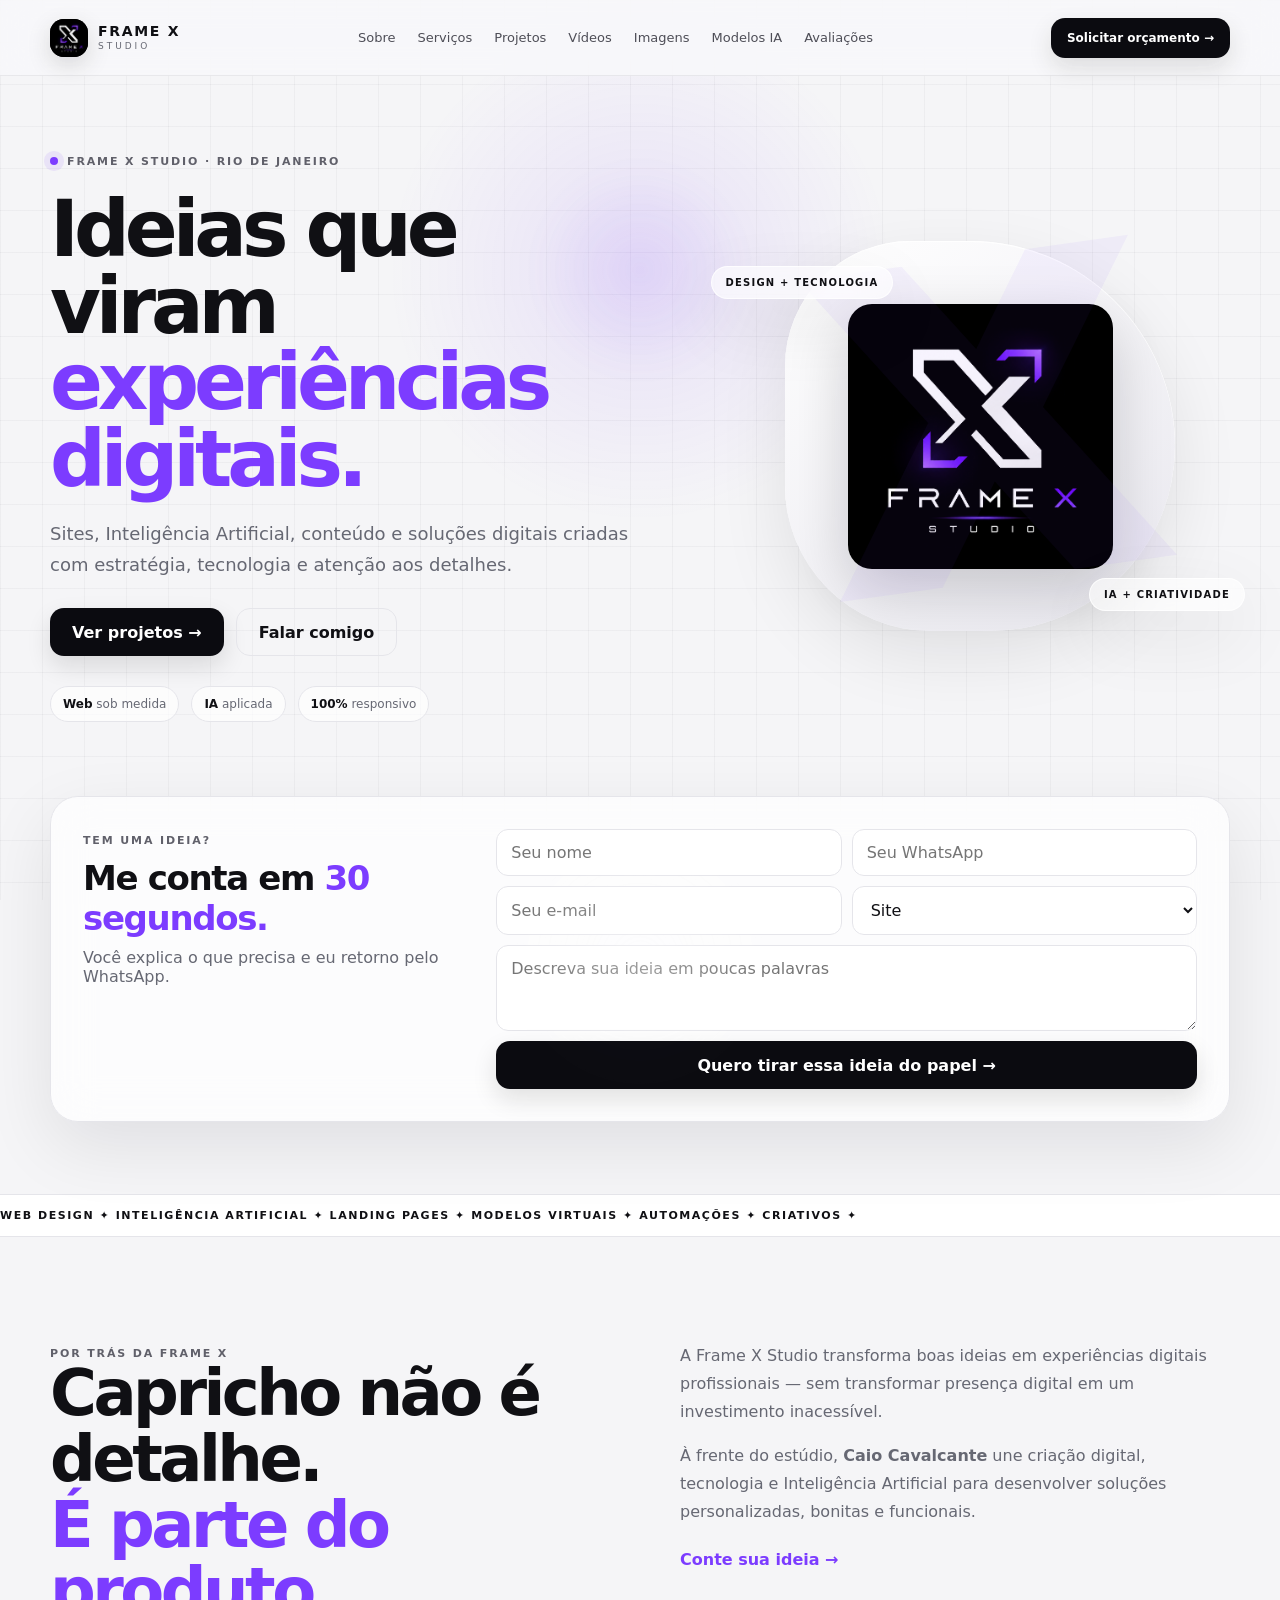
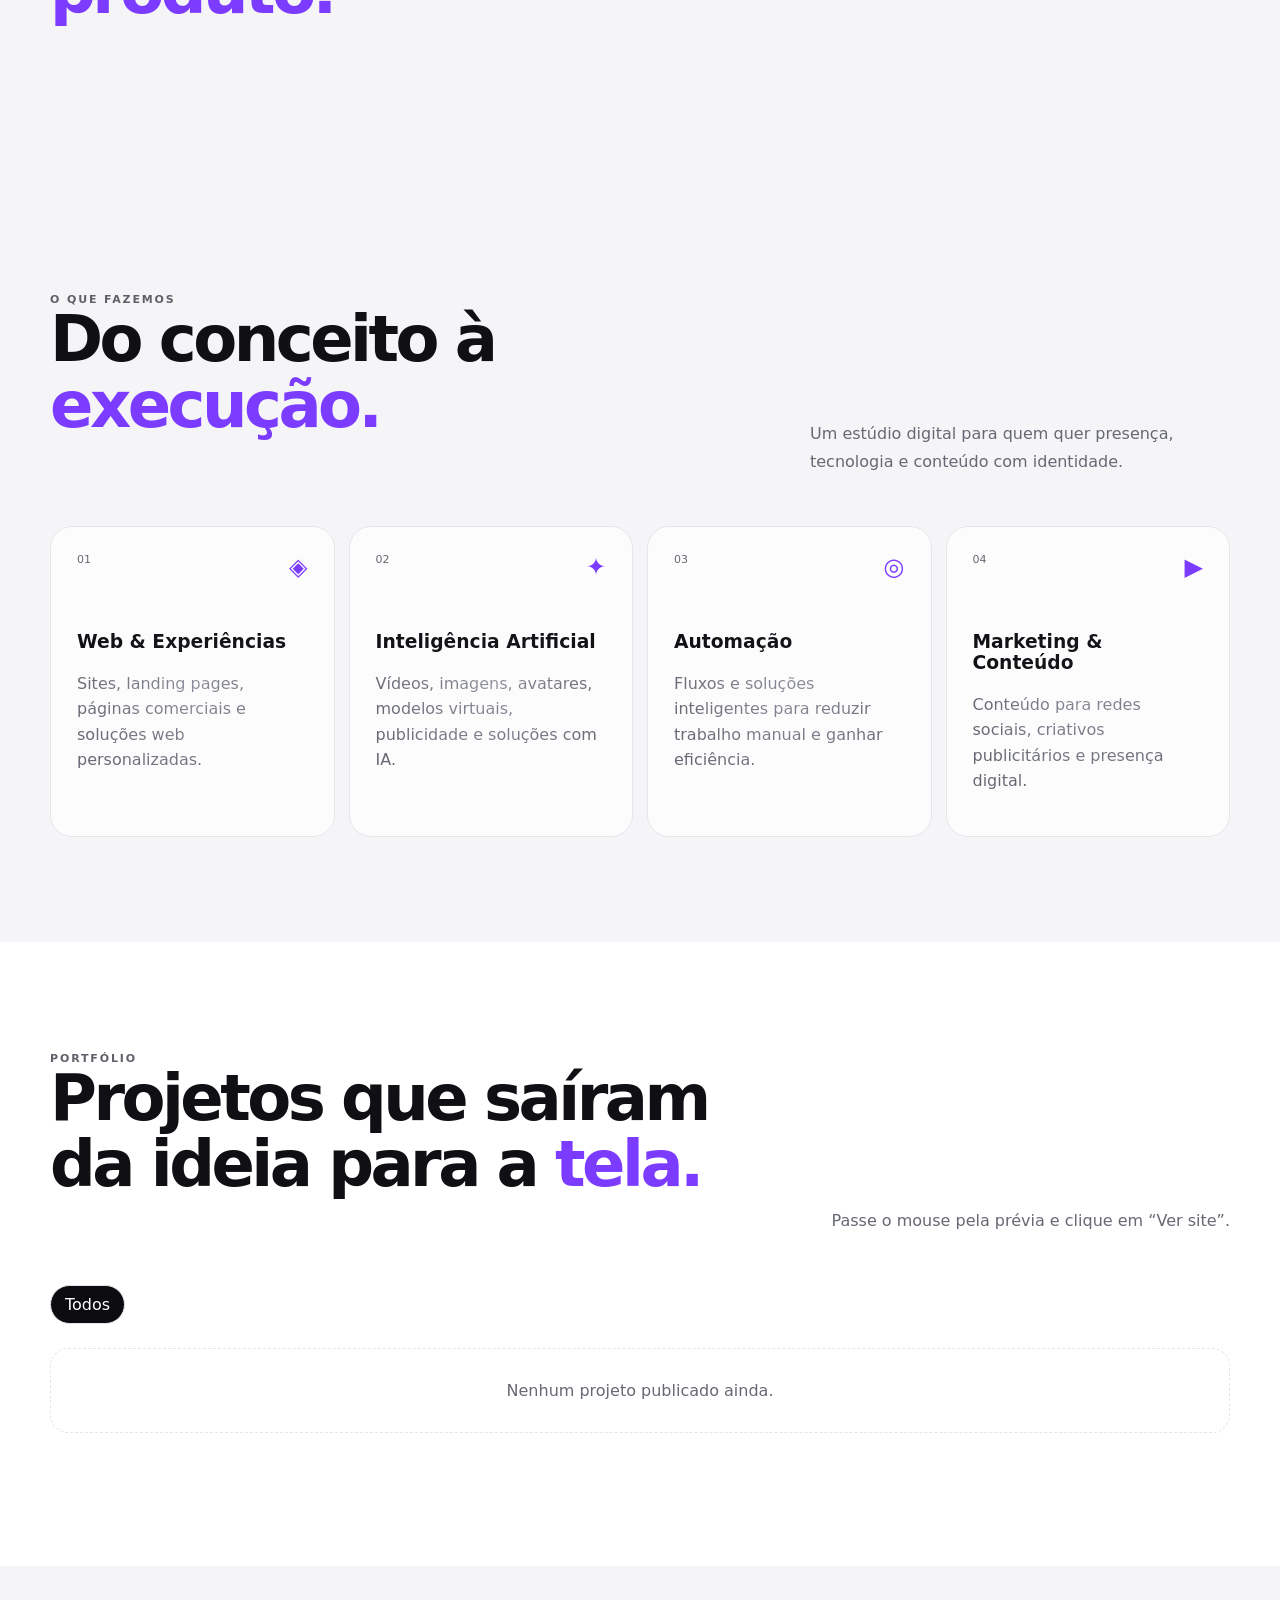
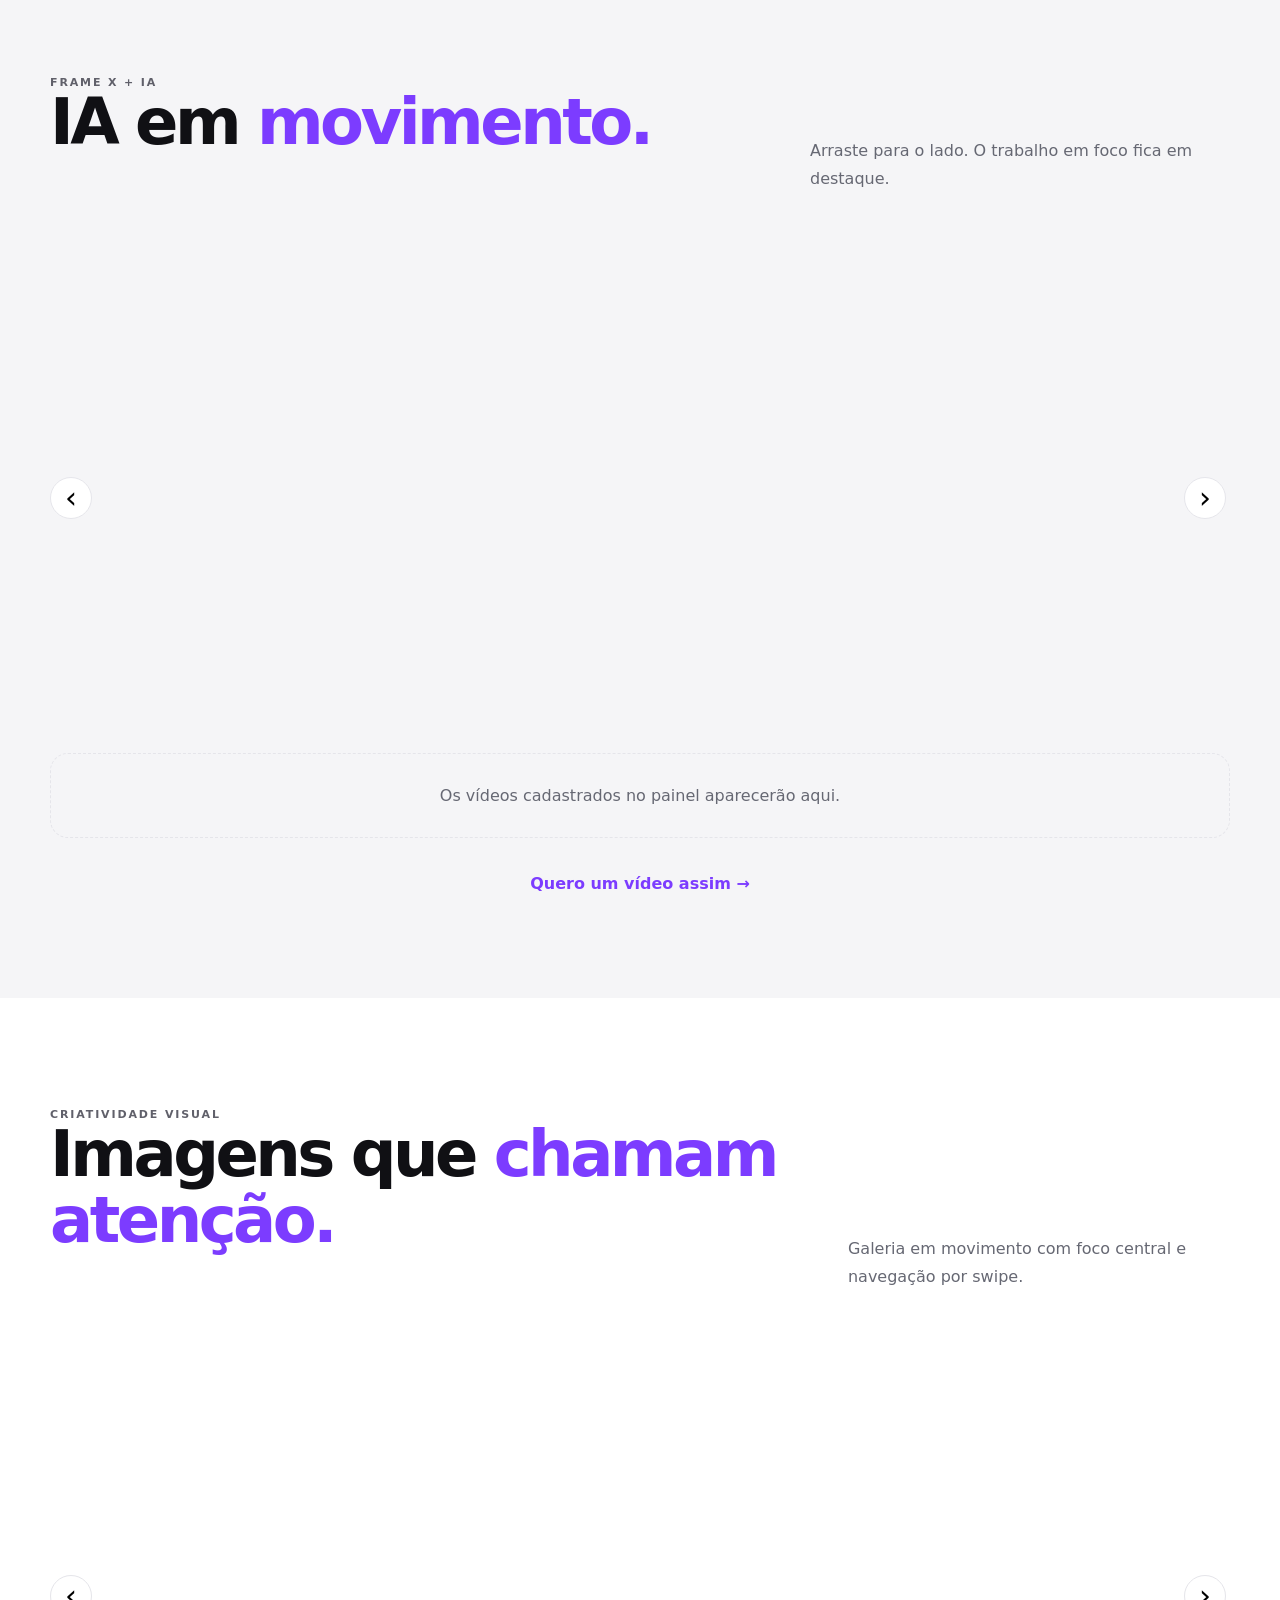
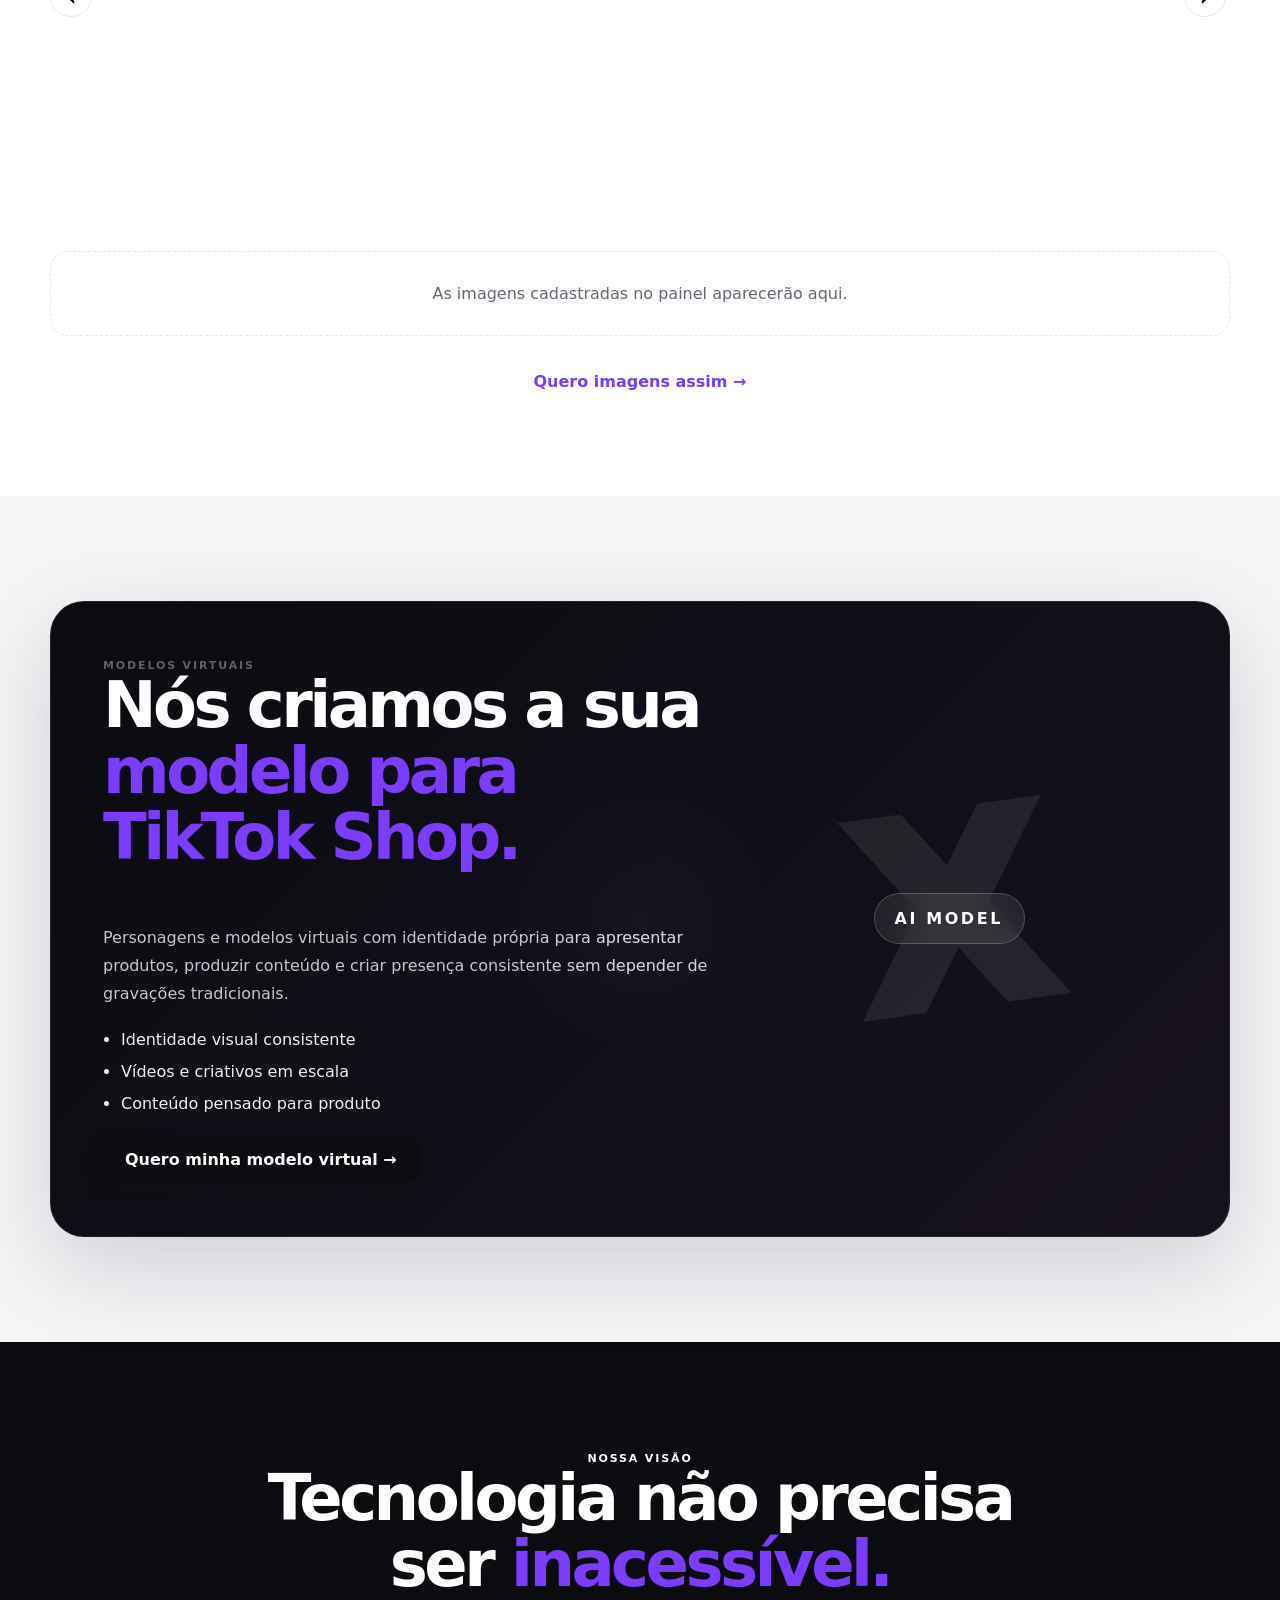
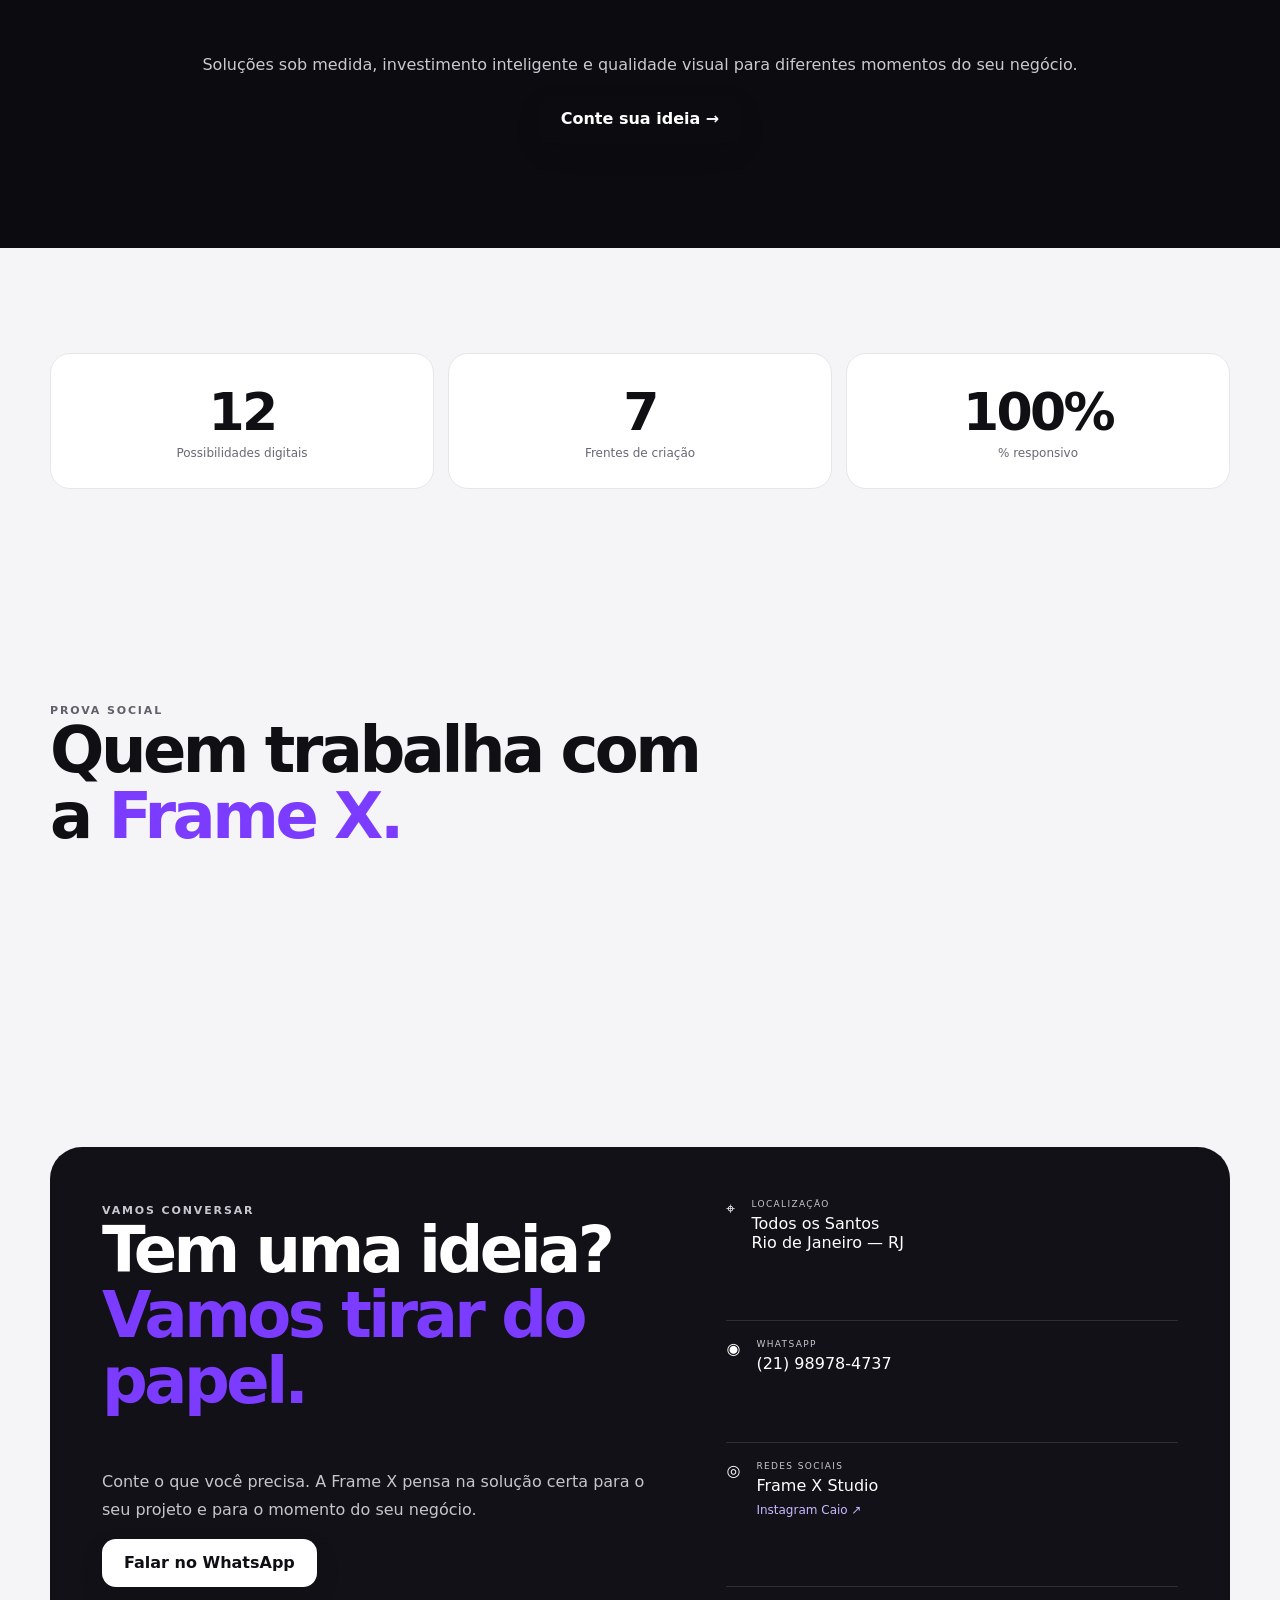
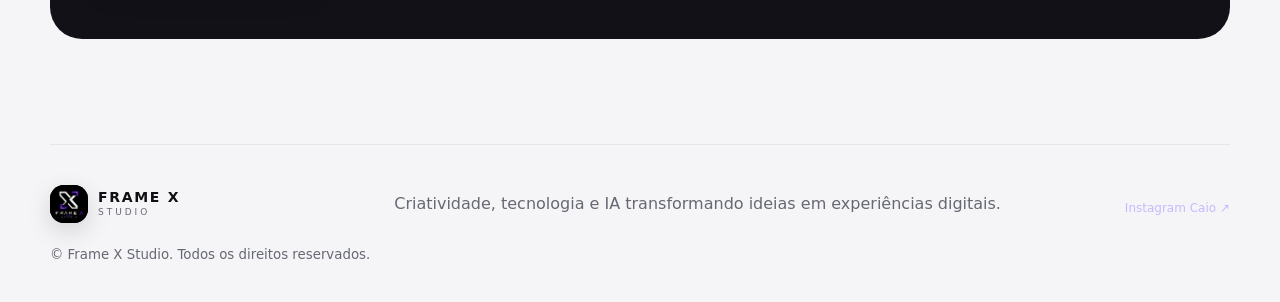
==== index.html @ e876594b "Primeira versão Frame X Studio" ====
<!doctype html>
<html lang="pt-BR">
<head>
  <meta charset="UTF-8">
  <meta name="viewport" content="width=device-width,initial-scale=1">
  <title>Frame X Studio — Experiências Digitais & IA</title>
  <meta name="description" content="Sites, Inteligência Artificial, conteúdo e soluções digitais sob medida.">
  <link rel="stylesheet" href="styles.css">
</head>
<body>
  <div class="ambient" aria-hidden="true"></div><div class="gridGlow" aria-hidden="true"></div>
  <header class="topbar">
    <a class="brand" href="#inicio"><img src="assets/frame-x-logo.png" alt="Frame X Studio"><span><b>FRAME X</b><small>STUDIO</small></span></a>
    <nav><a href="#sobre">Sobre</a><a href="#servicos">Serviços</a><a href="#projetos">Projetos</a><a href="#videos">Vídeos</a><a href="#imagens">Imagens</a><a href="#modelos">Modelos IA</a><a href="#avaliacoes">Avaliações</a></nav>
    <a class="btn mini desktop" id="topWhatsapp" target="_blank" rel="noopener">Solicitar orçamento →</a><button class="menu" id="menuBtn" aria-label="Abrir menu">☰</button>
  </header>

  <main>
    <section id="inicio" class="hero wrap">
      <div class="heroCopy reveal">
        <span class="eyebrow"><i></i> FRAME X STUDIO · RIO DE JANEIRO</span>
        <h1 id="heroTitle">Ideias que viram <em>experiências digitais.</em></h1>
        <p id="heroText">Sites, Inteligência Artificial, conteúdo e soluções digitais criadas com estratégia, tecnologia e atenção aos detalhes.</p>
        <div class="actions"><a class="btn" href="#projetos">Ver projetos →</a><a class="btn ghost" id="heroWhatsapp" target="_blank" rel="noopener">Falar comigo</a></div>
        <div class="trust"><span><b>Web</b> sob medida</span><span><b>IA</b> aplicada</span><span><b>100%</b> responsivo</span></div>
      </div>
      <div class="heroArt reveal"><div class="xMark">X</div><div class="orb"><img src="assets/frame-x-logo.png" alt=""></div><span class="floatTag t1">DESIGN + TECNOLOGIA</span><span class="floatTag t2">IA + CRIATIVIDADE</span></div>
    </section>

    <section class="leadStrip wrap reveal" id="lead-rapido">
      <div class="leadIntro"><span class="eyebrow">TEM UMA IDEIA?</span><h2>Me conta em <em>30 segundos.</em></h2><p>Você explica o que precisa e eu retorno pelo WhatsApp.</p></div>
      <form id="quickLeadForm" class="quickLeadForm">
        <input name="name" placeholder="Seu nome" required>
        <input name="whatsapp" placeholder="Seu WhatsApp" required>
        <input name="email" type="email" placeholder="Seu e-mail">
        <select name="service"><option>Site</option><option>Landing Page</option><option>Vídeo com IA</option><option>Modelo Virtual / TikTok Shop</option><option>Imagem com IA</option><option>Automação</option><option>Outro</option></select>
        <textarea name="idea" placeholder="Descreva sua ideia em poucas palavras" required></textarea>
        <button class="btn" type="submit">Quero tirar essa ideia do papel →</button>
      </form>
    </section>

    <section class="marquee"><div>WEB DESIGN ✦ INTELIGÊNCIA ARTIFICIAL ✦ LANDING PAGES ✦ MODELOS VIRTUAIS ✦ AUTOMAÇÕES ✦ CRIATIVOS ✦</div></section>

    <section id="sobre" class="section wrap split reveal"><div><span class="eyebrow">POR TRÁS DA FRAME X</span><h2>Capricho não é detalhe.<br><em>É parte do produto.</em></h2></div><div class="copy"><p>A Frame X Studio transforma boas ideias em experiências digitais profissionais — sem transformar presença digital em um investimento inacessível.</p><p>À frente do estúdio, <b>Caio Cavalcante</b> une criação digital, tecnologia e Inteligência Artificial para desenvolver soluções personalizadas, bonitas e funcionais.</p><a href="#contato" class="textLink">Conte sua ideia →</a></div></section>

    <section id="servicos" class="section wrap reveal"><div class="sectionHead"><div><span class="eyebrow">O QUE FAZEMOS</span><h2>Do conceito à <em>execução.</em></h2></div><p>Um estúdio digital para quem quer presença, tecnologia e conteúdo com identidade.</p></div><div class="serviceGrid"><article class="service glass"><div><span>01</span>◈</div><h3>Web & Experiências</h3><p>Sites, landing pages, páginas comerciais e soluções web personalizadas.</p></article><article class="service glass"><div><span>02</span>✦</div><h3>Inteligência Artificial</h3><p>Vídeos, imagens, avatares, modelos virtuais, publicidade e soluções com IA.</p></article><article class="service glass"><div><span>03</span>◎</div><h3>Automação</h3><p>Fluxos e soluções inteligentes para reduzir trabalho manual e ganhar eficiência.</p></article><article class="service glass"><div><span>04</span>▶</div><h3>Marketing & Conteúdo</h3><p>Conteúdo para redes sociais, criativos publicitários e presença digital.</p></article></div></section>

    <section id="projetos" class="section projects"><div class="wrap"><div class="sectionHead"><div><span class="eyebrow">PORTFÓLIO</span><h2>Projetos que saíram<br>da ideia para a <em>tela.</em></h2></div><p>Passe o mouse pela prévia e clique em “Ver site”.</p></div><div class="portfolioFilters" id="projectFilters"></div><div class="projectGrid" id="projectGrid"></div><div id="emptyProjects" class="emptyState hidden">Nenhum projeto publicado ainda.</div><div class="center"><button class="btn ghost" id="moreProjects">Ver mais projetos</button></div></div></section>

    <section id="videos" class="section wrap mediaSection reveal"><div class="sectionHead"><div><span class="eyebrow">FRAME X + IA</span><h2>IA em <em>movimento.</em></h2></div><p>Arraste para o lado. O trabalho em foco fica em destaque.</p></div><div class="coverflow" id="videoCoverflow"><button class="navArrow prev" aria-label="Anterior">‹</button><div class="coverflowTrack" id="videoTrack"></div><button class="navArrow next" aria-label="Próximo">›</button></div><div id="emptyVideos" class="emptyState">Os vídeos cadastrados no painel aparecerão aqui.</div><div class="center"><a href="#contato" class="textLink contextual">Quero um vídeo assim →</a></div></section>

    <section id="imagens" class="section imagesSection"><div class="wrap reveal"><div class="sectionHead"><div><span class="eyebrow">CRIATIVIDADE VISUAL</span><h2>Imagens que <em>chamam atenção.</em></h2></div><p>Galeria em movimento com foco central e navegação por swipe.</p></div><div class="coverflow imageFlow" id="imageCoverflow"><button class="navArrow prev" aria-label="Anterior">‹</button><div class="coverflowTrack" id="imageTrack"></div><button class="navArrow next" aria-label="Próximo">›</button></div><div id="emptyImages" class="emptyState">As imagens cadastradas no painel aparecerão aqui.</div><div class="center"><a href="#contato" class="textLink contextual">Quero imagens assim →</a></div></div></section>

    <section id="modelos" class="section wrap modelSection reveal"><div class="modelCard glass"><div><span class="eyebrow">MODELOS VIRTUAIS</span><h2>Nós criamos a sua <em>modelo para TikTok Shop.</em></h2><p>Personagens e modelos virtuais com identidade própria para apresentar produtos, produzir conteúdo e criar presença consistente sem depender de gravações tradicionais.</p><ul><li>Identidade visual consistente</li><li>Vídeos e criativos em escala</li><li>Conteúdo pensado para produto</li></ul><a class="btn" id="modelWhatsapp" target="_blank" rel="noopener">Quero minha modelo virtual →</a></div><div class="modelVisual"><div class="modelBadge">AI MODEL</div><div class="xMark small">X</div></div></div></section>

    <section class="section statement"><div class="wrap reveal"><span class="eyebrow">NOSSA VISÃO</span><h2>Tecnologia não precisa<br>ser <em>inacessível.</em></h2><p>Soluções sob medida, investimento inteligente e qualidade visual para diferentes momentos do seu negócio.</p><a class="btn" href="#lead-rapido">Conte sua ideia →</a></div></section>

    <section class="section wrap reveal" id="stats"><div class="statsGrid"><div><b data-count="12">0</b><span>Possibilidades digitais</span></div><div><b data-count="7">0</b><span>Frentes de criação</span></div><div><b data-count="100">0</b><span>% responsivo</span></div></div></section>

    <section id="avaliacoes" class="section wrap reveal"><div class="sectionHead"><div><span class="eyebrow">PROVA SOCIAL</span><h2>Quem trabalha com<br>a <em>Frame X.</em></h2></div></div><div class="reviewGrid" id="reviewGrid"></div></section>

    <section id="contato" class="section wrap reveal"><div class="contact"><div><span class="eyebrow">VAMOS CONVERSAR</span><h2>Tem uma ideia?<br><em>Vamos tirar do papel.</em></h2><p>Conte o que você precisa. A Frame X pensa na solução certa para o seu projeto e para o momento do seu negócio.</p><a class="btn light" id="contactWhatsapp" target="_blank" rel="noopener">Falar no WhatsApp</a></div><div class="contactMeta"><div>⌖<span><small>LOCALIZAÇÃO</small><span id="contactLocation">Todos os Santos<br>Rio de Janeiro — RJ</span></span></div><div>◉<span><small>WHATSAPP</small><span id="contactPhone">(21) 98978-4737</span></span></div><div>◎<span><small>REDES SOCIAIS</small><span id="contactSocial">Frame X Studio</span><div class="socialLinks" id="socialLinks"></div></span></div></div></div></section>
  </main>

  <footer><div class="wrap footer"><div class="brand"><img src="assets/frame-x-logo.png" alt="Frame X Studio"><span><b>FRAME X</b><small>STUDIO</small></span></div><p>Criatividade, tecnologia e IA transformando ideias em experiências digitais.</p><div class="footerSocials" id="footerSocials"></div><small>© Frame X Studio. Todos os direitos reservados.</small></div></footer>

  <div id="toast" class="toast"></div><div id="lightbox" class="lightbox hidden"><button class="lightboxClose" aria-label="Fechar">×</button><div id="lightboxContent"></div></div>
  <script src="app.js"></script>
</body></html>
---- styles.css ----
:root{--bg:#f5f5f7;--paper:#fff;--ink:#101014;--muted:#666873;--line:#e5e5ea;--dark:#0b0b10;--dark2:#13131a;--violet:#7c3cff;--violet2:#a978ff;--shadow:0 24px 70px rgba(16,16,20,.09);--mx:50vw;--my:30vh}*{box-sizing:border-box}html{scroll-behavior:smooth}body{margin:0;font-family:Inter,ui-sans-serif,system-ui,-apple-system,Segoe UI,Roboto,Arial;color:var(--ink);background:var(--bg);overflow-x:hidden}body:before{content:"";position:fixed;inset:0;pointer-events:none;z-index:-3;background:linear-gradient(rgba(25,25,35,.035) 1px,transparent 1px),linear-gradient(90deg,rgba(25,25,35,.035) 1px,transparent 1px);background-size:42px 42px}.ambient{position:fixed;inset:0;z-index:-2;pointer-events:none;background:radial-gradient(420px circle at var(--mx) var(--my),rgba(124,60,255,.11),transparent 60%)}.gridGlow{position:fixed;width:220px;height:220px;left:calc(var(--mx) - 110px);top:calc(var(--my) - 110px);z-index:-1;pointer-events:none;background:radial-gradient(circle,rgba(124,60,255,.09),transparent 68%);filter:blur(12px)}a{text-decoration:none;color:inherit}button,input,textarea,select{font:inherit}.wrap{width:min(1180px,calc(100% - 40px));margin:auto}.topbar{height:76px;position:sticky;top:0;z-index:50;display:flex;align-items:center;gap:28px;padding:0 max(20px,calc((100vw - 1180px)/2));background:rgba(248,248,250,.82);backdrop-filter:blur(18px);border-bottom:1px solid rgba(20,20,30,.07)}.brand{display:flex;align-items:center;gap:10px;min-width:max-content}.brand img{width:38px;height:38px;object-fit:contain}.brand span{display:grid;line-height:1}.brand b{font-size:14px;letter-spacing:.12em}.brand small{font-size:9px;letter-spacing:.33em;color:var(--muted);margin-top:4px}.topbar nav{display:flex;align-items:center;gap:22px;margin:auto}.topbar nav a{font-size:13px;color:#4e4e57;transition:.2s}.topbar nav a:hover{color:var(--violet)}.btn{border:0;display:inline-flex;align-items:center;justify-content:center;min-height:48px;padding:0 22px;border-radius:14px;background:var(--dark);color:#fff;font-weight:800;cursor:pointer;box-shadow:0 10px 24px rgba(13,13,18,.12);transition:.25s}.btn:hover{transform:translateY(-2px);box-shadow:0 14px 30px rgba(124,60,255,.17)}.btn.mini{min-height:40px;padding:0 16px;font-size:12px}.btn.ghost{background:transparent;color:var(--ink);box-shadow:none;border:1px solid var(--line)}.btn.light{background:#fff;color:#0e0e14}.menu{display:none;border:0;background:none;font-size:25px}.hero{min-height:680px;display:grid;grid-template-columns:1.1fr .9fr;align-items:center;gap:70px;padding:74px 0}.eyebrow{display:inline-flex;gap:9px;align-items:center;font-size:11px;font-weight:900;letter-spacing:.17em;color:#60606a}.eyebrow i{width:8px;height:8px;border-radius:50%;background:var(--violet);box-shadow:0 0 0 6px rgba(124,60,255,.09)}h1,h2,h3,p{margin-top:0}.hero h1{font-size:clamp(48px,6.1vw,88px);line-height:.98;letter-spacing:-.065em;margin:22px 0}.hero h1 em,h2 em{font-style:normal;color:var(--violet)}.hero p{font-size:18px;line-height:1.7;color:var(--muted);max-width:680px}.actions{display:flex;gap:12px;flex-wrap:wrap;margin-top:28px}.trust{display:flex;gap:12px;flex-wrap:wrap;margin-top:30px}.trust span{padding:10px 12px;border:1px solid var(--line);border-radius:999px;background:rgba(255,255,255,.65);font-size:12px;color:var(--muted)}.trust b{color:var(--ink)}.heroArt{height:500px;position:relative;display:grid;place-items:center}.orb{width:min(390px,82vw);aspect-ratio:1;border-radius:38% 62% 56% 44%;display:grid;place-items:center;background:linear-gradient(145deg,#fff,#e9e8ef);box-shadow:var(--shadow),inset 0 1px 0 #fff;animation:float 7s ease-in-out infinite}.orb img{width:65%}.xMark{position:absolute;font-size:420px;font-weight:1000;line-height:1;color:rgba(124,60,255,.05);transform:rotate(-8deg);user-select:none}.xMark.small{font-size:260px;color:rgba(255,255,255,.08)}.floatTag{position:absolute;padding:10px 14px;border:1px solid rgba(255,255,255,.8);background:rgba(255,255,255,.62);backdrop-filter:blur(16px);border-radius:999px;font-size:10px;font-weight:900;letter-spacing:.12em;box-shadow:var(--shadow)}.t1{top:16%;left:-4%}.t2{bottom:15%;right:-3%}@keyframes float{50%{transform:translateY(-12px) rotate(1deg)}}.leadStrip{display:grid;grid-template-columns:.7fr 1.3fr;gap:36px;padding:32px;border:1px solid var(--line);border-radius:28px;background:rgba(255,255,255,.72);backdrop-filter:blur(22px);box-shadow:var(--shadow);margin-bottom:72px;position:relative;overflow:hidden}.leadStrip:after,.glass:after{content:"";position:absolute;inset:-1px;pointer-events:none;background:radial-gradient(230px circle at var(--cx,50%) var(--cy,50%),rgba(255,255,255,.75),transparent 55%);mix-blend-mode:overlay;opacity:.45}.leadIntro h2{font-size:34px;letter-spacing:-.04em;margin:10px 0}.leadIntro p{color:var(--muted)}.quickLeadForm{display:grid;grid-template-columns:1fr 1fr;gap:10px}.quickLeadForm input,.quickLeadForm select,.quickLeadForm textarea{width:100%;border:1px solid var(--line);background:#fff;border-radius:12px;padding:13px 14px;color:var(--ink);outline:none}.quickLeadForm textarea{grid-column:1/-1;min-height:86px;resize:vertical}.quickLeadForm .btn{grid-column:1/-1}.quickLeadForm :focus{border-color:#b498ff;box-shadow:0 0 0 4px rgba(124,60,255,.08)}.marquee{overflow:hidden;border-block:1px solid var(--line);background:#fff}.marquee div{white-space:nowrap;padding:14px 0;font-size:11px;letter-spacing:.14em;font-weight:900;animation:marquee 28s linear infinite}@keyframes marquee{to{transform:translateX(-40%)}}.section{padding:105px 0}.split{display:grid;grid-template-columns:1fr 1fr;gap:80px}.section h2{font-size:clamp(38px,5vw,66px);line-height:1.03;letter-spacing:-.055em}.copy p,.sectionHead p,.statement p,.modelCard p{color:var(--muted);line-height:1.75}.textLink{font-weight:900;color:var(--violet);display:inline-block;margin-top:8px}.sectionHead{display:flex;justify-content:space-between;gap:40px;align-items:end;margin-bottom:34px}.sectionHead p{max-width:420px}.serviceGrid{display:grid;grid-template-columns:repeat(4,1fr);gap:14px}.service{position:relative;overflow:hidden;padding:26px;min-height:250px;border-radius:22px;border:1px solid var(--line);background:rgba(255,255,255,.72);transition:.3s}.service:hover{transform:translateY(-7px);border-color:#d7c9ff;box-shadow:var(--shadow)}.service>div{display:flex;justify-content:space-between;font-size:24px;color:var(--violet)}.service>div span{font-size:11px;color:var(--muted)}.service h3{margin-top:50px}.service p{color:var(--muted);line-height:1.6}.projects,.imagesSection{background:#fff}.portfolioFilters{display:flex;gap:8px;flex-wrap:wrap;margin-bottom:24px}.portfolioFilters button{border:1px solid var(--line);background:#f6f6f8;border-radius:999px;padding:9px 14px;cursor:pointer}.portfolioFilters .active{background:var(--dark);color:#fff}.projectGrid{display:grid;grid-template-columns:repeat(2,1fr);gap:24px}.project{transition:.35s}.project.featured{grid-column:span 2}.projectLink{display:block}.browser{border:1px solid var(--line);background:#eeeef2;border-radius:22px;overflow:hidden;box-shadow:0 20px 50px rgba(20,20,25,.08)}.browserbar{height:44px;display:flex;align-items:center;gap:7px;padding:0 14px;background:#f7f7f9;border-bottom:1px solid var(--line)}.browserbar i{width:8px;height:8px;border-radius:50%;background:#c9c9ce}.browserbar span{margin-left:7px;font-size:9px;letter-spacing:.12em;color:#83838b}.screen{height:440px;overflow:hidden;position:relative;background:#111}.featured .screen{height:520px}.screen img{width:100%;min-height:100%;object-fit:cover;object-position:top;display:block;transition:transform 7s cubic-bezier(.22,.61,.36,1)}.project:hover .screen img{transform:translateY(calc(-100% + 440px))}.featured:hover .screen img{transform:translateY(calc(-100% + 520px))}.iframeScroll{width:200%;height:880px;transform:scale(.5);transform-origin:0 0;pointer-events:none}.iframeScroll iframe{width:100%;height:100%;border:0}.viewSiteOverlay{position:absolute;inset:auto 18px 18px auto;background:rgba(10,10,15,.9);color:#fff;border:1px solid rgba(255,255,255,.25);padding:12px 15px;border-radius:999px;font-size:11px;font-weight:900;letter-spacing:.08em;opacity:0;transform:translateY(8px);transition:.25s}.project:hover .viewSiteOverlay{opacity:1;transform:none}.projectInfo{display:flex;justify-content:space-between;gap:20px;padding:18px 4px 30px}.projectInfo span{font-size:10px;color:var(--violet);font-weight:900;letter-spacing:.12em}.projectInfo h3{font-size:24px;margin:6px 0}.projectInfo p{color:var(--muted);margin:0}.roundArrow{width:42px;height:42px;display:grid;place-items:center;border-radius:50%;border:1px solid var(--line)}.center{text-align:center;margin-top:28px}.coverflow{position:relative;display:grid;grid-template-columns:46px 1fr 46px;align-items:center;gap:8px}.coverflowTrack{display:flex;align-items:center;gap:18px;overflow:hidden;min-height:510px;padding:30px 10%;touch-action:pan-y;perspective:1000px}.coverItem{min-width:42%;height:440px;border-radius:24px;overflow:hidden;background:#101017;border:1px solid rgba(255,255,255,.12);box-shadow:0 22px 70px rgba(20,20,30,.16);transform:scale(.82) rotateY(var(--rot,0deg));opacity:.46;filter:saturate(.7);transition:.5s cubic-bezier(.2,.8,.2,1);position:relative}.coverItem.active{transform:scale(1) rotateY(0);opacity:1;filter:none;z-index:3}.coverItem.near{transform:scale(.88) rotateY(var(--rot,0deg));opacity:.72}.coverItem video,.coverItem iframe,.coverItem img{width:100%;height:100%;object-fit:cover;border:0}.coverMeta{position:absolute;left:0;right:0;bottom:0;padding:60px 20px 18px;color:#fff;background:linear-gradient(transparent,rgba(5,5,8,.92))}.coverMeta small{color:#cdbbff;font-weight:900}.coverMeta b{display:block;font-size:20px;margin-top:5px}.navArrow{width:42px;height:42px;border:1px solid var(--line);border-radius:50%;background:#fff;font-size:30px;cursor:pointer}.imageFlow .coverItem{height:460px;background:#eee}.mediaSection{overflow:hidden}.modelCard{position:relative;overflow:hidden;display:grid;grid-template-columns:1.15fr .85fr;background:linear-gradient(135deg,#0b0b10,#17121f);color:#fff;border-radius:34px;padding:52px;border:1px solid rgba(255,255,255,.09);box-shadow:0 30px 90px rgba(20,12,35,.16)}.modelCard p{color:#c7c4ce}.modelCard ul{padding-left:18px;line-height:2;color:#eee}.modelVisual{min-height:330px;display:grid;place-items:center;position:relative}.modelBadge{position:relative;z-index:2;padding:15px 20px;border:1px solid rgba(255,255,255,.2);border-radius:999px;background:rgba(255,255,255,.08);backdrop-filter:blur(15px);font-weight:900;letter-spacing:.16em}.statement{background:var(--dark);color:#fff;text-align:center}.statement .wrap{max-width:900px}.statement p{color:#bbb}.statement .eyebrow{color:#c7c7d0}.statsGrid{display:grid;grid-template-columns:repeat(3,1fr);gap:14px}.statsGrid div{padding:28px;border:1px solid var(--line);border-radius:20px;background:#fff;text-align:center}.statsGrid b{font-size:52px;letter-spacing:-.05em}.statsGrid span{display:block;color:var(--muted);font-size:12px;margin-top:4px}.reviewGrid{display:grid;grid-template-columns:repeat(3,1fr);gap:14px}.review{position:relative;overflow:hidden;background:#fff;border:1px solid var(--line);border-radius:22px;padding:24px}.review p{font-size:17px;line-height:1.65}.stars{color:var(--violet);letter-spacing:.12em}.person{display:flex;align-items:center;gap:10px;margin-top:20px}.person>span{width:38px;height:38px;border-radius:50%;display:grid;place-items:center;background:#f0ecff;color:var(--violet);font-weight:900}.person small{display:block;color:var(--muted)}.contact{background:#111117;color:#fff;border-radius:32px;padding:52px;display:grid;grid-template-columns:1fr .8fr;gap:60px}.contact p{color:#c5c5cc;line-height:1.7}.contact .eyebrow{color:#c7c7d0}.contactMeta{display:grid;gap:18px}.contactMeta>div{display:flex;gap:16px;padding-bottom:18px;border-bottom:1px solid rgba(255,255,255,.12);color:#fff}.contactMeta small{display:block;color:#aaa;font-size:9px;letter-spacing:.15em;margin-bottom:5px}.socialLinks,.footerSocials{display:flex;flex-wrap:wrap;gap:12px;margin-top:8px}.socialLinks a,.footerSocials a{color:#c9b9ff;font-size:12px}.footer{padding:40px 0;display:grid;grid-template-columns:auto 1fr auto;align-items:center;gap:24px;border-top:1px solid var(--line)}.footer p{color:var(--muted);margin:0}.footer>small{color:var(--muted)}.emptyState{padding:32px;border:1px dashed var(--line);border-radius:18px;text-align:center;color:var(--muted)}.hidden{display:none!important}.lightbox{position:fixed;inset:0;background:rgba(5,5,9,.82);z-index:100;display:grid;place-items:center;padding:24px;backdrop-filter:blur(12px)}.lightboxClose{position:fixed;top:20px;right:25px;background:#fff;border:0;width:42px;height:42px;border-radius:50%;font-size:26px}.lightboxContent{max-width:980px;max-height:88vh;color:#fff}.lightboxContent img,.lightboxContent video{max-width:100%;max-height:70vh;border-radius:18px}.toast{position:fixed;right:24px;bottom:24px;background:#111;color:#fff;padding:14px 18px;border-radius:14px;z-index:200;opacity:0;transform:translateY(10px);transition:.25s;pointer-events:none}.toast.show{opacity:1;transform:none}.reveal{opacity:0;transform:translateY(18px);transition:.7s ease}.reveal.in{opacity:1;transform:none}
/* Admin */.authPage{min-height:100vh;display:grid;place-items:center;padding:30px;background:#f3f3f6}.authCard{width:min(470px,100%);background:rgba(255,255,255,.82);border:1px solid var(--line);border-radius:28px;padding:34px;box-shadow:var(--shadow);backdrop-filter:blur(22px)}.authBrand{text-align:center;margin-bottom:24px}.authBrand img{width:72px}.authCard h1{text-align:center;font-size:30px}.authTabs{display:grid;grid-template-columns:1fr 1fr;background:#eeeef2;border-radius:12px;padding:4px;margin:20px 0}.authTabs button{border:0;border-radius:9px;padding:10px;background:transparent;font-weight:800}.authTabs .active{background:#fff}.authForm{display:grid;gap:11px}.authForm input{border:1px solid var(--line);border-radius:12px;padding:14px}.admin{min-height:100vh;display:grid;grid-template-columns:260px 1fr;background:#f4f4f7}.admin aside{background:#0d0d12;color:#fff;padding:22px;display:flex;flex-direction:column;gap:6px}.admin aside .brand{margin-bottom:20px}.admin aside button,.admin-link{border:0;text-align:left;padding:12px 14px;border-radius:11px;background:transparent;color:#b9b9c2;cursor:pointer}.admin aside button.active,.admin aside button:hover{background:#1d1729;color:#fff}.admin-link{margin-top:auto}.adminMain{padding:28px}.adminMain>header{display:flex;justify-content:space-between;align-items:center;margin-bottom:24px}.adminMain header h1{margin:4px 0;font-size:34px}.adminMain header small{color:var(--muted);font-weight:900;letter-spacing:.14em}.adminHeaderActions{display:flex;gap:12px;align-items:center}.status{font-size:11px;color:#7454d9}.logout{border:1px solid var(--line);background:#fff;border-radius:10px;padding:9px 12px}.dashboardGrid{display:grid;grid-template-columns:repeat(5,1fr);gap:12px;margin-bottom:18px}.metric{background:#fff;border:1px solid var(--line);border-radius:18px;padding:20px}.metric b{display:block;font-size:34px}.metric span{color:var(--muted);font-size:11px}.adminPanel{background:#fff;border:1px solid var(--line);border-radius:20px;padding:22px;margin-bottom:18px}.panelHead{display:flex;justify-content:space-between;align-items:center;gap:16px;margin-bottom:16px}.panelHead h3{margin:0}.panelHead p{color:var(--muted);margin:5px 0 0}.managerList{display:grid;gap:10px}.managerItem{display:grid;grid-template-columns:70px 1fr auto;align-items:center;gap:14px;padding:12px;border:1px solid var(--line);border-radius:15px}.managerThumb{width:70px;height:55px;border-radius:10px;object-fit:cover;background:#eee}.managerInfo h4{margin:4px 0}.managerInfo p{margin:0;color:var(--muted);font-size:12px}.managerBadges{display:flex;gap:6px;flex-wrap:wrap}.managerBadges span{font-size:9px;padding:5px 7px;border-radius:999px;background:#f0f0f3}.managerBadges .ok{background:#e8fff2;color:#16834d}.managerBadges .warn{background:#fff4d9;color:#8b6514}.managerActions{display:flex;gap:6px;flex-wrap:wrap}.managerActions button{border:1px solid var(--line);background:#fff;border-radius:9px;padding:8px 10px;cursor:pointer}.managerActions .danger{color:#b12040}.settingsGrid{display:grid;grid-template-columns:1.2fr .8fr;gap:16px}.formGrid{display:grid;grid-template-columns:1fr 1fr;gap:12px}.editorForm label{display:grid;gap:6px;font-size:11px;font-weight:800;color:#4d4d57}.editorForm input,.editorForm textarea,.editorForm select{border:1px solid var(--line);border-radius:11px;padding:12px;background:#fff;color:#111}.editorForm textarea{min-height:100px}.span2{grid-column:1/-1}.uploadZone{margin:14px 0;padding:18px;border:1px dashed #c9c9d0;border-radius:14px;background:#fafafa;display:flex;justify-content:space-between;align-items:center;gap:12px}.switchRows{display:flex;gap:18px;flex-wrap:wrap;margin:14px 0}.backupActions{display:flex;gap:10px;flex-wrap:wrap}.modalBackdrop{position:fixed;inset:0;background:rgba(5,5,9,.7);z-index:120;display:grid;place-items:center;padding:20px}.modalBox{width:min(760px,100%);max-height:90vh;overflow:auto;background:#fff;border-radius:22px;padding:24px}.modalHead{display:flex;justify-content:space-between;align-items:center}.modalHead button{border:0;background:none;font-size:28px}.modalActions{display:flex;justify-content:flex-end;gap:10px;margin-top:20px}.ideasList{display:grid;gap:10px}.ideaItem{display:grid;grid-template-columns:auto 1fr auto;align-items:center;gap:12px;border:1px solid var(--line);border-radius:14px;padding:14px}.ideaItem.done{opacity:.5}.ideaCheck{border:0;background:#eee;border-radius:50%;width:32px;height:32px}.leadItem{grid-template-columns:1fr auto}.tiny{font-size:11px;color:var(--muted)}
@media(max-width:980px){.topbar nav{display:none;position:absolute;top:76px;left:20px;right:20px;padding:14px;background:#fff;border:1px solid var(--line);border-radius:16px;box-shadow:var(--shadow);flex-direction:column;align-items:stretch}.topbar nav.open{display:flex}.menu{display:block}.desktop{display:none!important}.hero{grid-template-columns:1fr;min-height:auto;padding:60px 0}.heroArt{height:360px}.leadStrip,.split,.modelCard,.contact{grid-template-columns:1fr}.serviceGrid{grid-template-columns:repeat(2,1fr)}.projectGrid{grid-template-columns:1fr}.project.featured{grid-column:auto}.featured .screen,.screen{height:420px}.project:hover .screen img,.featured:hover .screen img{transform:none}.reviewGrid{grid-template-columns:1fr 1fr}.admin{grid-template-columns:1fr}.admin aside{position:sticky;top:0;z-index:20;flex-direction:row;overflow:auto;padding:10px}.admin aside .brand{display:none}.admin aside button,.admin-link{white-space:nowrap}.admin-link{margin:0}.dashboardGrid{grid-template-columns:repeat(2,1fr)}.settingsGrid{grid-template-columns:1fr}.coverflowTrack{padding-inline:5%}.coverItem{min-width:62%}.footer{grid-template-columns:1fr}}
@media(max-width:640px){.wrap{width:min(100% - 24px,1180px)}.topbar{height:68px;padding:0 12px}.hero{padding-top:42px}.hero h1{font-size:50px}.heroArt{height:300px}.orb{width:260px}.xMark{font-size:270px}.floatTag{font-size:8px}.leadStrip{padding:20px;border-radius:22px}.quickLeadForm{grid-template-columns:1fr}.quickLeadForm textarea,.quickLeadForm .btn{grid-column:auto}.section{padding:72px 0}.sectionHead{display:block}.section h2{font-size:42px}.serviceGrid,.reviewGrid,.statsGrid{grid-template-columns:1fr}.screen{height:360px}.projectInfo h3{font-size:20px}.coverflow{grid-template-columns:32px 1fr 32px}.navArrow{width:32px;height:32px}.coverflowTrack{min-height:430px;padding:20px 2%;gap:10px;overflow:visible}.coverItem{min-width:78%;height:390px}.imageFlow .coverItem{height:420px}.modelCard,.contact{padding:28px;border-radius:24px}.footer{padding:28px 0}.formGrid{grid-template-columns:1fr}.span2{grid-column:auto}.dashboardGrid{grid-template-columns:1fr 1fr}.managerItem{grid-template-columns:52px 1fr}.managerThumb{width:52px;height:48px}.managerActions{grid-column:1/-1}.adminMain{padding:14px}.adminMain>header{align-items:flex-start}.status{display:none}}
@media(prefers-reduced-motion:reduce){*{scroll-behavior:auto!important;animation:none!important;transition:none!important}.reveal{opacity:1;transform:none}}

/* V9 refinements */
.brand img,.authBrand img,.orb img{border-radius:14px;background:#000;box-shadow:0 8px 24px rgba(10,10,15,.14)}
.orb img{width:68%;border-radius:24px;box-shadow:0 20px 60px rgba(10,10,15,.18)}
.authPage{position:relative;overflow:hidden;background:#f5f5f8}
.authPage:before{content:"";position:fixed;inset:0;background:linear-gradient(rgba(25,25,35,.045) 1px,transparent 1px),linear-gradient(90deg,rgba(25,25,35,.045) 1px,transparent 1px);background-size:42px 42px;pointer-events:none}
.authPage:after{content:"";position:fixed;width:620px;height:620px;border-radius:50%;left:50%;top:45%;transform:translate(-50%,-50%);background:radial-gradient(circle,rgba(124,60,255,.14),transparent 65%);filter:blur(16px);pointer-events:none}
.authCard{position:relative;z-index:1;padding:38px;background:rgba(255,255,255,.88);border:1px solid rgba(255,255,255,.9);box-shadow:0 30px 90px rgba(20,15,35,.13)}
.authBrand{display:flex;align-items:center;justify-content:center;gap:14px;text-align:left}.authBrand img{width:64px;height:64px;object-fit:cover}.authBrand b{display:block;font-size:15px;letter-spacing:.15em}.authBrand small{display:block;font-size:9px;letter-spacing:.24em;color:#777;margin-top:4px}
.authKicker{text-align:center;font-size:9px;font-weight:900;letter-spacing:.18em;color:var(--violet);margin-bottom:8px}.authCard>p{text-align:center;color:var(--muted);line-height:1.55}.authForm label{display:grid;gap:7px;font-size:11px;font-weight:800;color:#565660}.authForm input{outline:none;background:#fff}.authForm input:focus{border-color:#b89cff;box-shadow:0 0 0 4px rgba(124,60,255,.08)}.authMsg{text-align:center;color:#b12040;font-size:12px;min-height:18px}.authNote{display:block;text-align:center;color:#92929b;line-height:1.5;margin-top:10px}
.admin aside .brand img{width:42px;height:42px;object-fit:cover}.admin aside .brand span small{color:#8f8f9a}
.admin{background:linear-gradient(180deg,#f7f7f9,#f1f1f5)}.adminMain{max-width:1600px;width:100%}.adminPanel,.metric{box-shadow:0 10px 35px rgba(20,20,30,.035)}
.mediaPlaceholder{display:grid;place-items:center;font-size:20px;color:var(--violet)}
.editorForm{display:grid;gap:14px}.editorForm label{position:relative}.inlineField{display:grid;grid-template-columns:1fr auto;gap:10px;align-items:start}.inlineField textarea{width:100%}.uploadBox{padding:16px;border:1px dashed #cfcfd8;border-radius:14px;background:#fafafd}.checkRow{display:flex;gap:20px;flex-wrap:wrap;padding:4px 0}.checkRow label{display:flex;align-items:center;gap:8px}.modalBox{box-shadow:0 36px 110px rgba(0,0,0,.22)}
.projectGrid{gap:30px}.browser{border-radius:26px}.screen{height:500px}.featured .screen{height:590px}.project:hover .screen img{transform:translateY(calc(-100% + 500px))}.featured:hover .screen img{transform:translateY(calc(-100% + 590px))}.viewSiteOverlay{background:rgba(10,10,15,.94);backdrop-filter:blur(12px);box-shadow:0 10px 30px rgba(0,0,0,.25)}
.contactMeta span,.contactMeta>div{color:#fff}.contactMeta small{color:#c7c7cf}.contactMeta #contactLocation,.contactMeta #contactPhone,.contactMeta #contactSocial{color:#fff}.statement h2,.statement p,.statement .eyebrow{color:#fff}.statement p{color:#c9c9d0}
@media(max-width:980px){.screen,.featured .screen{height:430px}.project:hover .screen img,.featured:hover .screen img{transform:none}.adminMain{max-width:none}}
@media(max-width:640px){.authCard{padding:26px 20px}.authBrand img{width:56px;height:56px}.adminMain>header h1{font-size:26px}.adminHeaderActions{gap:6px}.screen,.featured .screen{height:370px}.inlineField{grid-template-columns:1fr}.modalBox{padding:18px;border-radius:18px}.checkRow{display:grid;grid-template-columns:1fr 1fr;gap:12px}}
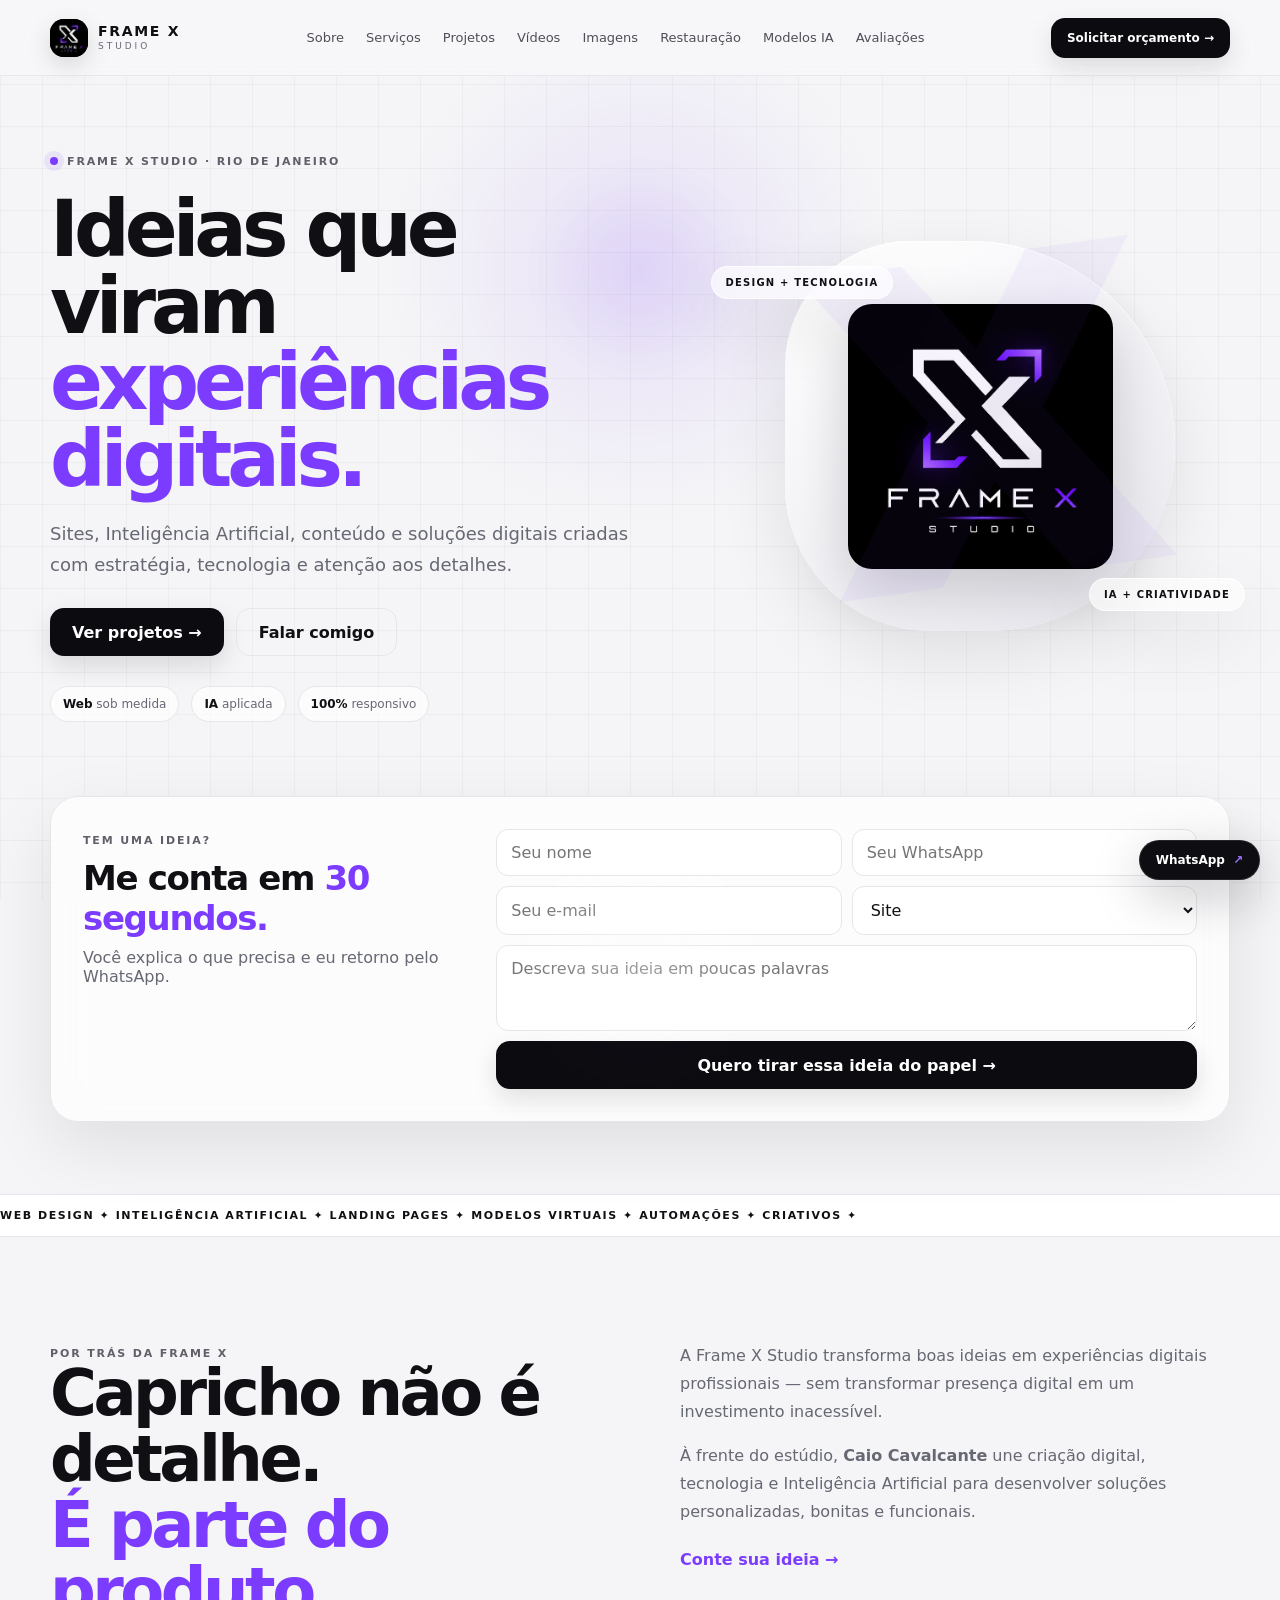
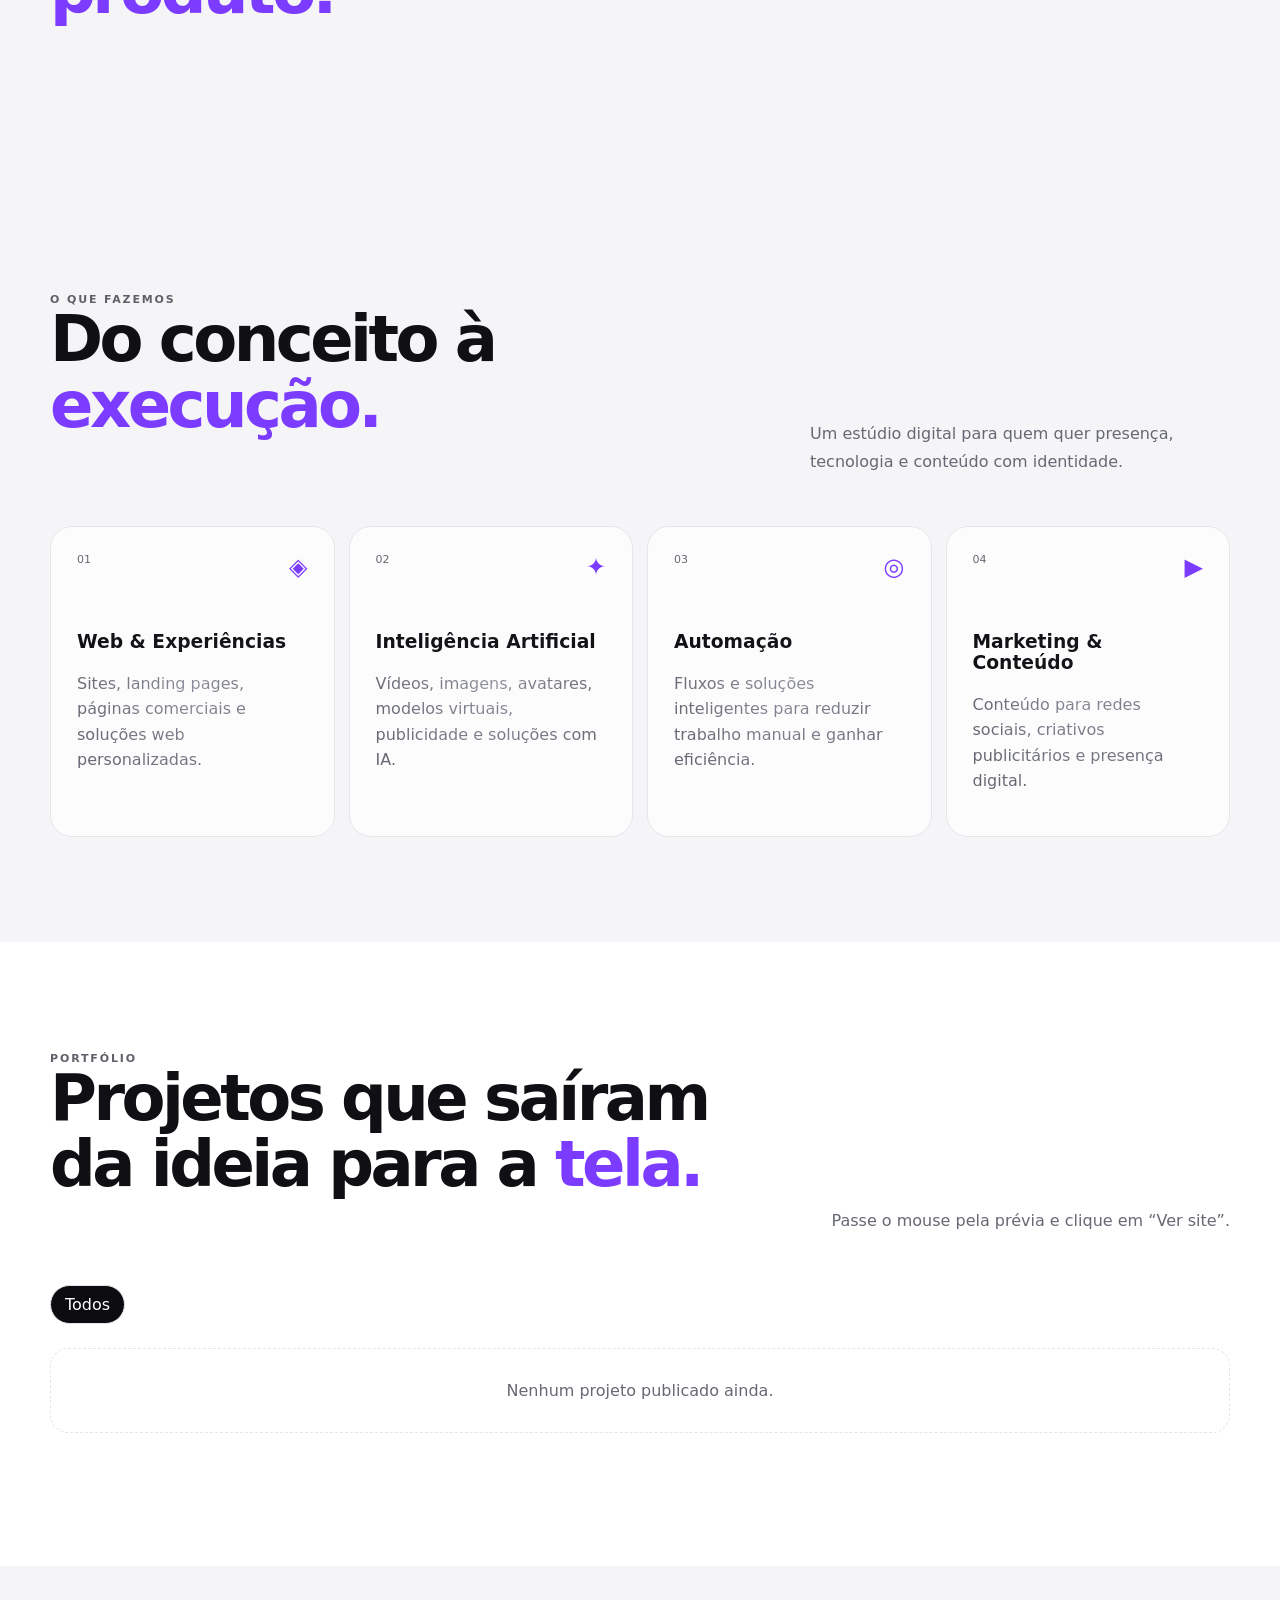
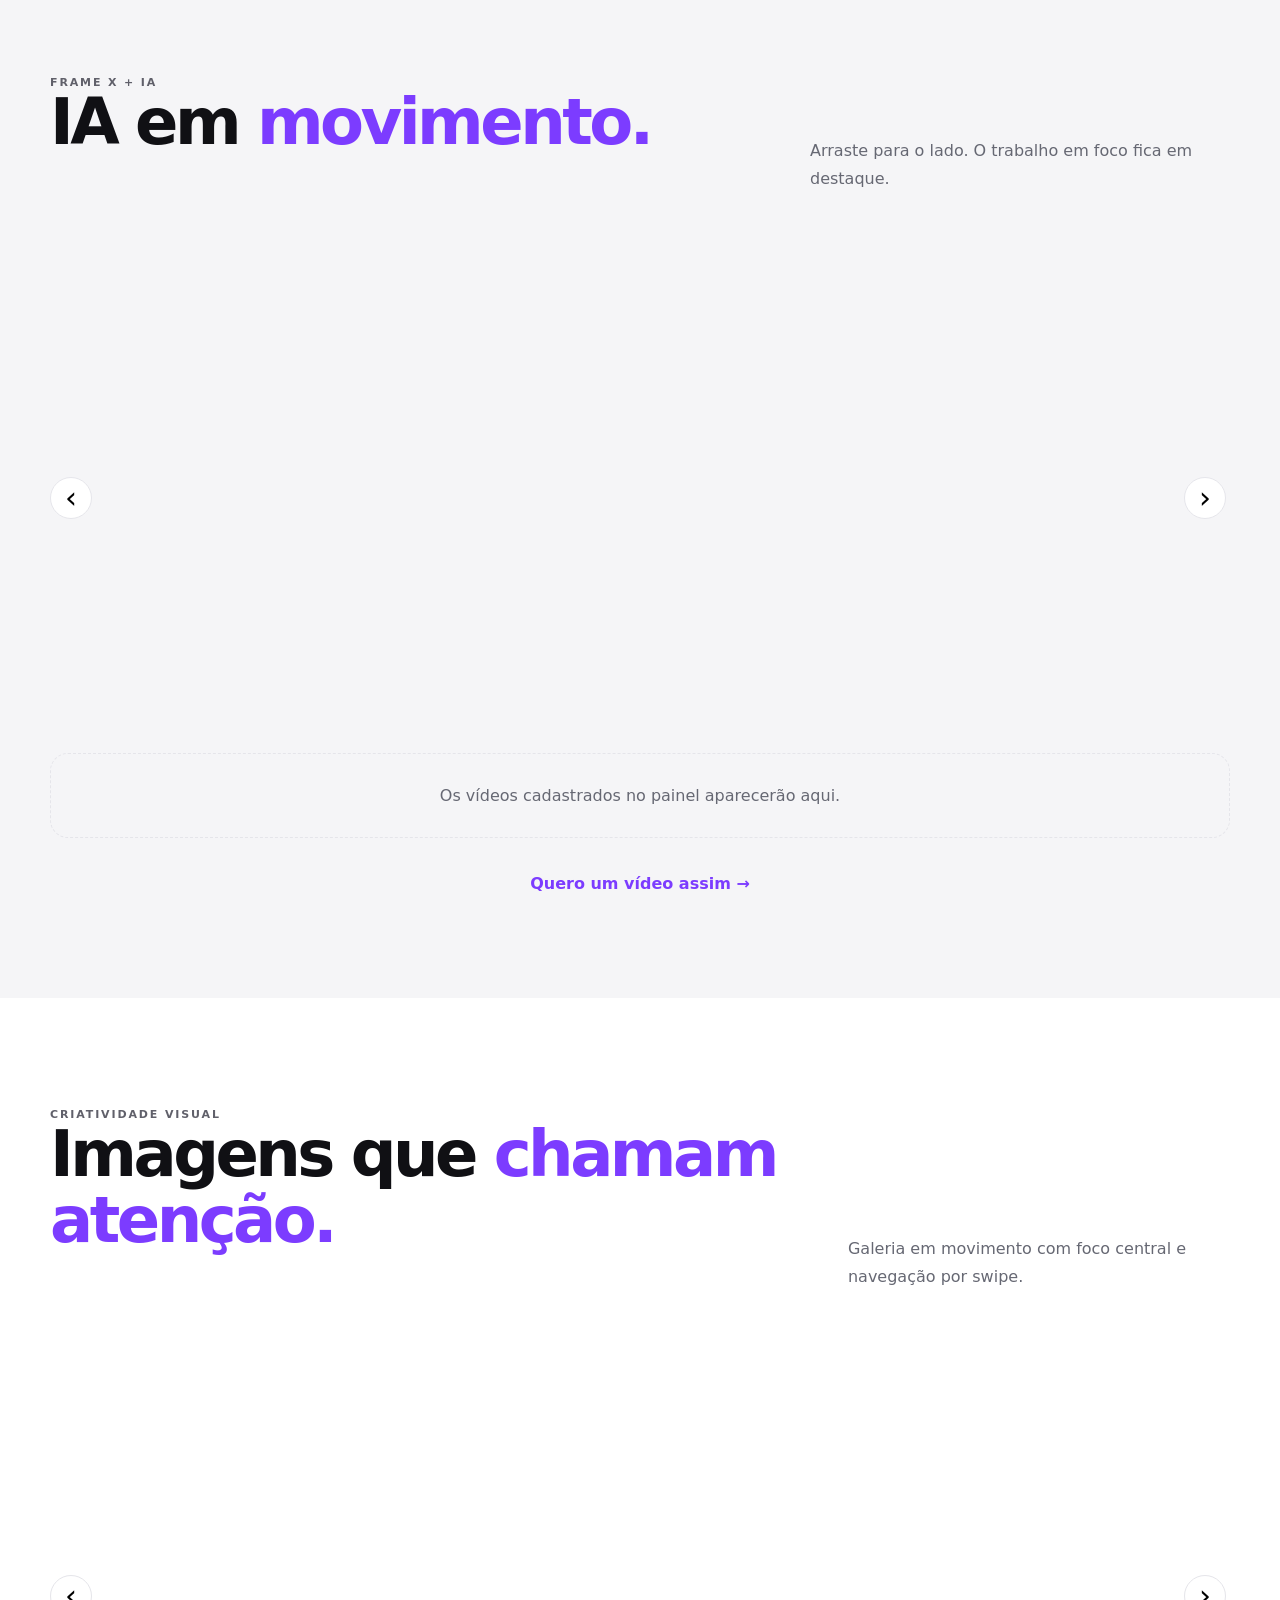
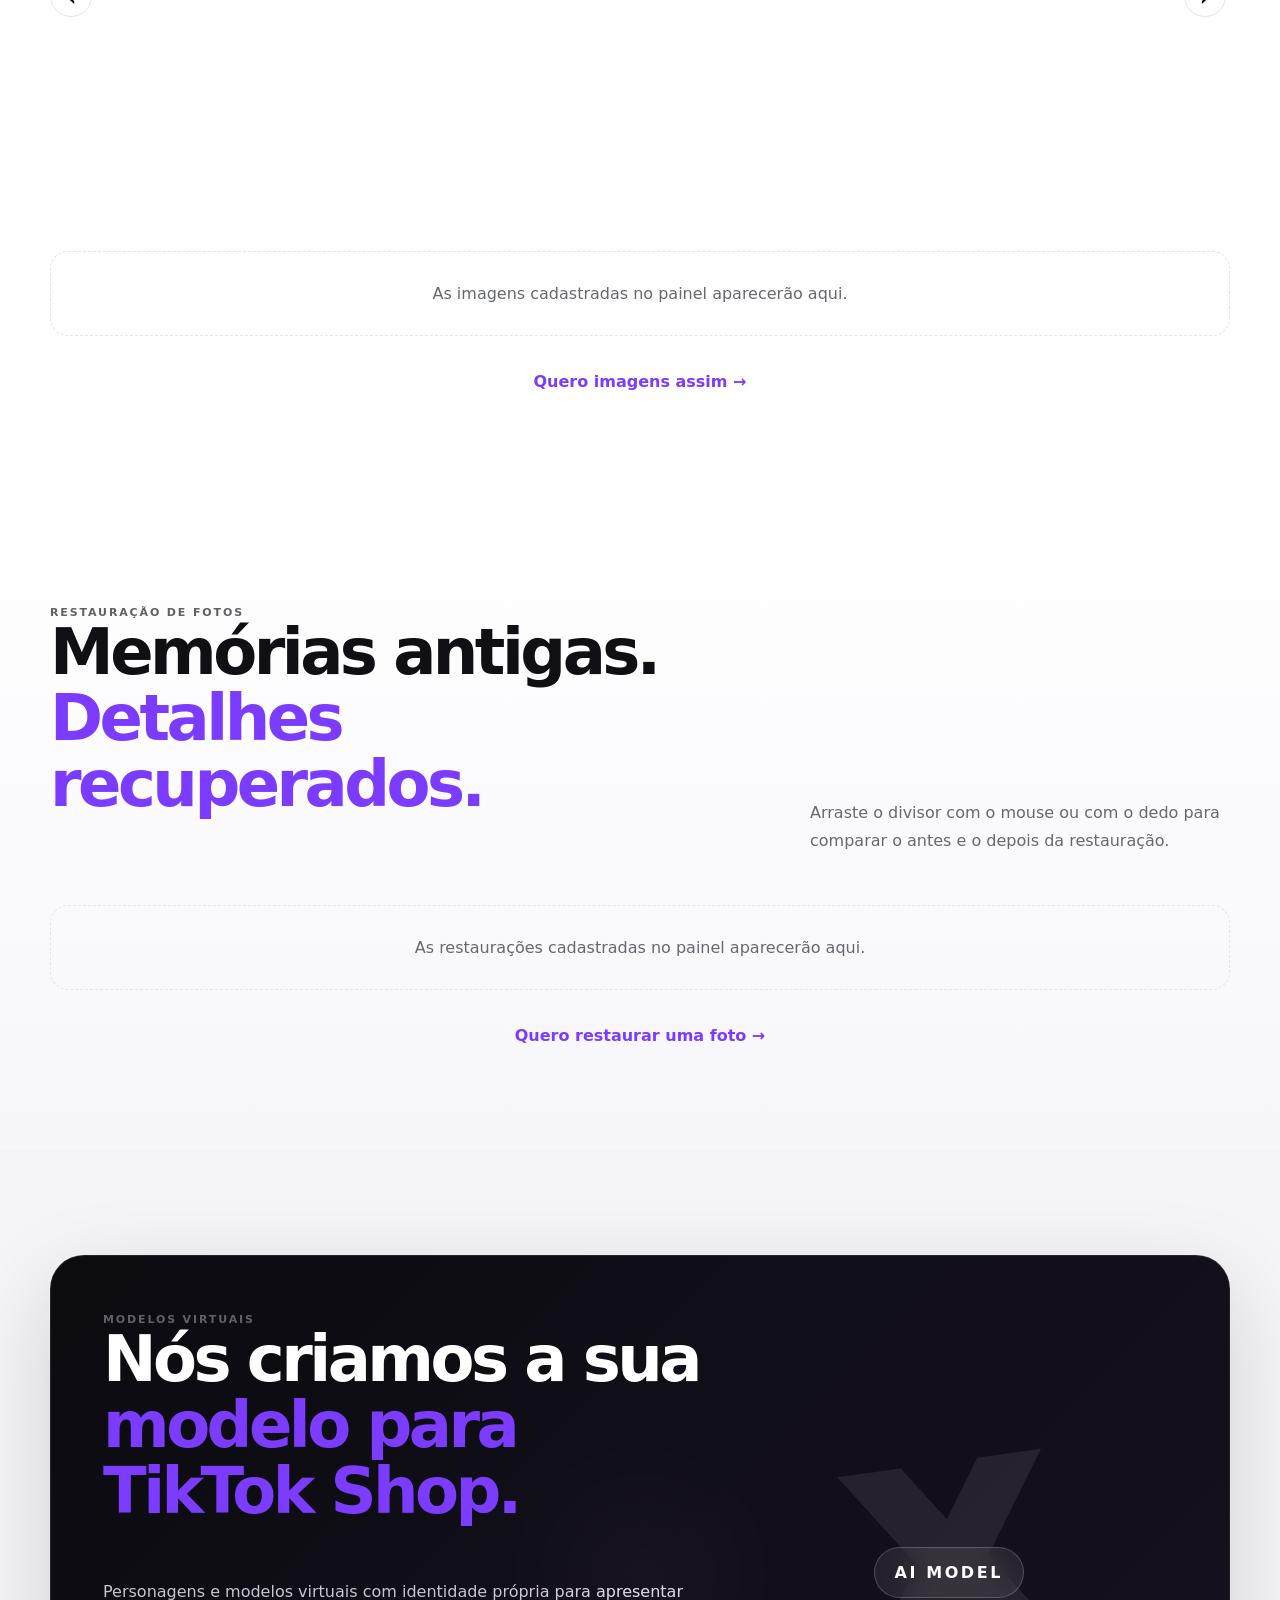
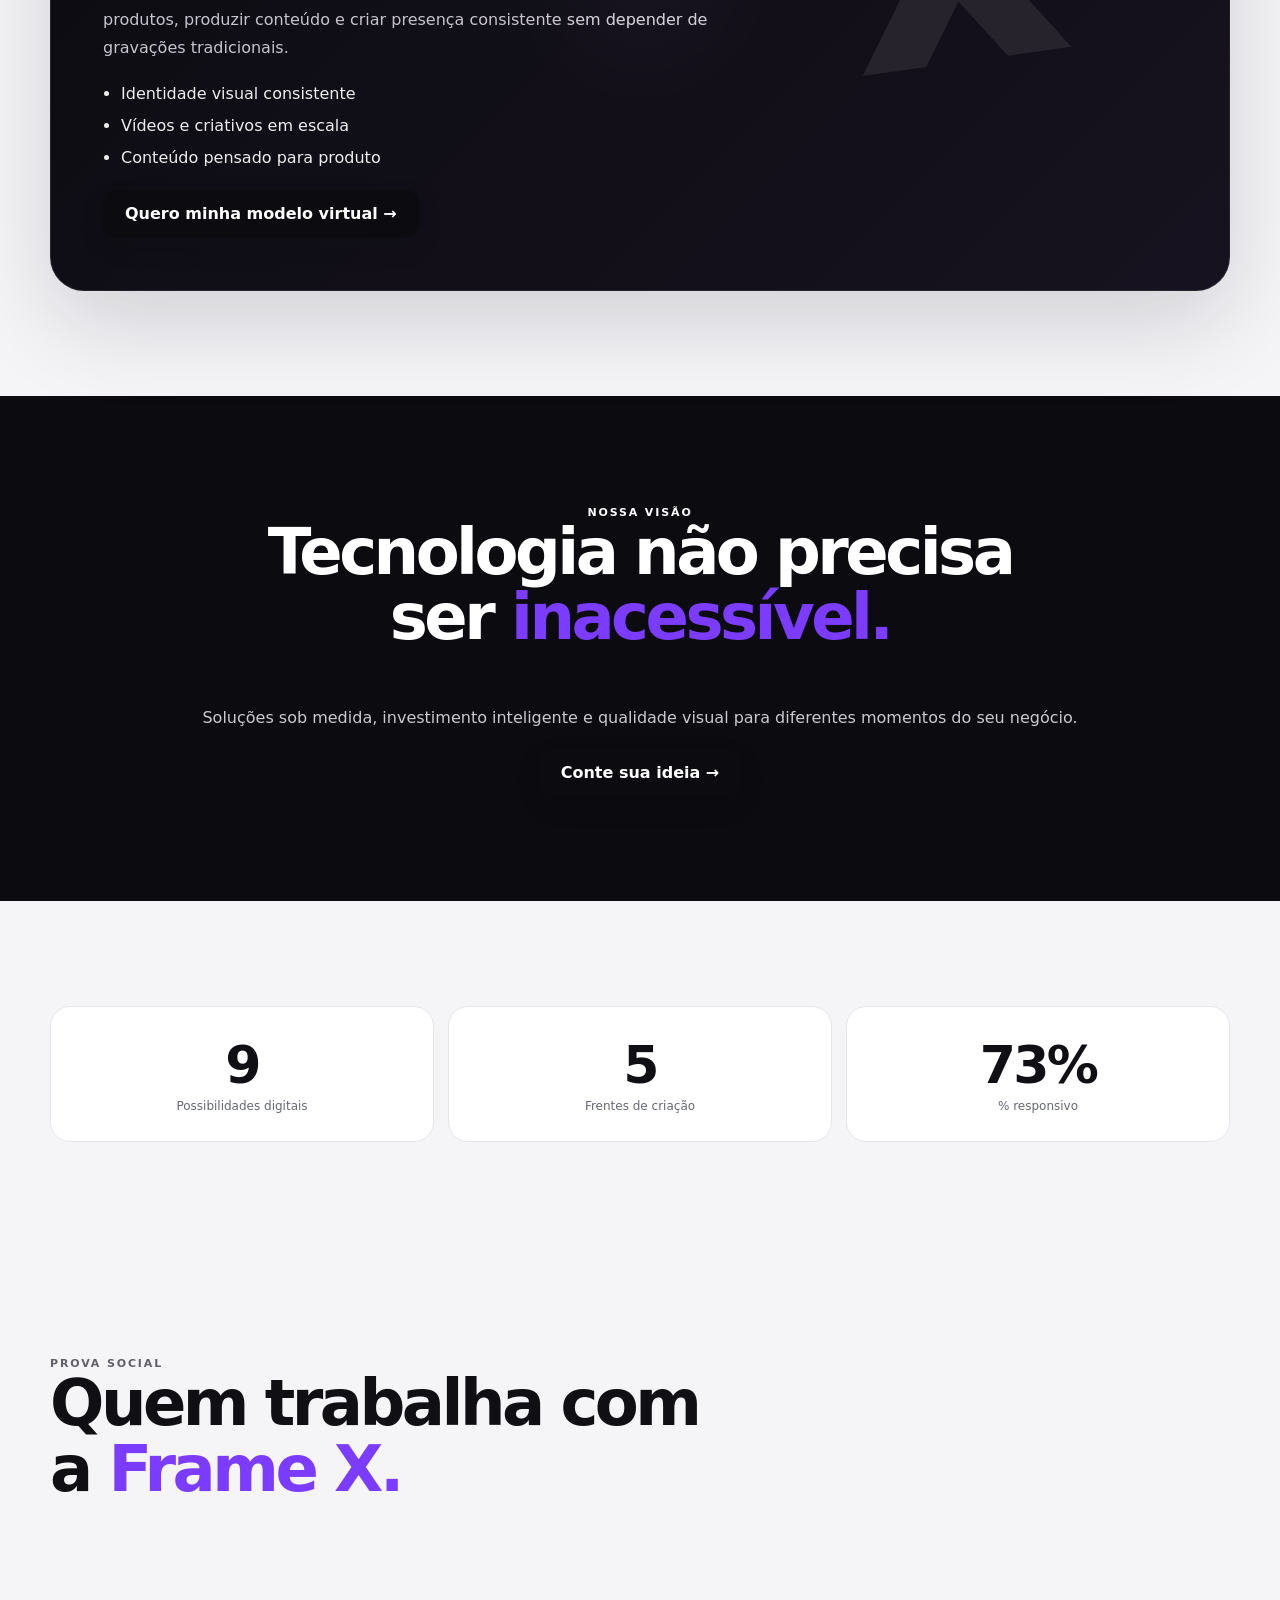
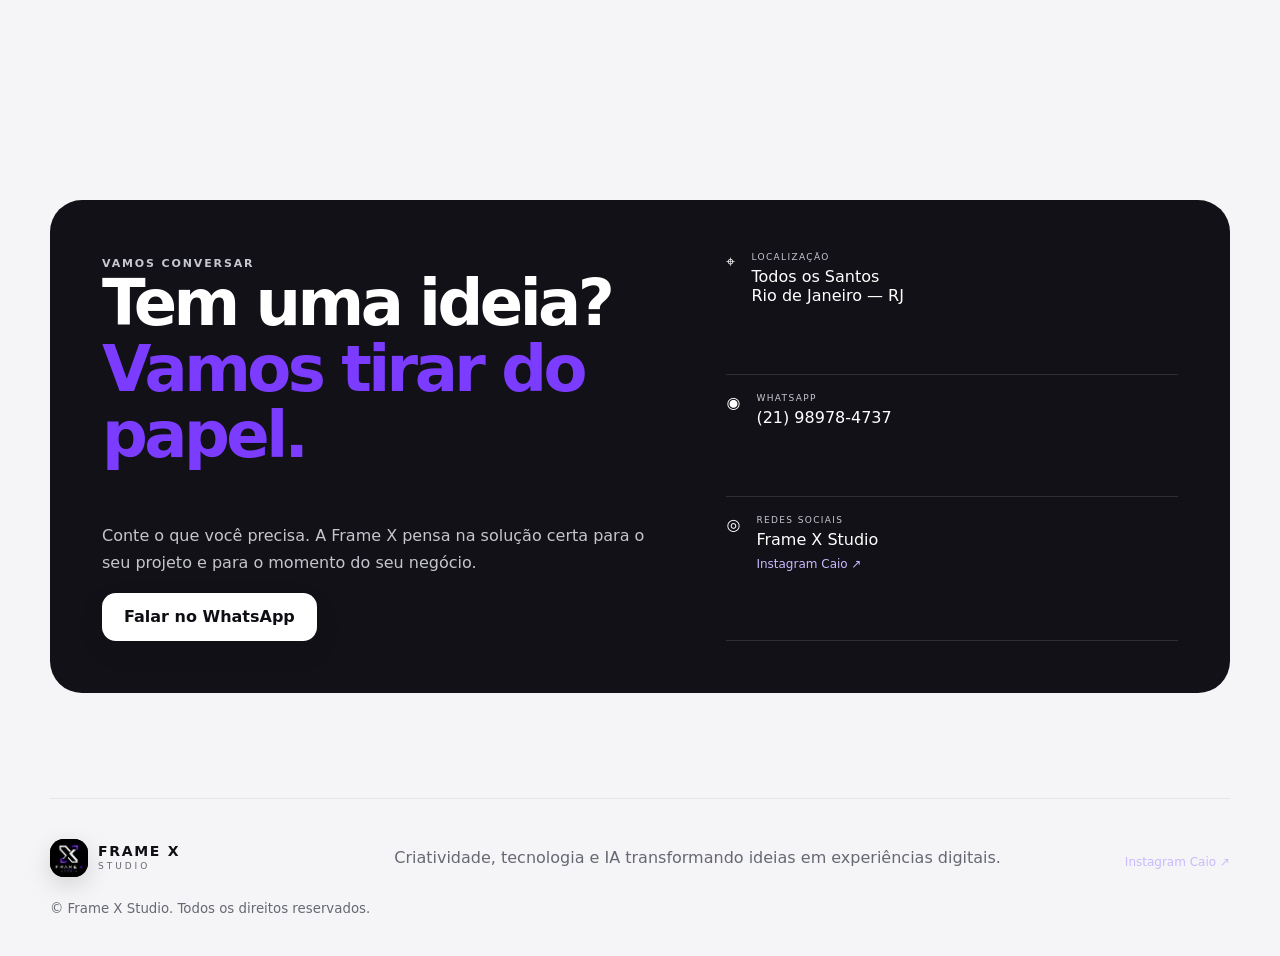
==== commit e02d906b: "V10 Cloud Online - D1 R2" ====
--- a/index.html
+++ b/index.html
@@ -5,13 +5,15 @@
   <meta name="viewport" content="width=device-width,initial-scale=1">
   <title>Frame X Studio — Experiências Digitais & IA</title>
   <meta name="description" content="Sites, Inteligência Artificial, conteúdo e soluções digitais sob medida.">
+  <link rel="icon" type="image/png" href="assets/favicon.png">
+  <link rel="apple-touch-icon" href="assets/apple-touch-icon.png">
   <link rel="stylesheet" href="styles.css">
 </head>
-<body>
+<body><div id="pageLoader" class="pageLoader"><div class="loaderMark"><img src="assets/favicon.png" alt=""><span>FRAME X STUDIO</span></div></div>
   <div class="ambient" aria-hidden="true"></div><div class="gridGlow" aria-hidden="true"></div>
   <header class="topbar">
     <a class="brand" href="#inicio"><img src="assets/frame-x-logo.png" alt="Frame X Studio"><span><b>FRAME X</b><small>STUDIO</small></span></a>
-    <nav><a href="#sobre">Sobre</a><a href="#servicos">Serviços</a><a href="#projetos">Projetos</a><a href="#videos">Vídeos</a><a href="#imagens">Imagens</a><a href="#modelos">Modelos IA</a><a href="#avaliacoes">Avaliações</a></nav>
+    <nav><a href="#sobre">Sobre</a><a href="#servicos">Serviços</a><a href="#projetos">Projetos</a><a href="#videos">Vídeos</a><a href="#imagens">Imagens</a><a href="#restauracao">Restauração</a><a href="#modelos">Modelos IA</a><a href="#avaliacoes">Avaliações</a></nav>
     <a class="btn mini desktop" id="topWhatsapp" target="_blank" rel="noopener">Solicitar orçamento →</a><button class="menu" id="menuBtn" aria-label="Abrir menu">☰</button>
   </header>
 
@@ -33,7 +35,7 @@
         <input name="name" placeholder="Seu nome" required>
         <input name="whatsapp" placeholder="Seu WhatsApp" required>
         <input name="email" type="email" placeholder="Seu e-mail">
-        <select name="service"><option>Site</option><option>Landing Page</option><option>Vídeo com IA</option><option>Modelo Virtual / TikTok Shop</option><option>Imagem com IA</option><option>Automação</option><option>Outro</option></select>
+        <select name="service"><option>Site</option><option>Landing Page</option><option>Vídeo com IA</option><option>Modelo Virtual / TikTok Shop</option><option>Imagem com IA</option><option>Restauração de Fotos</option><option>Automação</option><option>Outro</option></select>
         <textarea name="idea" placeholder="Descreva sua ideia em poucas palavras" required></textarea>
         <button class="btn" type="submit">Quero tirar essa ideia do papel →</button>
       </form>
@@ -51,6 +53,15 @@
 
     <section id="imagens" class="section imagesSection"><div class="wrap reveal"><div class="sectionHead"><div><span class="eyebrow">CRIATIVIDADE VISUAL</span><h2>Imagens que <em>chamam atenção.</em></h2></div><p>Galeria em movimento com foco central e navegação por swipe.</p></div><div class="coverflow imageFlow" id="imageCoverflow"><button class="navArrow prev" aria-label="Anterior">‹</button><div class="coverflowTrack" id="imageTrack"></div><button class="navArrow next" aria-label="Próximo">›</button></div><div id="emptyImages" class="emptyState">As imagens cadastradas no painel aparecerão aqui.</div><div class="center"><a href="#contato" class="textLink contextual">Quero imagens assim →</a></div></div></section>
 
+    <section id="restauracao" class="section restorationSection">
+      <div class="wrap reveal">
+        <div class="sectionHead"><div><span class="eyebrow">RESTAURAÇÃO DE FOTOS</span><h2>Memórias antigas.<br><em>Detalhes recuperados.</em></h2></div><p>Arraste o divisor com o mouse ou com o dedo para comparar o antes e o depois da restauração.</p></div>
+        <div class="restorationGrid" id="restorationGrid"></div>
+        <div id="emptyRestorations" class="emptyState">As restaurações cadastradas no painel aparecerão aqui.</div>
+        <div class="center"><a href="#lead-rapido" class="textLink contextual">Quero restaurar uma foto →</a></div>
+      </div>
+    </section>
+
     <section id="modelos" class="section wrap modelSection reveal"><div class="modelCard glass"><div><span class="eyebrow">MODELOS VIRTUAIS</span><h2>Nós criamos a sua <em>modelo para TikTok Shop.</em></h2><p>Personagens e modelos virtuais com identidade própria para apresentar produtos, produzir conteúdo e criar presença consistente sem depender de gravações tradicionais.</p><ul><li>Identidade visual consistente</li><li>Vídeos e criativos em escala</li><li>Conteúdo pensado para produto</li></ul><a class="btn" id="modelWhatsapp" target="_blank" rel="noopener">Quero minha modelo virtual →</a></div><div class="modelVisual"><div class="modelBadge">AI MODEL</div><div class="xMark small">X</div></div></div></section>
 
     <section class="section statement"><div class="wrap reveal"><span class="eyebrow">NOSSA VISÃO</span><h2>Tecnologia não precisa<br>ser <em>inacessível.</em></h2><p>Soluções sob medida, investimento inteligente e qualidade visual para diferentes momentos do seu negócio.</p><a class="btn" href="#lead-rapido">Conte sua ideia →</a></div></section>
@@ -64,6 +75,7 @@
 
   <footer><div class="wrap footer"><div class="brand"><img src="assets/frame-x-logo.png" alt="Frame X Studio"><span><b>FRAME X</b><small>STUDIO</small></span></div><p>Criatividade, tecnologia e IA transformando ideias em experiências digitais.</p><div class="footerSocials" id="footerSocials"></div><small>© Frame X Studio. Todos os direitos reservados.</small></div></footer>
 
+  <a id="floatingWhatsapp" class="floatingWhatsapp" target="_blank" rel="noopener" aria-label="Falar no WhatsApp">WhatsApp <span>↗</span></a>
   <div id="toast" class="toast"></div><div id="lightbox" class="lightbox hidden"><button class="lightboxClose" aria-label="Fechar">×</button><div id="lightboxContent"></div></div>
   <script src="app.js"></script>
 </body></html>
--- a/styles.css
+++ b/styles.css
@@ -21,3 +21,23 @@
 .contactMeta span,.contactMeta>div{color:#fff}.contactMeta small{color:#c7c7cf}.contactMeta #contactLocation,.contactMeta #contactPhone,.contactMeta #contactSocial{color:#fff}.statement h2,.statement p,.statement .eyebrow{color:#fff}.statement p{color:#c9c9d0}
 @media(max-width:980px){.screen,.featured .screen{height:430px}.project:hover .screen img,.featured:hover .screen img{transform:none}.adminMain{max-width:none}}
 @media(max-width:640px){.authCard{padding:26px 20px}.authBrand img{width:56px;height:56px}.adminMain>header h1{font-size:26px}.adminHeaderActions{gap:6px}.screen,.featured .screen{height:370px}.inlineField{grid-template-columns:1fr}.modalBox{padding:18px;border-radius:18px}.checkRow{display:grid;grid-template-columns:1fr 1fr;gap:12px}}
+
+/* V10 — live previews + media formats */
+.liveScreen{background:#0c0c11;overflow:hidden}.siteFrame{width:100%;height:1450px;border:0;display:block;transform-origin:top center;transition:transform 4.8s cubic-bezier(.18,.72,.18,1);background:#fff;pointer-events:none}.project:hover .liveScreen .siteFrame{transform:translateY(-900px)}.featured:hover .liveScreen .siteFrame{transform:translateY(-820px)}.previewMissing{height:100%;display:grid;place-content:center;text-align:center;gap:6px;background:linear-gradient(135deg,#111119,#211934);color:#fff}.previewMissing span{color:#b9b6c6;font-size:12px}.viewSiteOverlay{z-index:5}.screen.liveScreen:after{content:"";position:absolute;inset:0;pointer-events:none;background:linear-gradient(to bottom,transparent 65%,rgba(0,0,0,.08))}.coverItem.videoCard{cursor:pointer}.coverMedia{position:relative;overflow:hidden}.coverMedia video,.coverMedia img{width:100%;height:100%;object-fit:cover;display:block}.videoPreviewBadge{position:absolute;left:50%;bottom:16px;transform:translateX(-50%);padding:9px 12px;border-radius:999px;background:rgba(10,10,15,.78);backdrop-filter:blur(10px);color:#fff;font-size:10px;font-weight:900;letter-spacing:.08em;opacity:.86;white-space:nowrap}.videoCard:hover .videoPreviewBadge{background:rgba(116,82,255,.92)}.ratio-vertical{aspect-ratio:9/16;height:auto!important;max-height:620px}.ratio-horizontal{aspect-ratio:16/9;height:auto!important;min-width:72%;max-height:430px}.ratio-square{aspect-ratio:1/1;height:auto!important;max-height:520px}.imageFlow .ratio-horizontal{min-width:72%}.imageFlow .ratio-vertical{min-width:36%}.videoPlayerModal{width:min(920px,92vw)}.playerVideo,.playerFrame{width:100%;max-height:78vh;aspect-ratio:16/9;border:0;border-radius:18px;background:#000;display:block}.videoPlayerModal h3{margin:14px 4px 0}.lightboxContent:has(.videoPlayerModal){background:transparent;box-shadow:none;padding:0}
+@media(max-width:980px){.project:hover .liveScreen .siteFrame,.featured:hover .liveScreen .siteFrame{transform:none}.siteFrame{height:900px}.ratio-horizontal{min-width:80%}.ratio-vertical{min-width:52%}.ratio-square{min-width:62%}}
+@media(max-width:640px){.ratio-horizontal,.ratio-vertical,.ratio-square{min-width:82%;max-height:520px}.siteFrame{height:760px}.videoPreviewBadge{bottom:10px;font-size:9px}}
+
+/* V11 — restauração de fotos + favicon */
+.restorationSection{background:linear-gradient(180deg,#fff 0%,#f7f6fb 100%)}
+.restorationGrid{display:grid;grid-template-columns:repeat(2,minmax(0,1fr));gap:28px;margin-top:28px}
+.restorationCard{padding:14px;border-radius:26px;background:rgba(255,255,255,.72);border:1px solid rgba(30,25,45,.08);box-shadow:0 24px 70px rgba(30,20,60,.08)}
+.restorationCard.featured{grid-column:1/-1}.compareWrap{position:relative;width:100%;overflow:hidden;border-radius:20px;background:#111;touch-action:none;cursor:ew-resize;user-select:none;outline:none;box-shadow:inset 0 0 0 1px rgba(255,255,255,.08)}
+.compareWrap.ratio-horizontal{aspect-ratio:16/9;min-width:0;max-height:none}.compareWrap.ratio-vertical{aspect-ratio:9/16;width:min(100%,430px);margin-inline:auto;max-height:680px}
+.compareWrap img{position:absolute;inset:0;width:100%;height:100%;object-fit:cover;display:block}.beforeClip{position:absolute;inset:0 auto 0 0;width:var(--pos);overflow:hidden}.beforeClip .beforeImg{width:100%;height:100%;max-width:none;object-fit:cover;position:absolute;left:0;top:0}.compareLine{position:absolute;top:0;bottom:0;left:var(--pos);width:2px;background:#fff;box-shadow:0 0 0 1px rgba(0,0,0,.18),0 0 20px rgba(124,60,255,.45);transform:translateX(-1px);pointer-events:none}.compareLine span{position:absolute;top:50%;left:50%;transform:translate(-50%,-50%);width:42px;height:42px;border-radius:50%;display:grid;place-items:center;background:#fff;color:#111;font-weight:900;box-shadow:0 8px 30px rgba(0,0,0,.22)}.compareLabel{position:absolute;top:14px;padding:8px 10px;border-radius:999px;background:rgba(8,8,12,.7);backdrop-filter:blur(8px);color:#fff;font-size:9px;font-weight:900;letter-spacing:.12em}.beforeLabel{left:14px}.afterLabel{right:14px}.restorationMeta{padding:18px 8px 8px}.restorationMeta small{color:var(--violet);font-size:9px;font-weight:900;letter-spacing:.13em}.restorationMeta h3{margin:7px 0 6px;font-size:22px}.restorationMeta p{margin:0;color:var(--muted);line-height:1.55}
+@media(max-width:980px){.restorationGrid{grid-template-columns:1fr}.restorationCard.featured{grid-column:auto}}
+@media(max-width:640px){.restorationCard{padding:10px;border-radius:20px}.compareWrap{border-radius:16px}.compareLine span{width:36px;height:36px}.restorationMeta{padding:14px 5px 5px}.restorationMeta h3{font-size:20px}}
+
+/* V9 FINAL PRO — UX + produtividade */
+.floatingWhatsapp{position:fixed;right:20px;bottom:20px;z-index:70;display:flex;align-items:center;gap:8px;padding:12px 16px;border-radius:999px;background:#0d0d12;color:#fff;font-size:12px;font-weight:850;box-shadow:0 16px 50px rgba(10,10,20,.22);border:1px solid rgba(255,255,255,.1);transition:.25s ease}.floatingWhatsapp:hover{transform:translateY(-3px);box-shadow:0 20px 60px rgba(101,61,255,.24)}.floatingWhatsapp span{color:#9a73ff}.managerTools{display:flex;gap:10px;margin:0 0 16px}.managerTools input,.managerTools select{border:1px solid var(--line);background:#fff;border-radius:12px;padding:11px 13px;color:#15151c}.managerTools input{flex:1;min-width:180px}.previewPane{padding:14px 0}.previewPane img,.previewPane video{width:100%;max-height:520px;object-fit:contain;background:#0c0c10;border-radius:18px;margin-top:14px}.previewPane p{color:var(--muted);line-height:1.6}.mediaTip{font-size:10px;color:var(--muted)}
+.pageLoader{position:fixed;inset:0;z-index:200;background:rgba(250,250,252,.94);backdrop-filter:blur(12px);display:grid;place-items:center;transition:opacity .35s ease,visibility .35s ease}.pageLoader.hidden{opacity:0;visibility:hidden;pointer-events:none}.loaderMark{display:grid;place-items:center;gap:12px;font-weight:900;letter-spacing:.16em;font-size:10px}.loaderMark img{width:62px;height:62px;border-radius:16px;animation:loaderPulse 1.1s ease-in-out infinite;box-shadow:0 12px 40px rgba(80,50,180,.18)}@keyframes loaderPulse{50%{transform:scale(1.06);filter:drop-shadow(0 0 16px rgba(123,65,255,.25))}}
+@media(max-width:640px){.floatingWhatsapp{right:12px;bottom:12px;padding:11px 13px;font-size:0}.floatingWhatsapp span{font-size:18px}.managerTools{flex-direction:column}.managerTools input,.managerTools select{width:100%}}
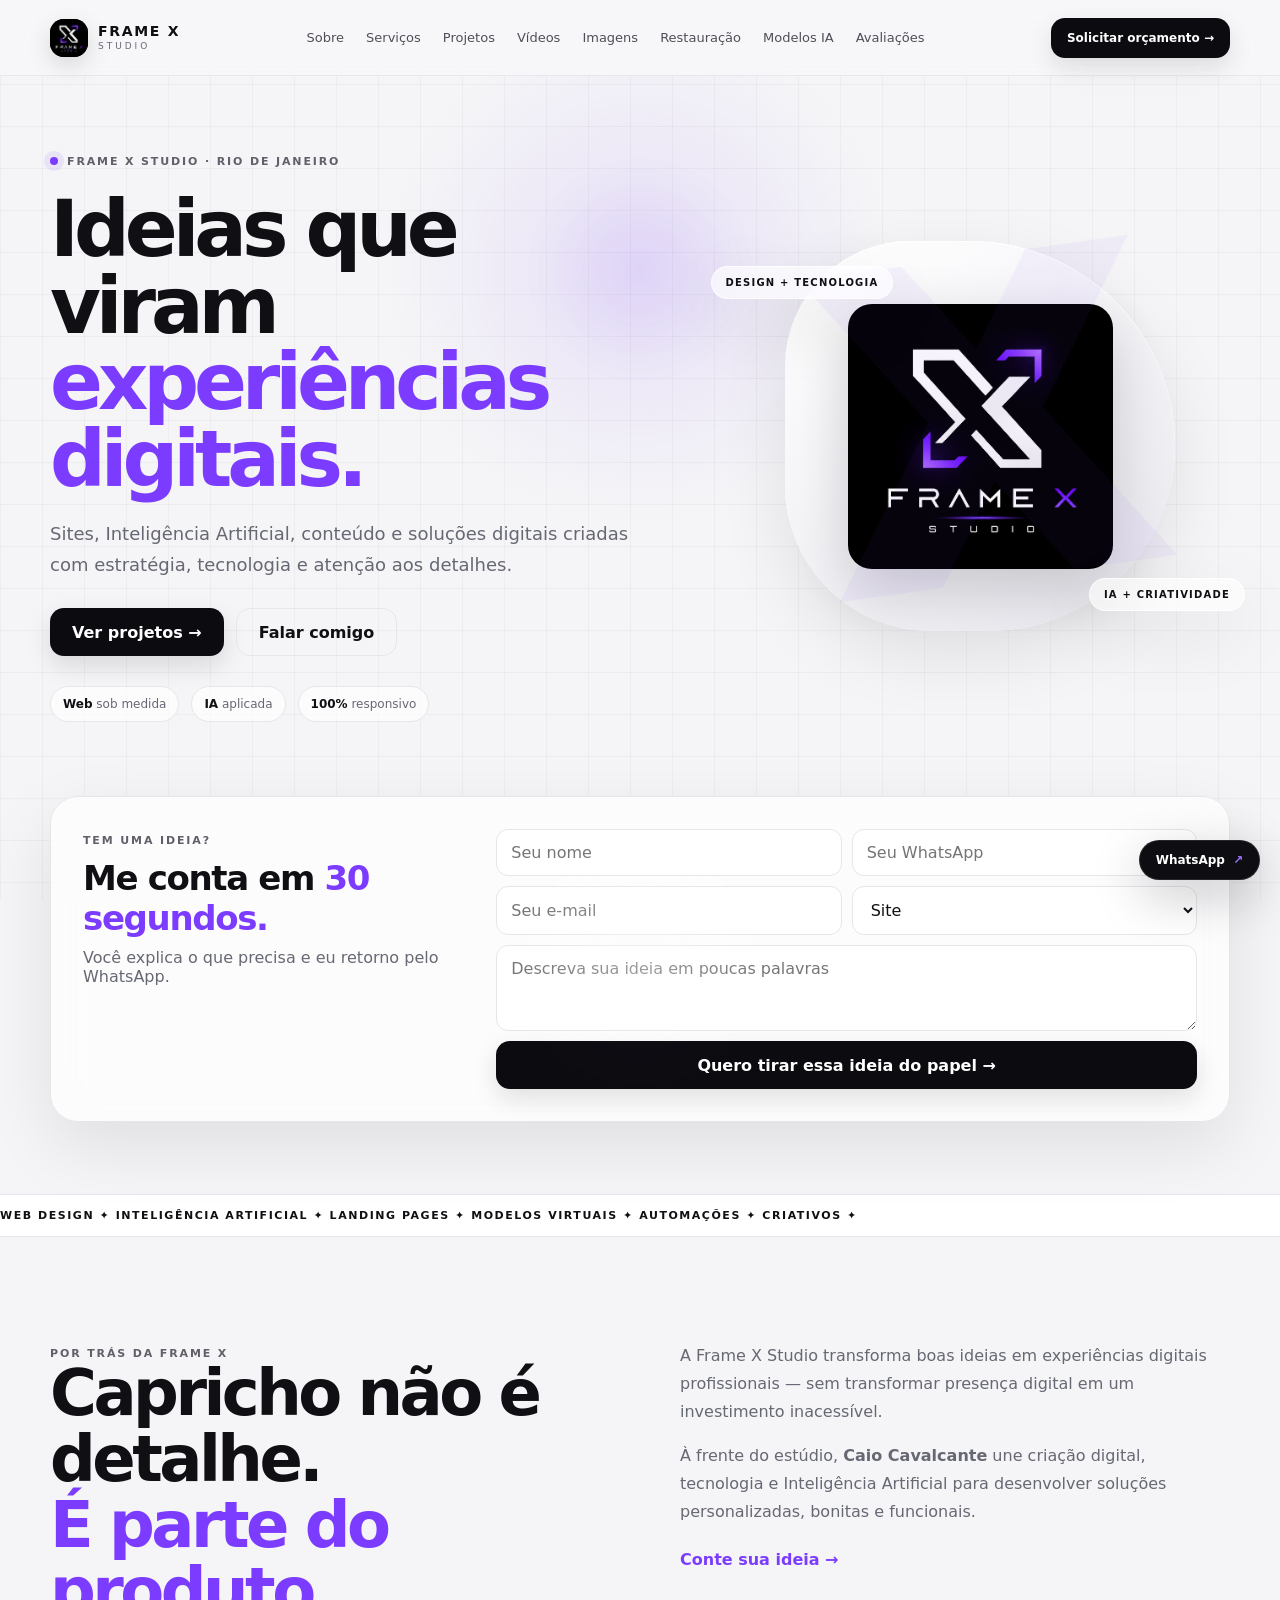
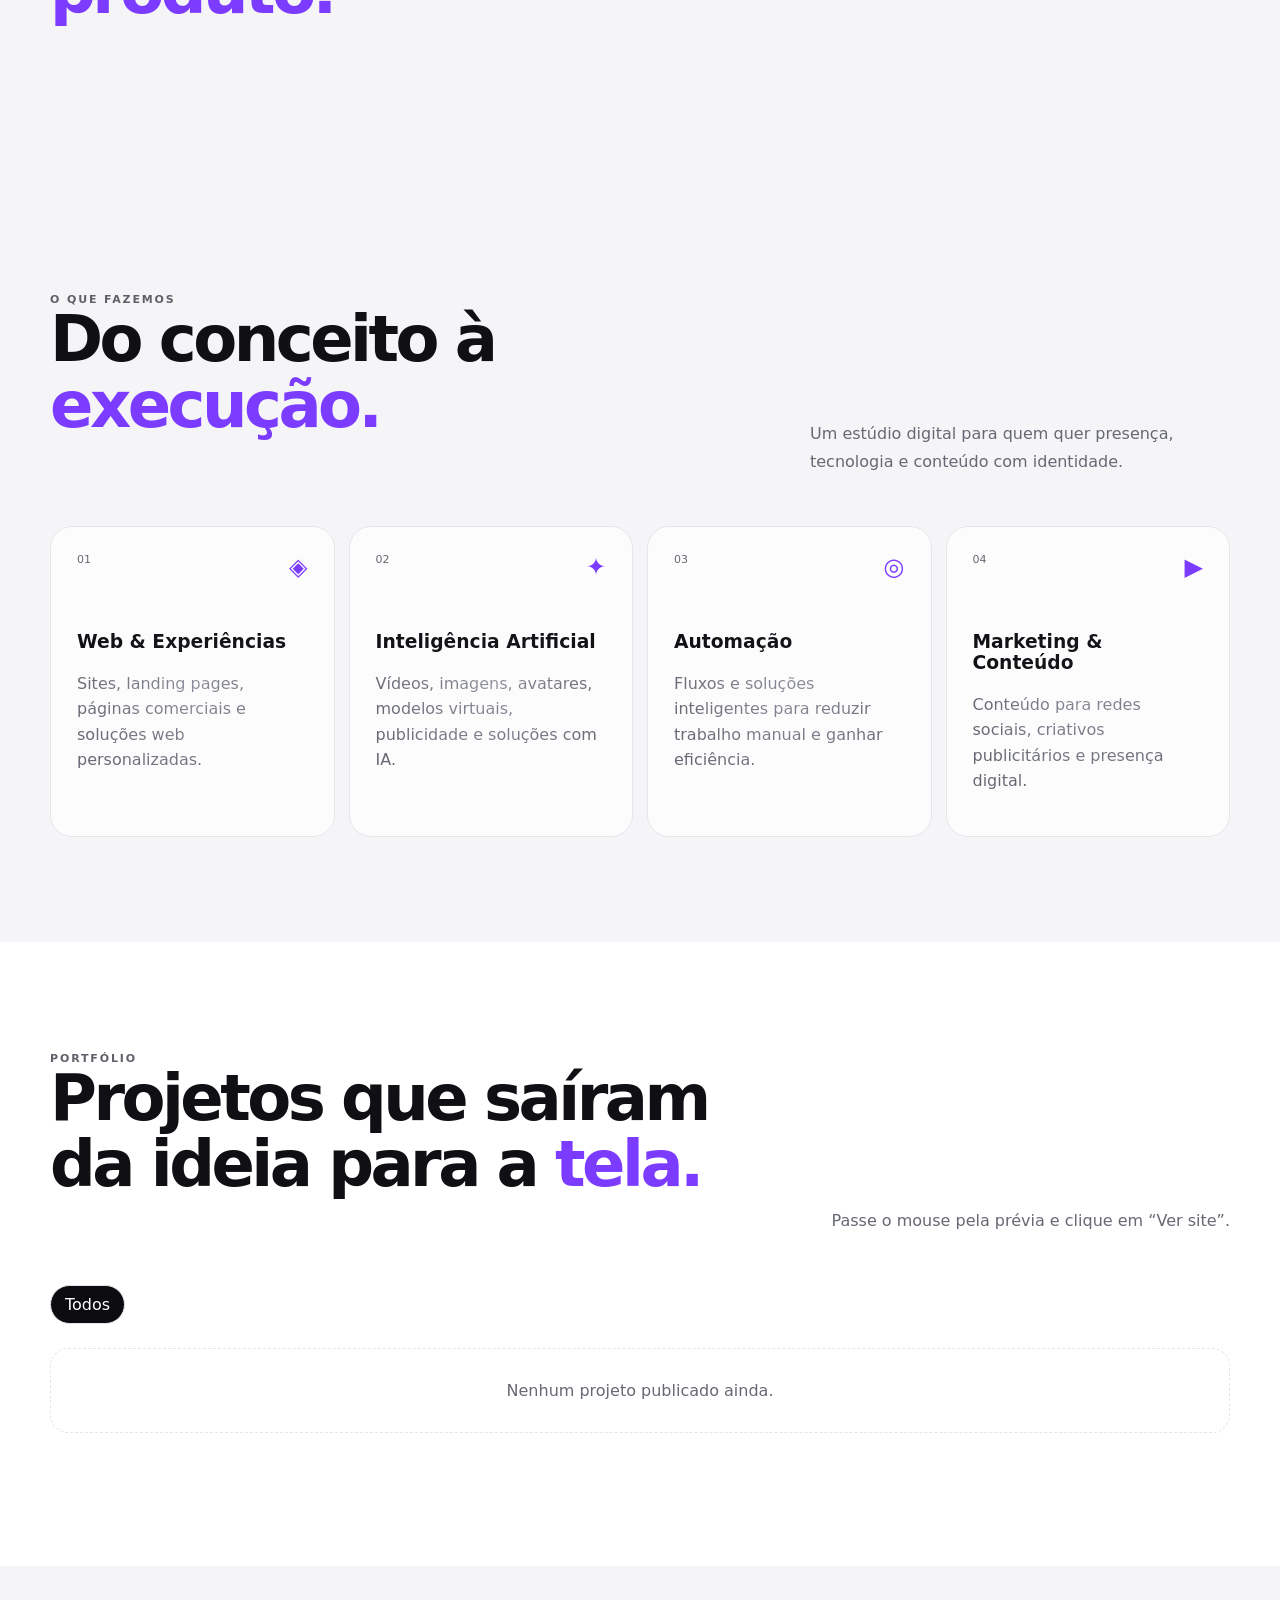
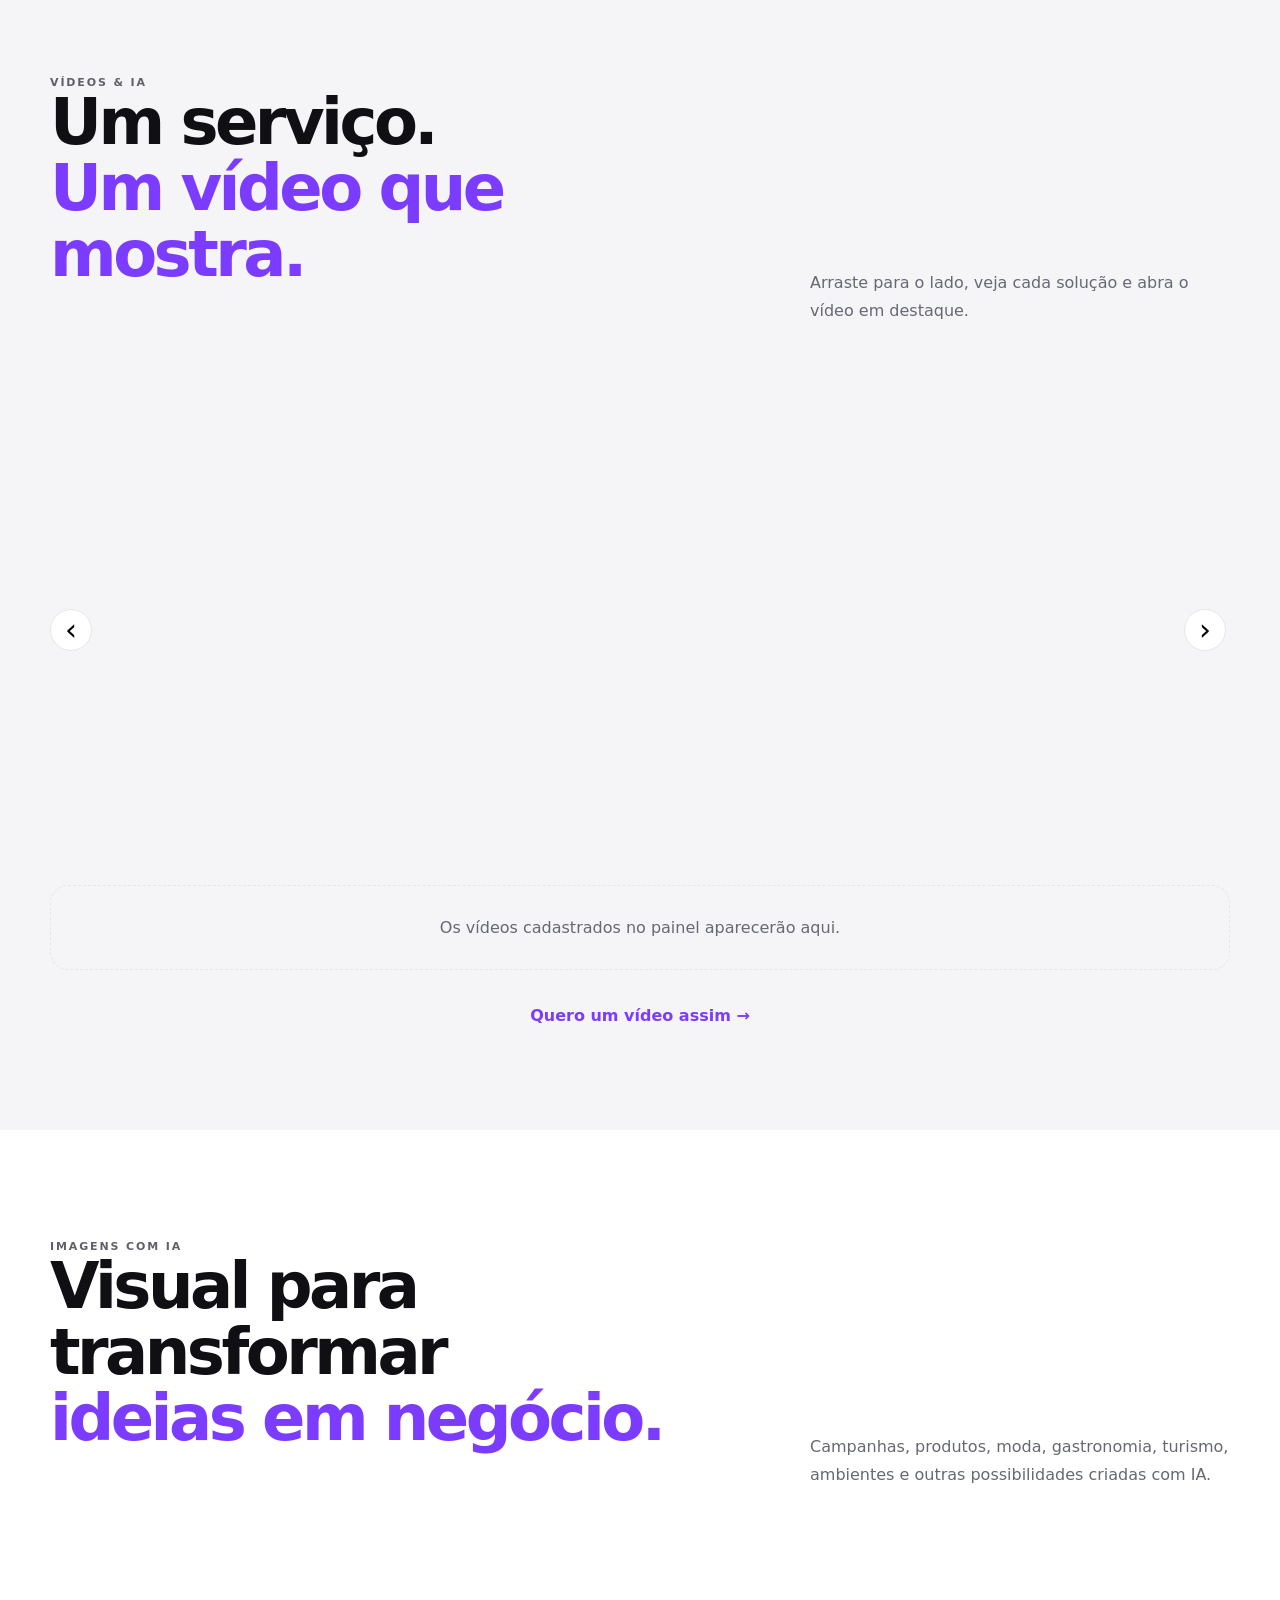
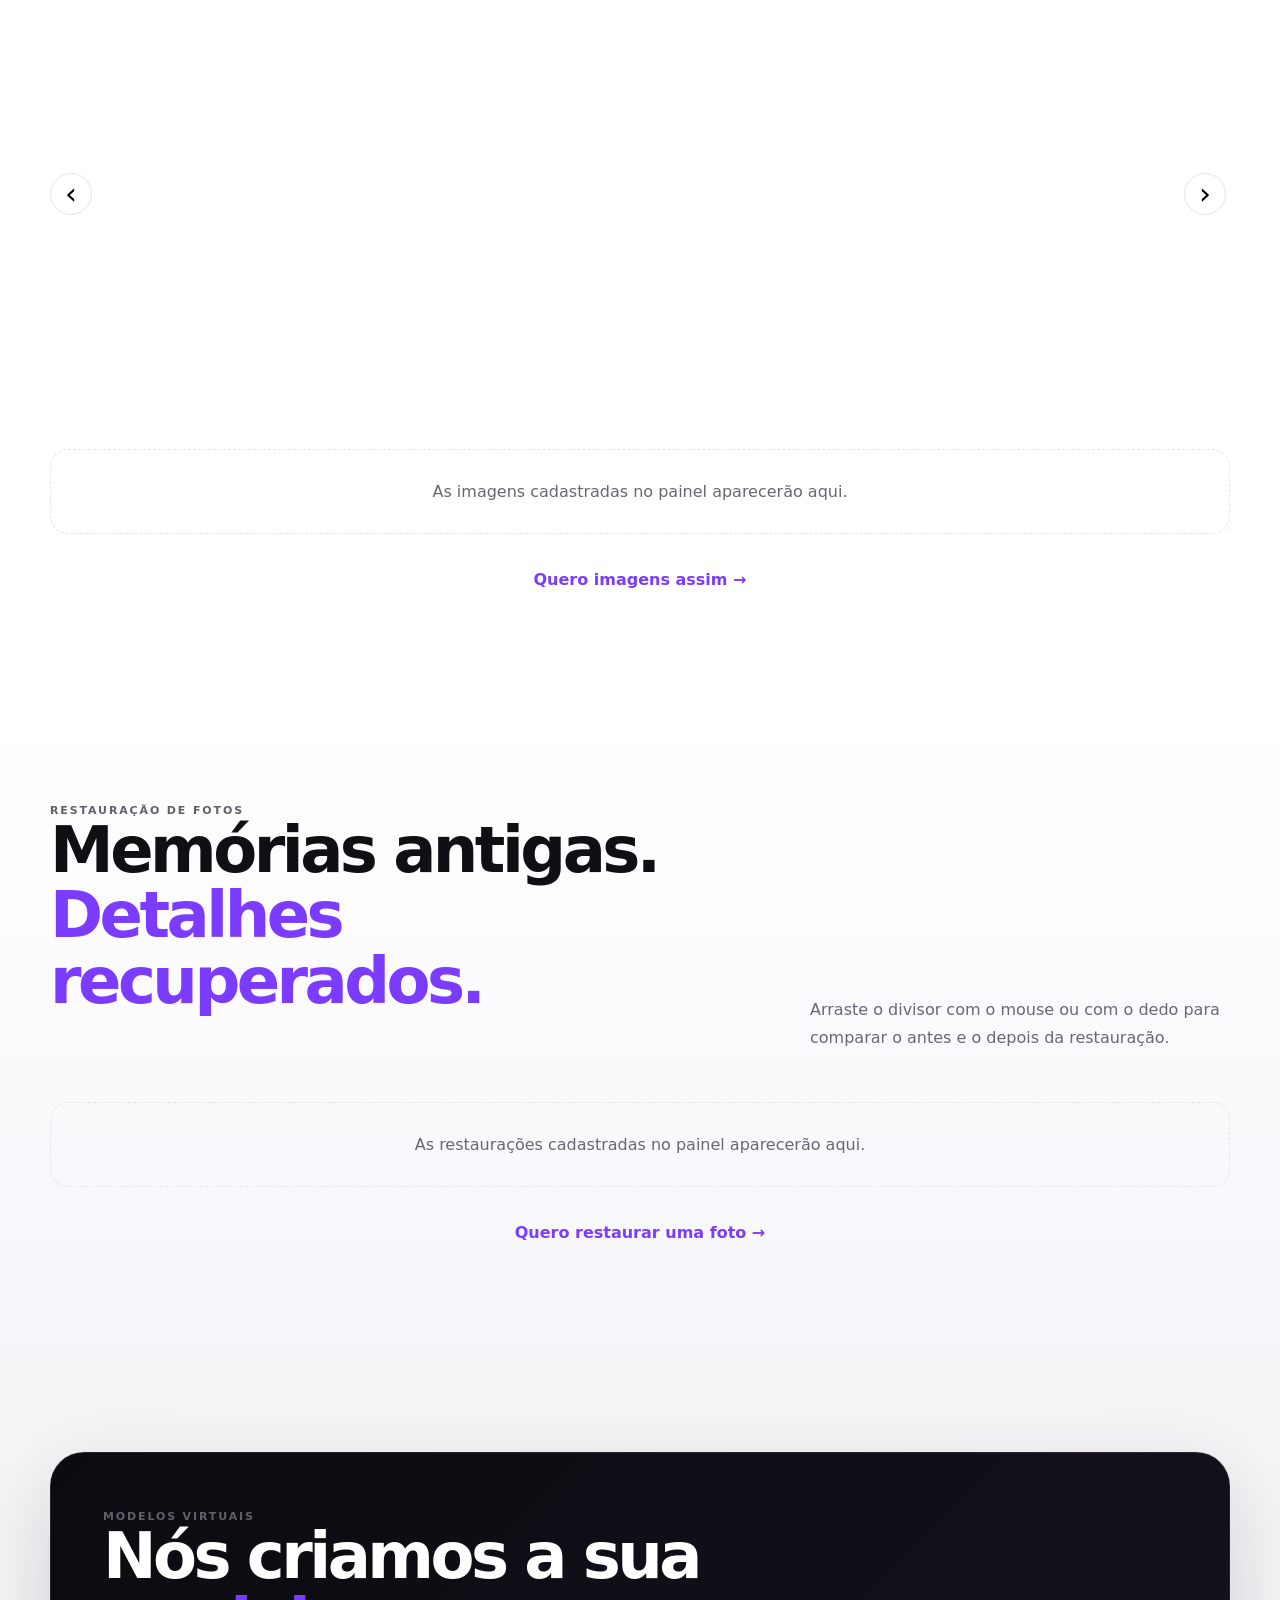
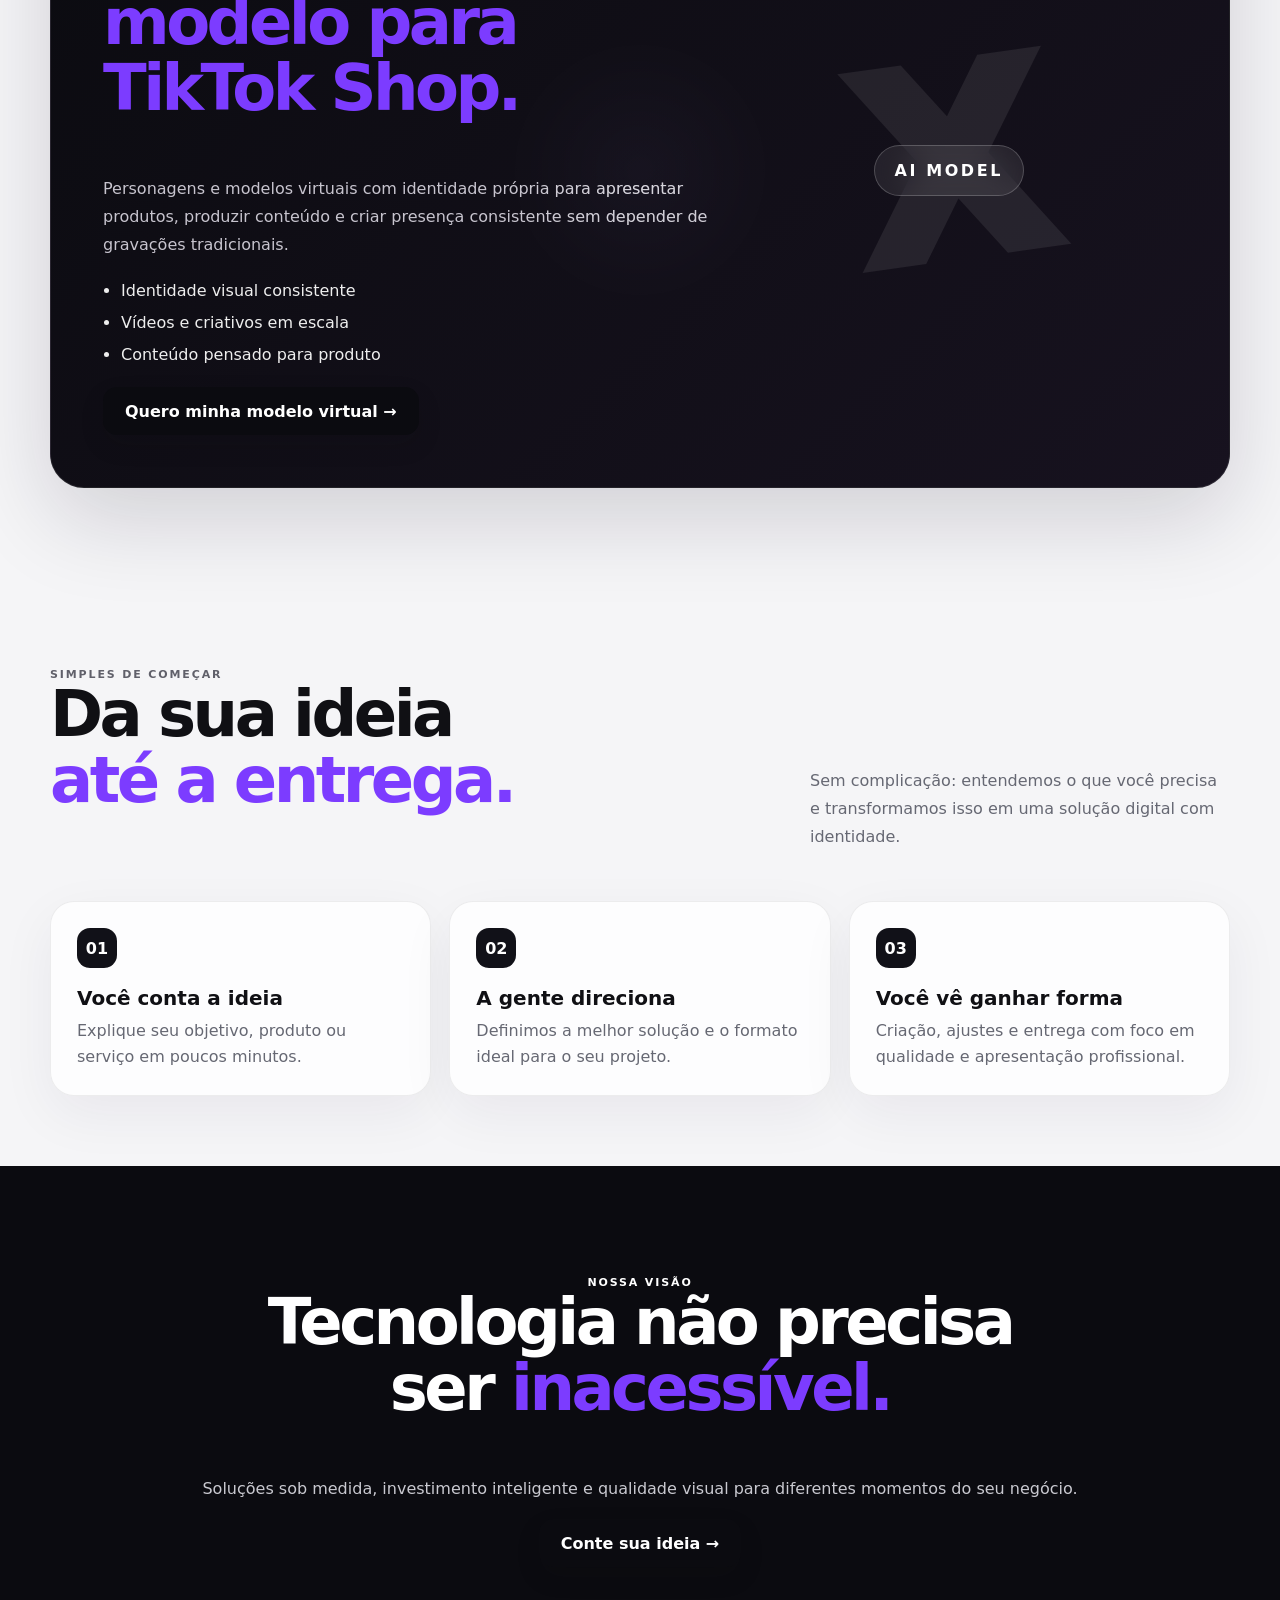
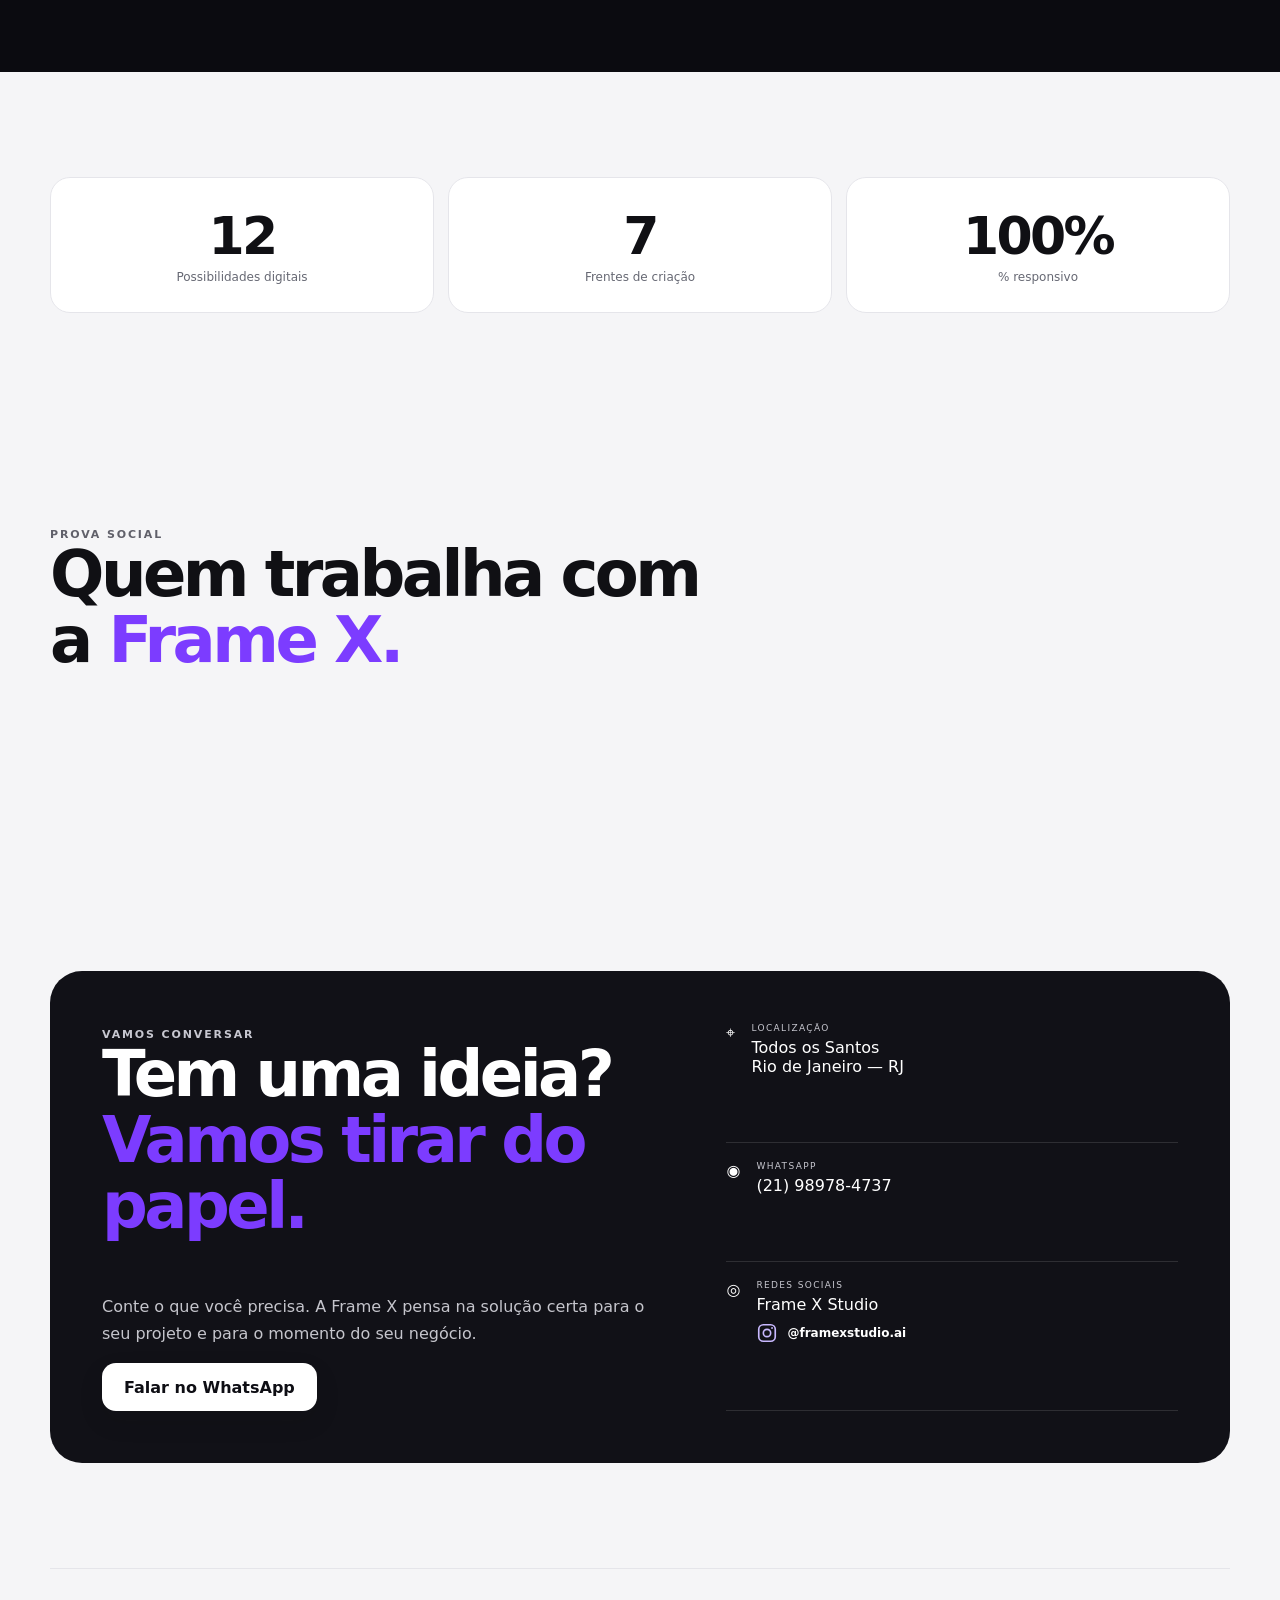
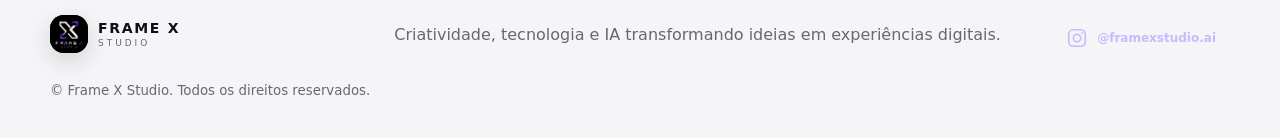
==== commit 58c01b6f: "V12 Live Preview" ====
--- a/index.html
+++ b/index.html
@@ -43,17 +43,17 @@
 
     <section class="marquee"><div>WEB DESIGN ✦ INTELIGÊNCIA ARTIFICIAL ✦ LANDING PAGES ✦ MODELOS VIRTUAIS ✦ AUTOMAÇÕES ✦ CRIATIVOS ✦</div></section>
 
-    <section id="sobre" class="section wrap split reveal"><div><span class="eyebrow">POR TRÁS DA FRAME X</span><h2>Capricho não é detalhe.<br><em>É parte do produto.</em></h2></div><div class="copy"><p>A Frame X Studio transforma boas ideias em experiências digitais profissionais — sem transformar presença digital em um investimento inacessível.</p><p>À frente do estúdio, <b>Caio Cavalcante</b> une criação digital, tecnologia e Inteligência Artificial para desenvolver soluções personalizadas, bonitas e funcionais.</p><a href="#contato" class="textLink">Conte sua ideia →</a></div></section>
+    <section data-section-key="sobre" id="sobre" class="section wrap split reveal"><div><span class="eyebrow">POR TRÁS DA FRAME X</span><h2>Capricho não é detalhe.<br><em>É parte do produto.</em></h2></div><div class="copy"><p>A Frame X Studio transforma boas ideias em experiências digitais profissionais — sem transformar presença digital em um investimento inacessível.</p><p>À frente do estúdio, <b>Caio Cavalcante</b> une criação digital, tecnologia e Inteligência Artificial para desenvolver soluções personalizadas, bonitas e funcionais.</p><a href="#contato" class="textLink">Conte sua ideia →</a></div></section>
 
-    <section id="servicos" class="section wrap reveal"><div class="sectionHead"><div><span class="eyebrow">O QUE FAZEMOS</span><h2>Do conceito à <em>execução.</em></h2></div><p>Um estúdio digital para quem quer presença, tecnologia e conteúdo com identidade.</p></div><div class="serviceGrid"><article class="service glass"><div><span>01</span>◈</div><h3>Web & Experiências</h3><p>Sites, landing pages, páginas comerciais e soluções web personalizadas.</p></article><article class="service glass"><div><span>02</span>✦</div><h3>Inteligência Artificial</h3><p>Vídeos, imagens, avatares, modelos virtuais, publicidade e soluções com IA.</p></article><article class="service glass"><div><span>03</span>◎</div><h3>Automação</h3><p>Fluxos e soluções inteligentes para reduzir trabalho manual e ganhar eficiência.</p></article><article class="service glass"><div><span>04</span>▶</div><h3>Marketing & Conteúdo</h3><p>Conteúdo para redes sociais, criativos publicitários e presença digital.</p></article></div></section>
+    <section data-section-key="servicos" id="servicos" class="section wrap reveal"><div class="sectionHead"><div><span class="eyebrow">O QUE FAZEMOS</span><h2>Do conceito à <em>execução.</em></h2></div><p>Um estúdio digital para quem quer presença, tecnologia e conteúdo com identidade.</p></div><div class="serviceGrid"><article class="service glass"><div><span>01</span>◈</div><h3>Web & Experiências</h3><p>Sites, landing pages, páginas comerciais e soluções web personalizadas.</p></article><article class="service glass"><div><span>02</span>✦</div><h3>Inteligência Artificial</h3><p>Vídeos, imagens, avatares, modelos virtuais, publicidade e soluções com IA.</p></article><article class="service glass"><div><span>03</span>◎</div><h3>Automação</h3><p>Fluxos e soluções inteligentes para reduzir trabalho manual e ganhar eficiência.</p></article><article class="service glass"><div><span>04</span>▶</div><h3>Marketing & Conteúdo</h3><p>Conteúdo para redes sociais, criativos publicitários e presença digital.</p></article></div></section>
 
-    <section id="projetos" class="section projects"><div class="wrap"><div class="sectionHead"><div><span class="eyebrow">PORTFÓLIO</span><h2>Projetos que saíram<br>da ideia para a <em>tela.</em></h2></div><p>Passe o mouse pela prévia e clique em “Ver site”.</p></div><div class="portfolioFilters" id="projectFilters"></div><div class="projectGrid" id="projectGrid"></div><div id="emptyProjects" class="emptyState hidden">Nenhum projeto publicado ainda.</div><div class="center"><button class="btn ghost" id="moreProjects">Ver mais projetos</button></div></div></section>
+    <section data-section-key="projetos" id="projetos" class="section projects"><div class="wrap"><div class="sectionHead"><div><span class="eyebrow">PORTFÓLIO</span><h2>Projetos que saíram<br>da ideia para a <em>tela.</em></h2></div><p>Passe o mouse pela prévia e clique em “Ver site”.</p></div><div class="portfolioFilters" id="projectFilters"></div><div class="projectGrid" id="projectGrid"></div><div id="emptyProjects" class="emptyState hidden">Nenhum projeto publicado ainda.</div><div class="center"><button class="btn ghost" id="moreProjects">Ver mais projetos</button></div></div></section>
 
-    <section id="videos" class="section wrap mediaSection reveal"><div class="sectionHead"><div><span class="eyebrow">FRAME X + IA</span><h2>IA em <em>movimento.</em></h2></div><p>Arraste para o lado. O trabalho em foco fica em destaque.</p></div><div class="coverflow" id="videoCoverflow"><button class="navArrow prev" aria-label="Anterior">‹</button><div class="coverflowTrack" id="videoTrack"></div><button class="navArrow next" aria-label="Próximo">›</button></div><div id="emptyVideos" class="emptyState">Os vídeos cadastrados no painel aparecerão aqui.</div><div class="center"><a href="#contato" class="textLink contextual">Quero um vídeo assim →</a></div></section>
+    <section data-section-key="videos" id="videos" class="section wrap mediaSection reveal"><div class="sectionHead"><div><span class="eyebrow">VÍDEOS & IA</span><h2>Um serviço.<br><em>Um vídeo que mostra.</em></h2></div><p>Arraste para o lado, veja cada solução e abra o vídeo em destaque.</p></div><div class="coverflow" id="videoCoverflow"><button class="navArrow prev" aria-label="Anterior">‹</button><div class="coverflowTrack" id="videoTrack"></div><button class="navArrow next" aria-label="Próximo">›</button></div><div id="emptyVideos" class="emptyState">Os vídeos cadastrados no painel aparecerão aqui.</div><div class="center"><a href="#contato" class="textLink contextual">Quero um vídeo assim →</a></div></section>
 
-    <section id="imagens" class="section imagesSection"><div class="wrap reveal"><div class="sectionHead"><div><span class="eyebrow">CRIATIVIDADE VISUAL</span><h2>Imagens que <em>chamam atenção.</em></h2></div><p>Galeria em movimento com foco central e navegação por swipe.</p></div><div class="coverflow imageFlow" id="imageCoverflow"><button class="navArrow prev" aria-label="Anterior">‹</button><div class="coverflowTrack" id="imageTrack"></div><button class="navArrow next" aria-label="Próximo">›</button></div><div id="emptyImages" class="emptyState">As imagens cadastradas no painel aparecerão aqui.</div><div class="center"><a href="#contato" class="textLink contextual">Quero imagens assim →</a></div></div></section>
+    <section data-section-key="imagens" id="imagens" class="section imagesSection"><div class="wrap reveal"><div class="sectionHead"><div><span class="eyebrow">IMAGENS COM IA</span><h2>Visual para transformar<br><em>ideias em negócio.</em></h2></div><p>Campanhas, produtos, moda, gastronomia, turismo, ambientes e outras possibilidades criadas com IA.</p></div><div class="coverflow imageFlow" id="imageCoverflow"><button class="navArrow prev" aria-label="Anterior">‹</button><div class="coverflowTrack" id="imageTrack"></div><button class="navArrow next" aria-label="Próximo">›</button></div><div id="emptyImages" class="emptyState">As imagens cadastradas no painel aparecerão aqui.</div><div class="center"><a href="#contato" class="textLink contextual">Quero imagens assim →</a></div></div></section>
 
-    <section id="restauracao" class="section restorationSection">
+    <section data-section-key="restauracao" id="restauracao" class="section restorationSection">
       <div class="wrap reveal">
         <div class="sectionHead"><div><span class="eyebrow">RESTAURAÇÃO DE FOTOS</span><h2>Memórias antigas.<br><em>Detalhes recuperados.</em></h2></div><p>Arraste o divisor com o mouse ou com o dedo para comparar o antes e o depois da restauração.</p></div>
         <div class="restorationGrid" id="restorationGrid"></div>
@@ -62,15 +62,17 @@
       </div>
     </section>
 
-    <section id="modelos" class="section wrap modelSection reveal"><div class="modelCard glass"><div><span class="eyebrow">MODELOS VIRTUAIS</span><h2>Nós criamos a sua <em>modelo para TikTok Shop.</em></h2><p>Personagens e modelos virtuais com identidade própria para apresentar produtos, produzir conteúdo e criar presença consistente sem depender de gravações tradicionais.</p><ul><li>Identidade visual consistente</li><li>Vídeos e criativos em escala</li><li>Conteúdo pensado para produto</li></ul><a class="btn" id="modelWhatsapp" target="_blank" rel="noopener">Quero minha modelo virtual →</a></div><div class="modelVisual"><div class="modelBadge">AI MODEL</div><div class="xMark small">X</div></div></div></section>
+    <section data-section-key="modelos" id="modelos" class="section wrap modelSection reveal"><div class="modelCard glass"><div><span class="eyebrow">MODELOS VIRTUAIS</span><h2>Nós criamos a sua <em>modelo para TikTok Shop.</em></h2><p>Personagens e modelos virtuais com identidade própria para apresentar produtos, produzir conteúdo e criar presença consistente sem depender de gravações tradicionais.</p><ul><li>Identidade visual consistente</li><li>Vídeos e criativos em escala</li><li>Conteúdo pensado para produto</li></ul><a class="btn" id="modelWhatsapp" target="_blank" rel="noopener">Quero minha modelo virtual →</a></div><div class="modelVisual"><div class="modelBadge">AI MODEL</div><div class="xMark small">X</div></div></div></section>
 
-    <section class="section statement"><div class="wrap reveal"><span class="eyebrow">NOSSA VISÃO</span><h2>Tecnologia não precisa<br>ser <em>inacessível.</em></h2><p>Soluções sob medida, investimento inteligente e qualidade visual para diferentes momentos do seu negócio.</p><a class="btn" href="#lead-rapido">Conte sua ideia →</a></div></section>
+    <section data-section-key="visao" class="section statement"><div class="wrap reveal"><span class="eyebrow">NOSSA VISÃO</span><h2>Tecnologia não precisa<br>ser <em>inacessível.</em></h2><p>Soluções sob medida, investimento inteligente e qualidade visual para diferentes momentos do seu negócio.</p><a class="btn" href="#lead-rapido">Conte sua ideia →</a></div></section>
 
-    <section class="section wrap reveal" id="stats"><div class="statsGrid"><div><b data-count="12">0</b><span>Possibilidades digitais</span></div><div><b data-count="7">0</b><span>Frentes de criação</span></div><div><b data-count="100">0</b><span>% responsivo</span></div></div></section>
+    <section data-section-key="stats" class="section wrap reveal" id="stats"><div class="statsGrid"><div><b data-count="12">0</b><span>Possibilidades digitais</span></div><div><b data-count="7">0</b><span>Frentes de criação</span></div><div><b data-count="100">0</b><span>% responsivo</span></div></div></section>
 
-    <section id="avaliacoes" class="section wrap reveal"><div class="sectionHead"><div><span class="eyebrow">PROVA SOCIAL</span><h2>Quem trabalha com<br>a <em>Frame X.</em></h2></div></div><div class="reviewGrid" id="reviewGrid"></div></section>
+    <section data-section-key="processo" id="processo" class="section wrap processSection reveal"><div class="sectionHead"><div><span class="eyebrow">SIMPLES DE COMEÇAR</span><h2>Da sua ideia<br><em>até a entrega.</em></h2></div><p>Sem complicação: entendemos o que você precisa e transformamos isso em uma solução digital com identidade.</p></div><div class="processGrid"><article><span>01</span><h3>Você conta a ideia</h3><p>Explique seu objetivo, produto ou serviço em poucos minutos.</p></article><article><span>02</span><h3>A gente direciona</h3><p>Definimos a melhor solução e o formato ideal para o seu projeto.</p></article><article><span>03</span><h3>Você vê ganhar forma</h3><p>Criação, ajustes e entrega com foco em qualidade e apresentação profissional.</p></article></div></section>
 
-    <section id="contato" class="section wrap reveal"><div class="contact"><div><span class="eyebrow">VAMOS CONVERSAR</span><h2>Tem uma ideia?<br><em>Vamos tirar do papel.</em></h2><p>Conte o que você precisa. A Frame X pensa na solução certa para o seu projeto e para o momento do seu negócio.</p><a class="btn light" id="contactWhatsapp" target="_blank" rel="noopener">Falar no WhatsApp</a></div><div class="contactMeta"><div>⌖<span><small>LOCALIZAÇÃO</small><span id="contactLocation">Todos os Santos<br>Rio de Janeiro — RJ</span></span></div><div>◉<span><small>WHATSAPP</small><span id="contactPhone">(21) 98978-4737</span></span></div><div>◎<span><small>REDES SOCIAIS</small><span id="contactSocial">Frame X Studio</span><div class="socialLinks" id="socialLinks"></div></span></div></div></div></section>
+    <section data-section-key="avaliacoes" id="avaliacoes" class="section wrap reveal"><div class="sectionHead"><div><span class="eyebrow">PROVA SOCIAL</span><h2>Quem trabalha com<br>a <em>Frame X.</em></h2></div></div><div class="reviewGrid" id="reviewGrid"></div></section>
+
+    <section data-section-key="contato" id="contato" class="section wrap reveal"><div class="contact"><div><span class="eyebrow">VAMOS CONVERSAR</span><h2>Tem uma ideia?<br><em>Vamos tirar do papel.</em></h2><p>Conte o que você precisa. A Frame X pensa na solução certa para o seu projeto e para o momento do seu negócio.</p><a class="btn light" id="contactWhatsapp" target="_blank" rel="noopener">Falar no WhatsApp</a></div><div class="contactMeta"><div>⌖<span><small>LOCALIZAÇÃO</small><span id="contactLocation">Todos os Santos<br>Rio de Janeiro — RJ</span></span></div><div>◉<span><small>WHATSAPP</small><span id="contactPhone">(21) 98978-4737</span></span></div><div>◎<span><small>REDES SOCIAIS</small><span id="contactSocial">Frame X Studio</span><div class="socialLinks" id="socialLinks"></div></span></div></div></div></section>
   </main>
 
   <footer><div class="wrap footer"><div class="brand"><img src="assets/frame-x-logo.png" alt="Frame X Studio"><span><b>FRAME X</b><small>STUDIO</small></span></div><p>Criatividade, tecnologia e IA transformando ideias em experiências digitais.</p><div class="footerSocials" id="footerSocials"></div><small>© Frame X Studio. Todos os direitos reservados.</small></div></footer>
--- a/styles.css
+++ b/styles.css
@@ -41,3 +41,25 @@
 .floatingWhatsapp{position:fixed;right:20px;bottom:20px;z-index:70;display:flex;align-items:center;gap:8px;padding:12px 16px;border-radius:999px;background:#0d0d12;color:#fff;font-size:12px;font-weight:850;box-shadow:0 16px 50px rgba(10,10,20,.22);border:1px solid rgba(255,255,255,.1);transition:.25s ease}.floatingWhatsapp:hover{transform:translateY(-3px);box-shadow:0 20px 60px rgba(101,61,255,.24)}.floatingWhatsapp span{color:#9a73ff}.managerTools{display:flex;gap:10px;margin:0 0 16px}.managerTools input,.managerTools select{border:1px solid var(--line);background:#fff;border-radius:12px;padding:11px 13px;color:#15151c}.managerTools input{flex:1;min-width:180px}.previewPane{padding:14px 0}.previewPane img,.previewPane video{width:100%;max-height:520px;object-fit:contain;background:#0c0c10;border-radius:18px;margin-top:14px}.previewPane p{color:var(--muted);line-height:1.6}.mediaTip{font-size:10px;color:var(--muted)}
 .pageLoader{position:fixed;inset:0;z-index:200;background:rgba(250,250,252,.94);backdrop-filter:blur(12px);display:grid;place-items:center;transition:opacity .35s ease,visibility .35s ease}.pageLoader.hidden{opacity:0;visibility:hidden;pointer-events:none}.loaderMark{display:grid;place-items:center;gap:12px;font-weight:900;letter-spacing:.16em;font-size:10px}.loaderMark img{width:62px;height:62px;border-radius:16px;animation:loaderPulse 1.1s ease-in-out infinite;box-shadow:0 12px 40px rgba(80,50,180,.18)}@keyframes loaderPulse{50%{transform:scale(1.06);filter:drop-shadow(0 0 16px rgba(123,65,255,.25))}}
 @media(max-width:640px){.floatingWhatsapp{right:12px;bottom:12px;padding:11px 13px;font-size:0}.floatingWhatsapp span{font-size:18px}.managerTools{flex-direction:column}.managerTools input,.managerTools select{width:100%}}
+
+
+/* V11 — UX de conversão, carrossel de serviços e gestão de seções */
+.videoServiceHead{position:relative;z-index:3;display:flex;align-items:flex-start;justify-content:space-between;gap:14px;padding:0 2px 13px;color:#17171d;text-align:left}.videoServiceHead small{display:block;font-size:9px;font-weight:900;letter-spacing:.13em;color:var(--violet);margin-bottom:5px}.videoServiceHead h3{font-size:20px;line-height:1.08;margin:0;max-width:220px}.videoCardCta{border:0;background:#111118;color:#fff;border-radius:999px;padding:10px 13px;font-size:9px;font-weight:900;letter-spacing:.04em;cursor:pointer;white-space:nowrap;transition:.22s ease}.videoCardCta:hover{background:var(--violet);transform:translateY(-2px)}.videoCard{background:transparent!important;padding-top:4px}.videoCard .coverMedia{border-radius:24px;box-shadow:0 24px 70px rgba(20,15,40,.14);background:#0b0b10}.coverItem.active .videoServiceHead h3{color:#0f0f14}.coverItem:not(.active) .videoServiceHead{opacity:.55}
+.instagramLink{display:inline-flex;align-items:center;gap:9px;color:inherit;font-weight:800}.instagramLink svg{width:22px;height:22px;fill:none;stroke:currentColor;stroke-width:1.8}.instagramLink .dot{fill:currentColor;stroke:none}.footerSocials .instagramLink{padding:9px 13px;border:1px solid rgba(255,255,255,.12);border-radius:999px}.footerSocials .instagramLink:hover{border-color:#9a73ff;color:#c5adff}
+.sectionOrderList{display:grid;gap:10px}.sectionOrderItem{display:flex;align-items:center;justify-content:space-between;gap:14px;padding:14px 15px;border:1px solid var(--line);border-radius:14px;background:#fff}.sectionOrderItem b{display:block}.sectionOrderItem small{display:block;margin-top:3px;color:var(--muted);font-size:9px;letter-spacing:.08em}.sectionOrderItem .managerActions{flex-wrap:nowrap}
+.processSection{padding-top:70px;padding-bottom:70px}.processGrid{display:grid;grid-template-columns:repeat(3,1fr);gap:18px;margin-top:28px}.processGrid article{padding:26px;border:1px solid rgba(30,25,45,.08);border-radius:24px;background:rgba(255,255,255,.82);box-shadow:0 18px 55px rgba(30,20,60,.06);transition:.25s ease}.processGrid article:hover{transform:translateY(-5px);box-shadow:0 24px 70px rgba(80,45,170,.11)}.processGrid span{display:inline-grid;place-items:center;width:40px;height:40px;border-radius:13px;background:#111118;color:#fff;font-weight:900;margin-bottom:18px}.processGrid h3{font-size:20px;margin:0 0 8px}.processGrid p{margin:0;color:var(--muted);line-height:1.6}
+.imageFlow .coverItem{min-width:min(72%,760px)!important;aspect-ratio:16/9!important;max-height:460px!important}.imageFlow .coverItem img{width:100%;height:100%;object-fit:cover}.imageFlow .coverMeta{background:linear-gradient(transparent,rgba(8,8,13,.78));color:#fff}.imageFlow .coverMeta small{color:#cbb8ff}
+/* comparação antes/depois: correção desktop sem distorção */
+.restorationGrid{grid-template-columns:1fr;max-width:1050px;margin-left:auto;margin-right:auto}.restorationCard{max-width:1050px;width:100%;margin:0 auto}.compareWrap.ratio-horizontal{aspect-ratio:16/9;width:100%;max-width:980px;margin-inline:auto}.beforeClip{position:absolute;inset:0;width:100%!important;clip-path:inset(0 calc(100% - var(--pos)) 0 0);overflow:hidden}.beforeClip .beforeImg{position:absolute;inset:0;width:100%!important;height:100%;object-fit:cover;max-width:none}.compareLine{left:var(--pos)}
+@media(max-width:980px){.processGrid{grid-template-columns:1fr}.videoServiceHead{padding-inline:2px}.videoServiceHead h3{font-size:18px}.videoCardCta{white-space:normal;text-align:right;max-width:150px}.imageFlow .coverItem{min-width:82%!important}.sectionOrderItem{align-items:flex-start}.sectionOrderItem .managerActions{flex-wrap:wrap;justify-content:flex-end}}
+@media(max-width:640px){.videoServiceHead{display:grid;grid-template-columns:1fr auto;align-items:start}.videoServiceHead h3{font-size:17px}.videoCardCta{padding:8px 10px;font-size:8px;max-width:118px}.imageFlow .coverItem{min-width:88%!important}.processSection{padding-top:50px;padding-bottom:50px}.processGrid article{padding:22px}.sectionOrderItem{display:grid}.sectionOrderItem .managerActions{justify-content:flex-start}.footerSocials .instagramLink span{display:inline}}
+
+.videoCard.ratio-vertical,.videoCard.ratio-horizontal,.videoCard.ratio-square{aspect-ratio:auto!important;height:auto!important;max-height:none!important}.videoCard.ratio-vertical{min-width:340px;max-width:430px}.videoCard.ratio-horizontal{min-width:min(72%,760px);max-width:760px}.videoCard.ratio-square{min-width:420px;max-width:520px}.videoCard.ratio-vertical .coverMedia{aspect-ratio:9/16}.videoCard.ratio-horizontal .coverMedia{aspect-ratio:16/9}.videoCard.ratio-square .coverMedia{aspect-ratio:1/1}@media(max-width:640px){.videoCard.ratio-vertical,.videoCard.ratio-horizontal,.videoCard.ratio-square{min-width:86%;max-width:86%}}
+
+/* V12 - admin live home preview */
+.liveHomePreviewPanel{margin-bottom:18px;overflow:hidden}
+.homePreviewFrameWrap{position:relative;width:100%;height:min(68vh,760px);min-height:460px;border:1px solid rgba(255,255,255,.10);border-radius:22px;overflow:hidden;background:#08080d;box-shadow:0 24px 70px rgba(0,0,0,.28)}
+.homePreviewFrame{width:100%;height:100%;border:0;background:#fff}
+.adminHeaderActions #homePreviewBtn{white-space:nowrap;text-decoration:none}
+@media(max-width:900px){.homePreviewFrameWrap{height:600px;min-height:420px}.adminHeaderActions #homePreviewBtn{display:none}}
+@media(max-width:640px){.homePreviewFrameWrap{height:520px;min-height:380px;border-radius:16px}}
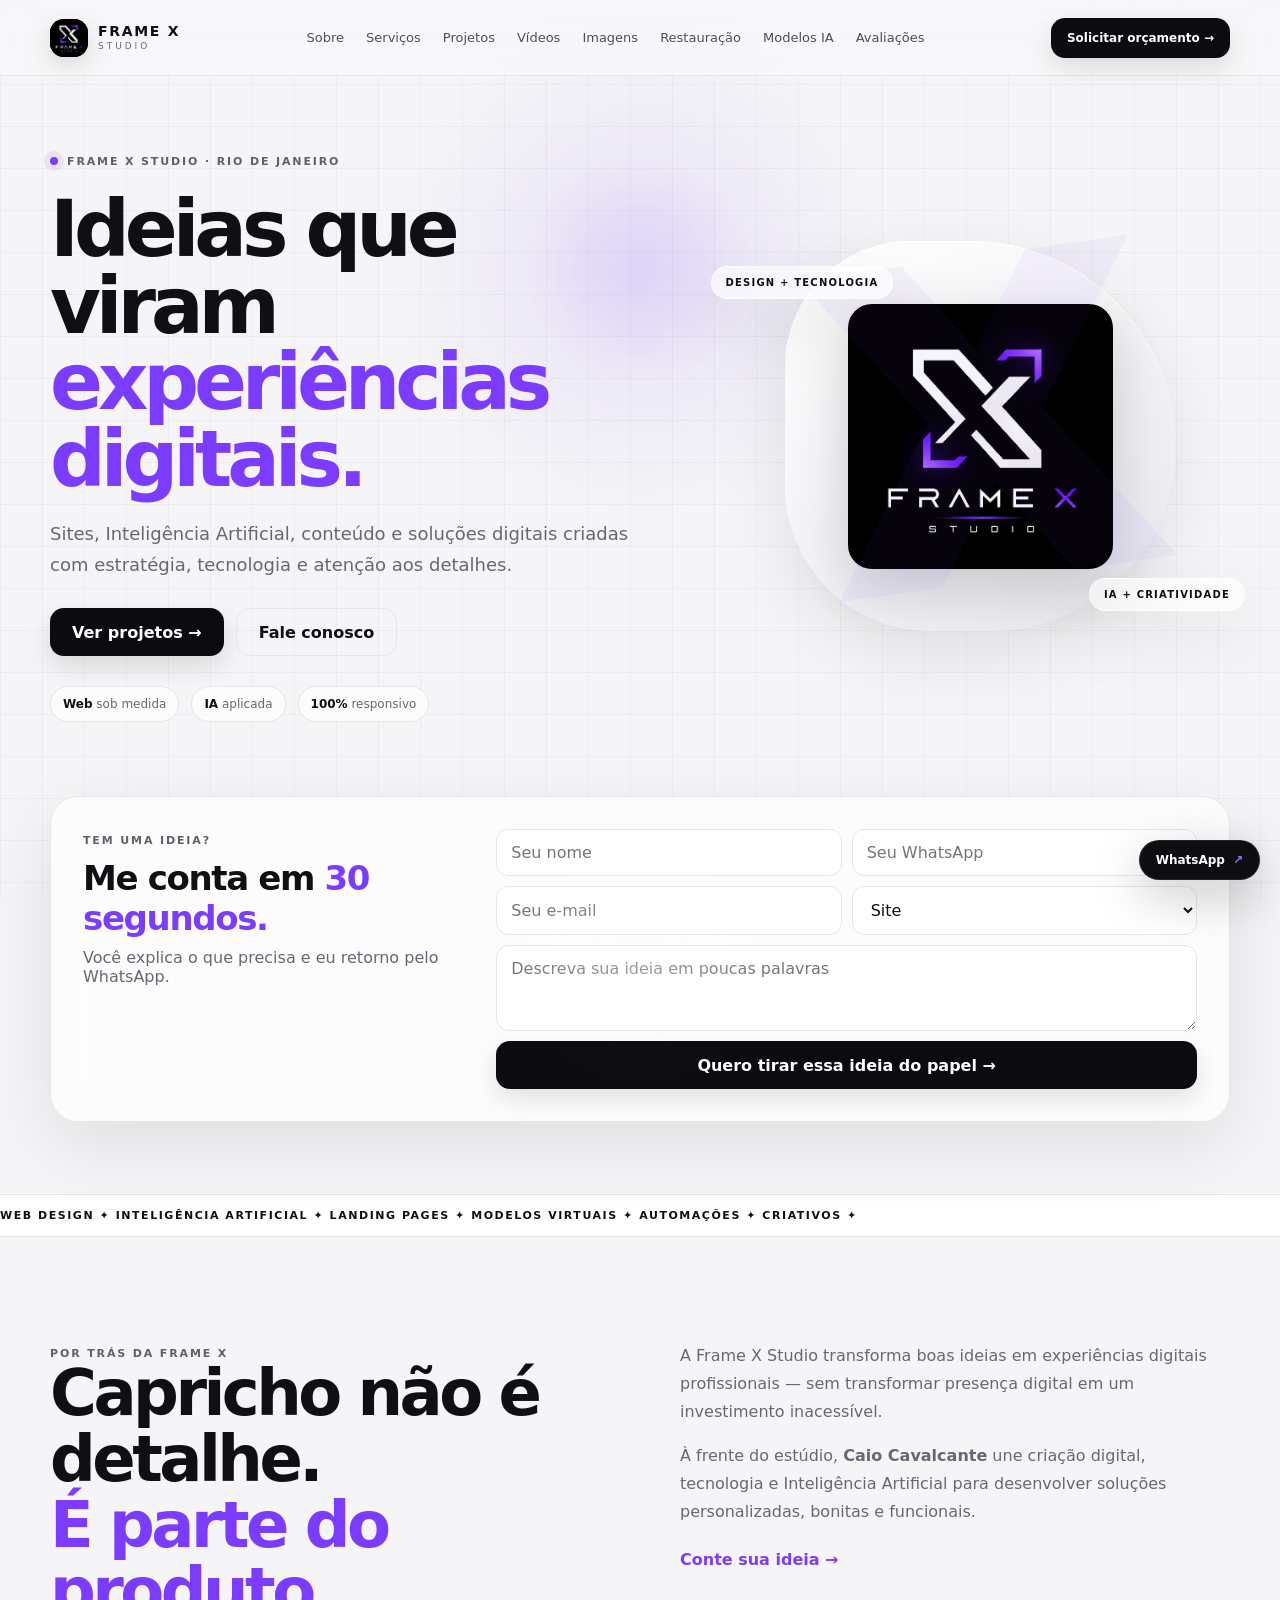
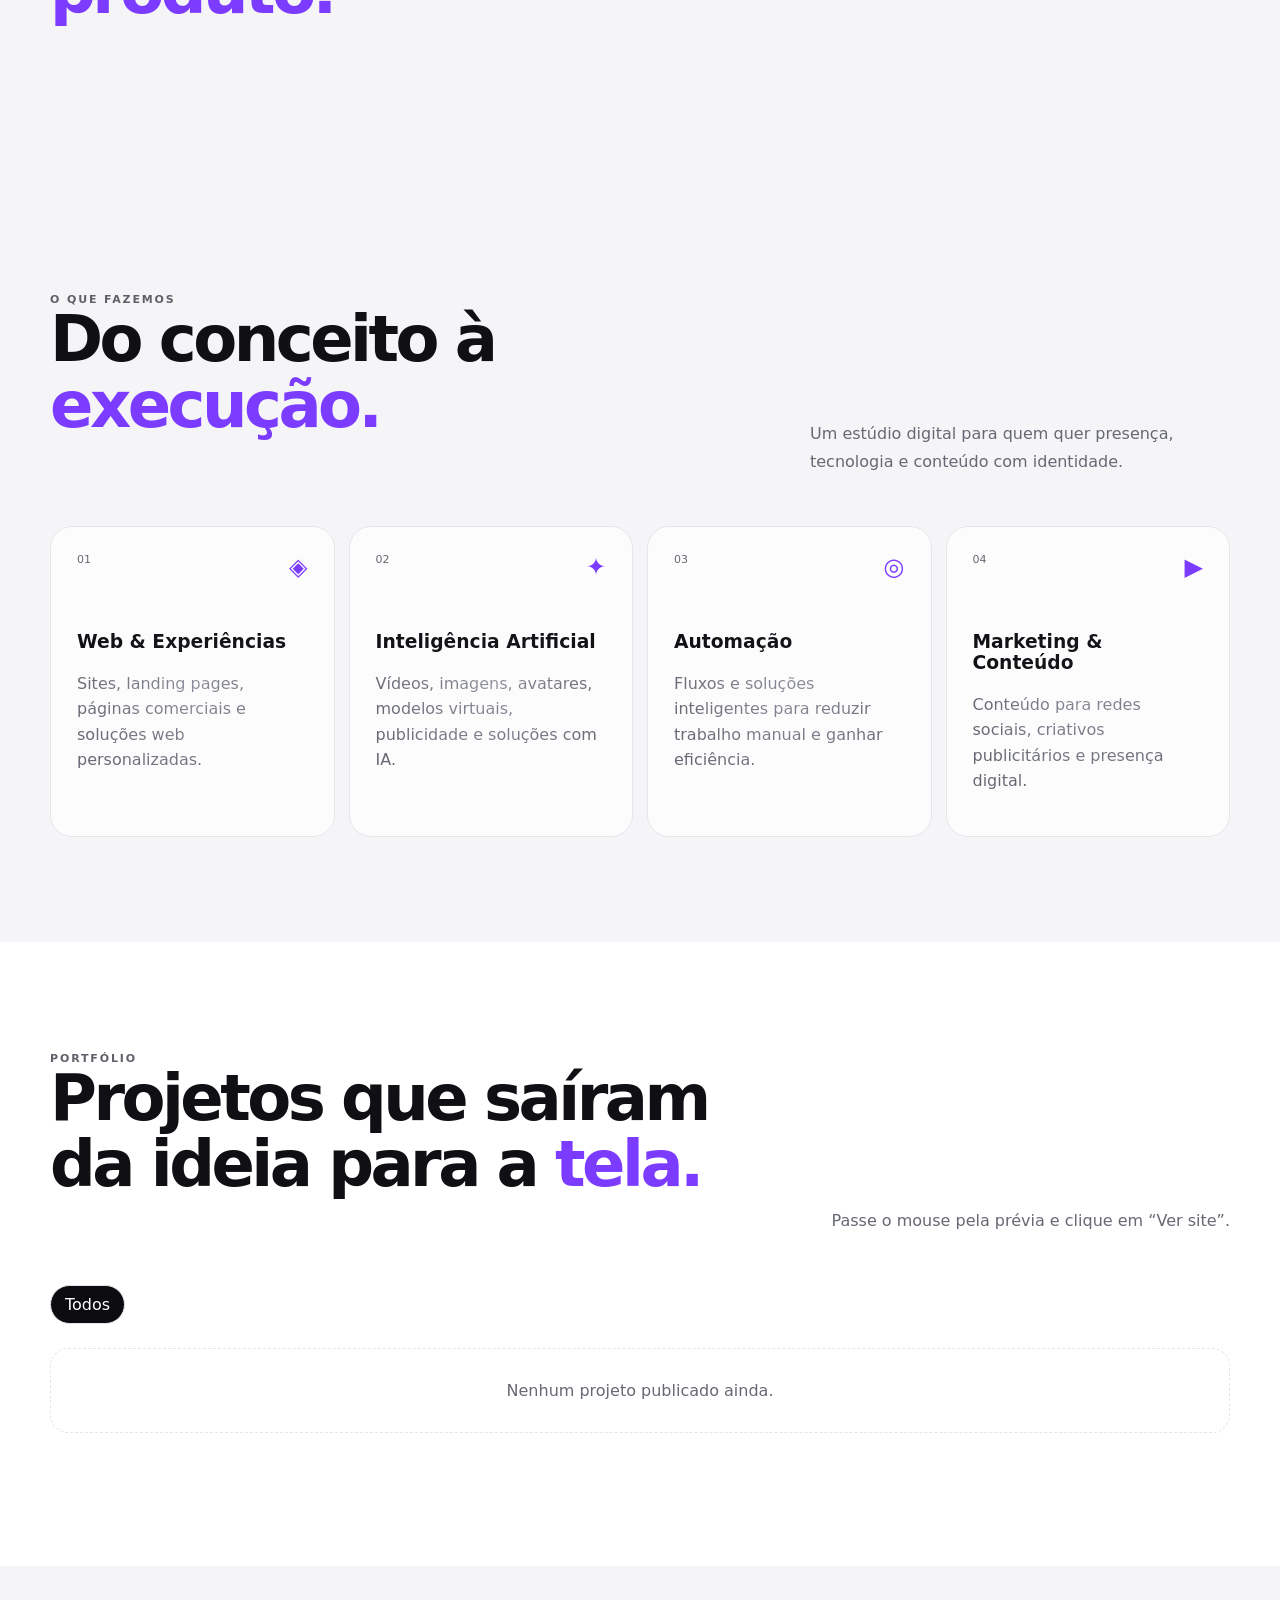
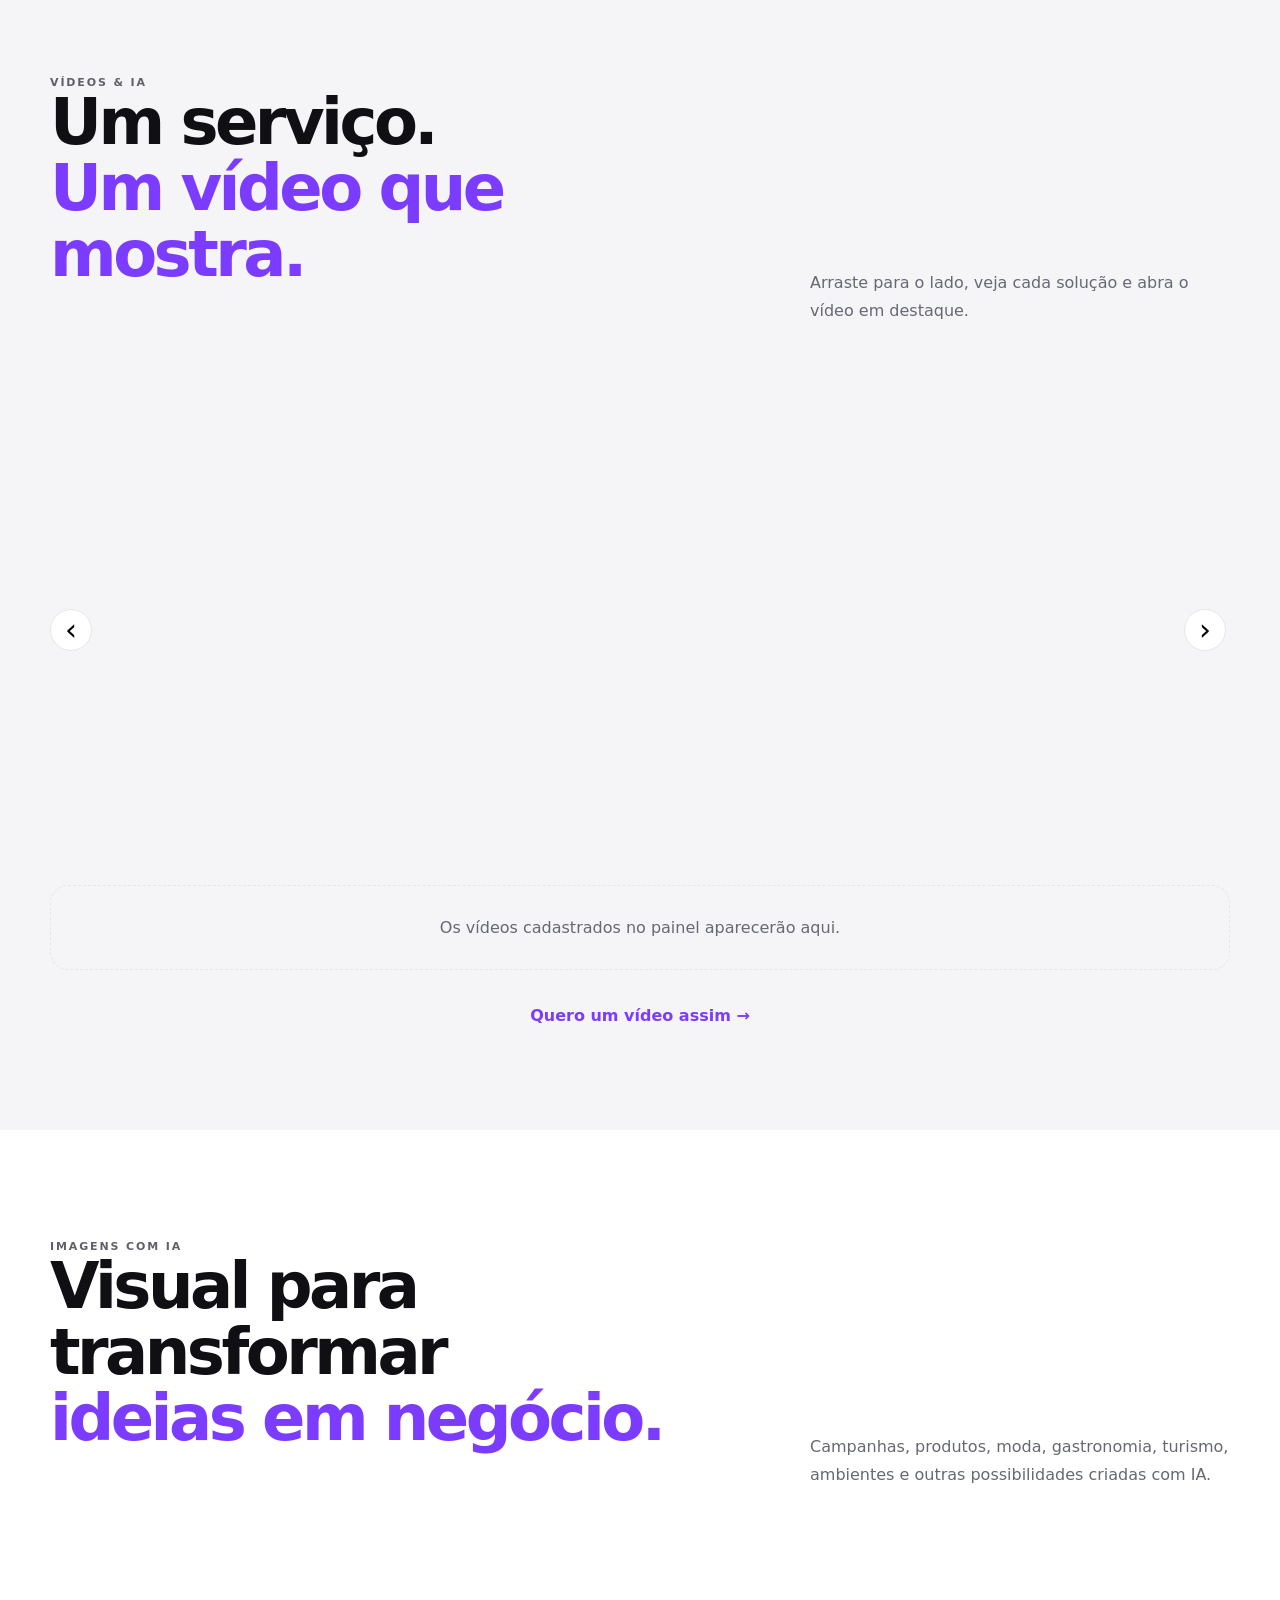
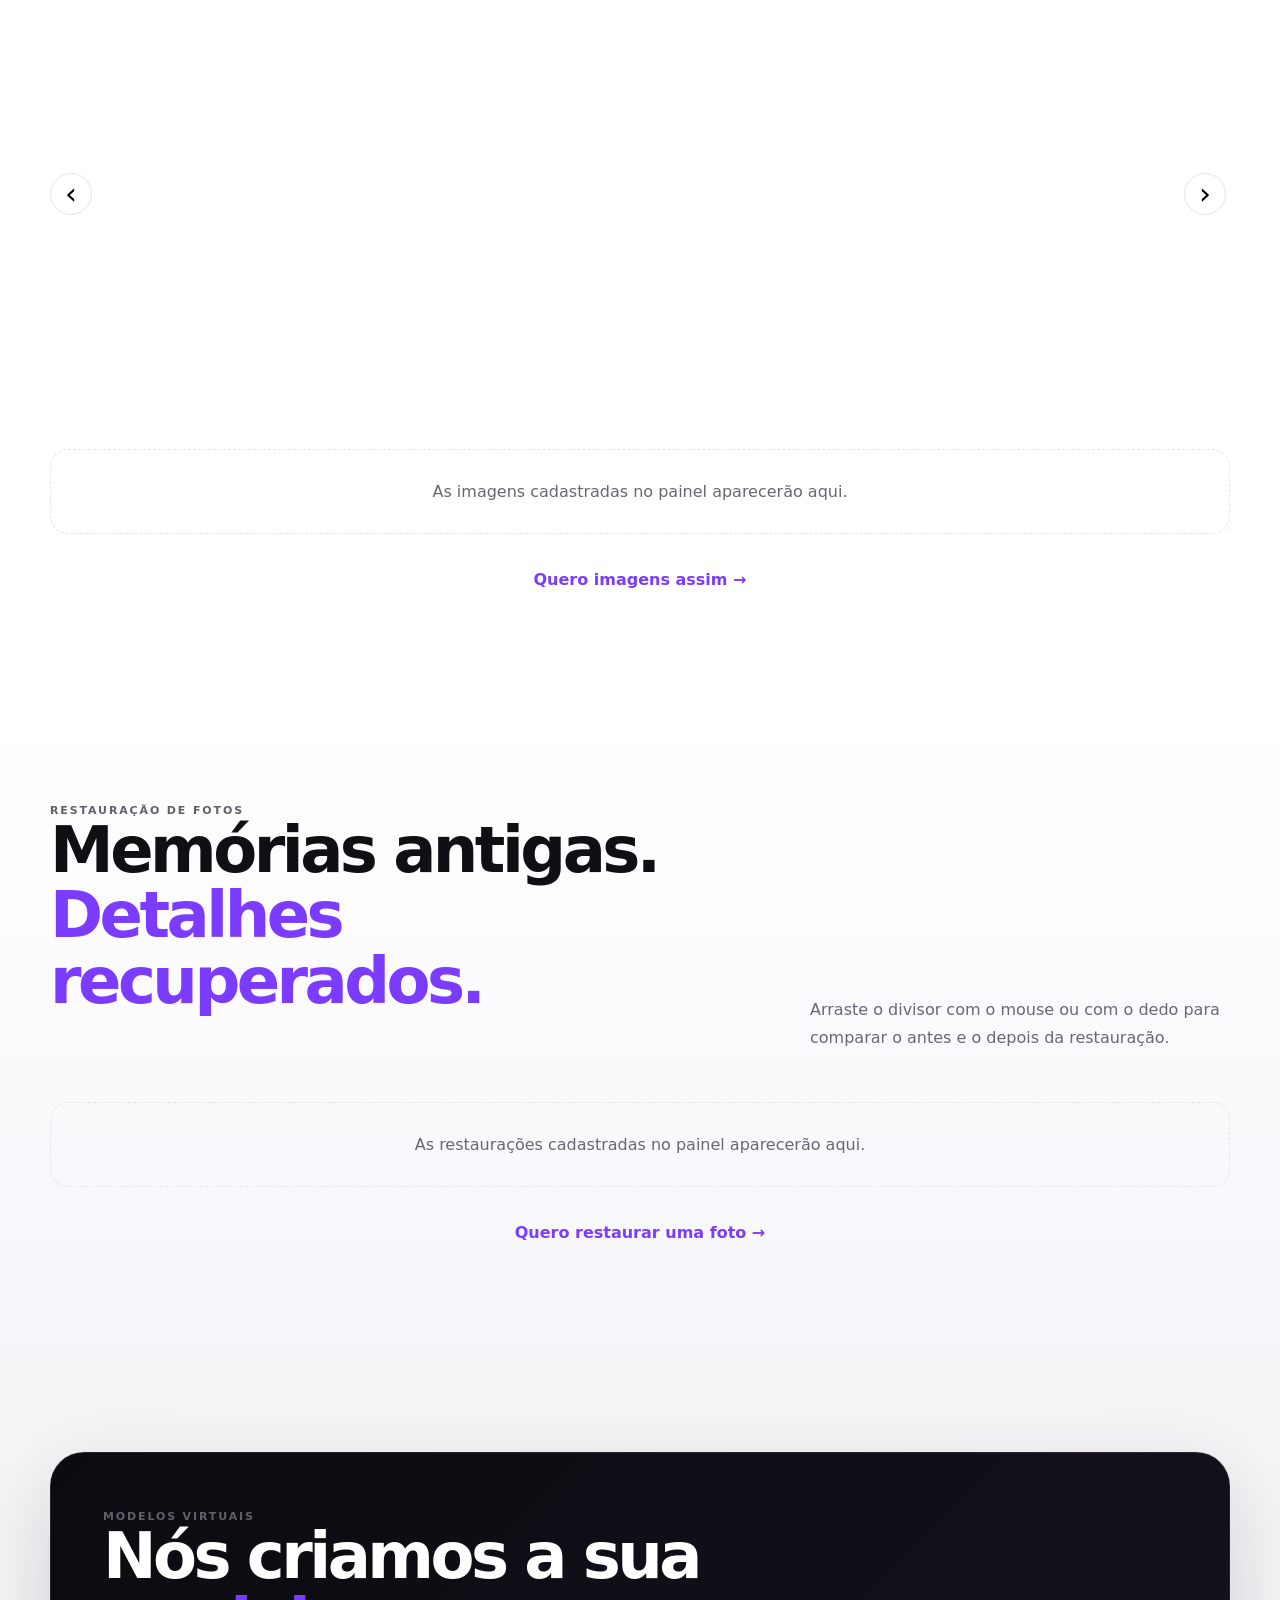
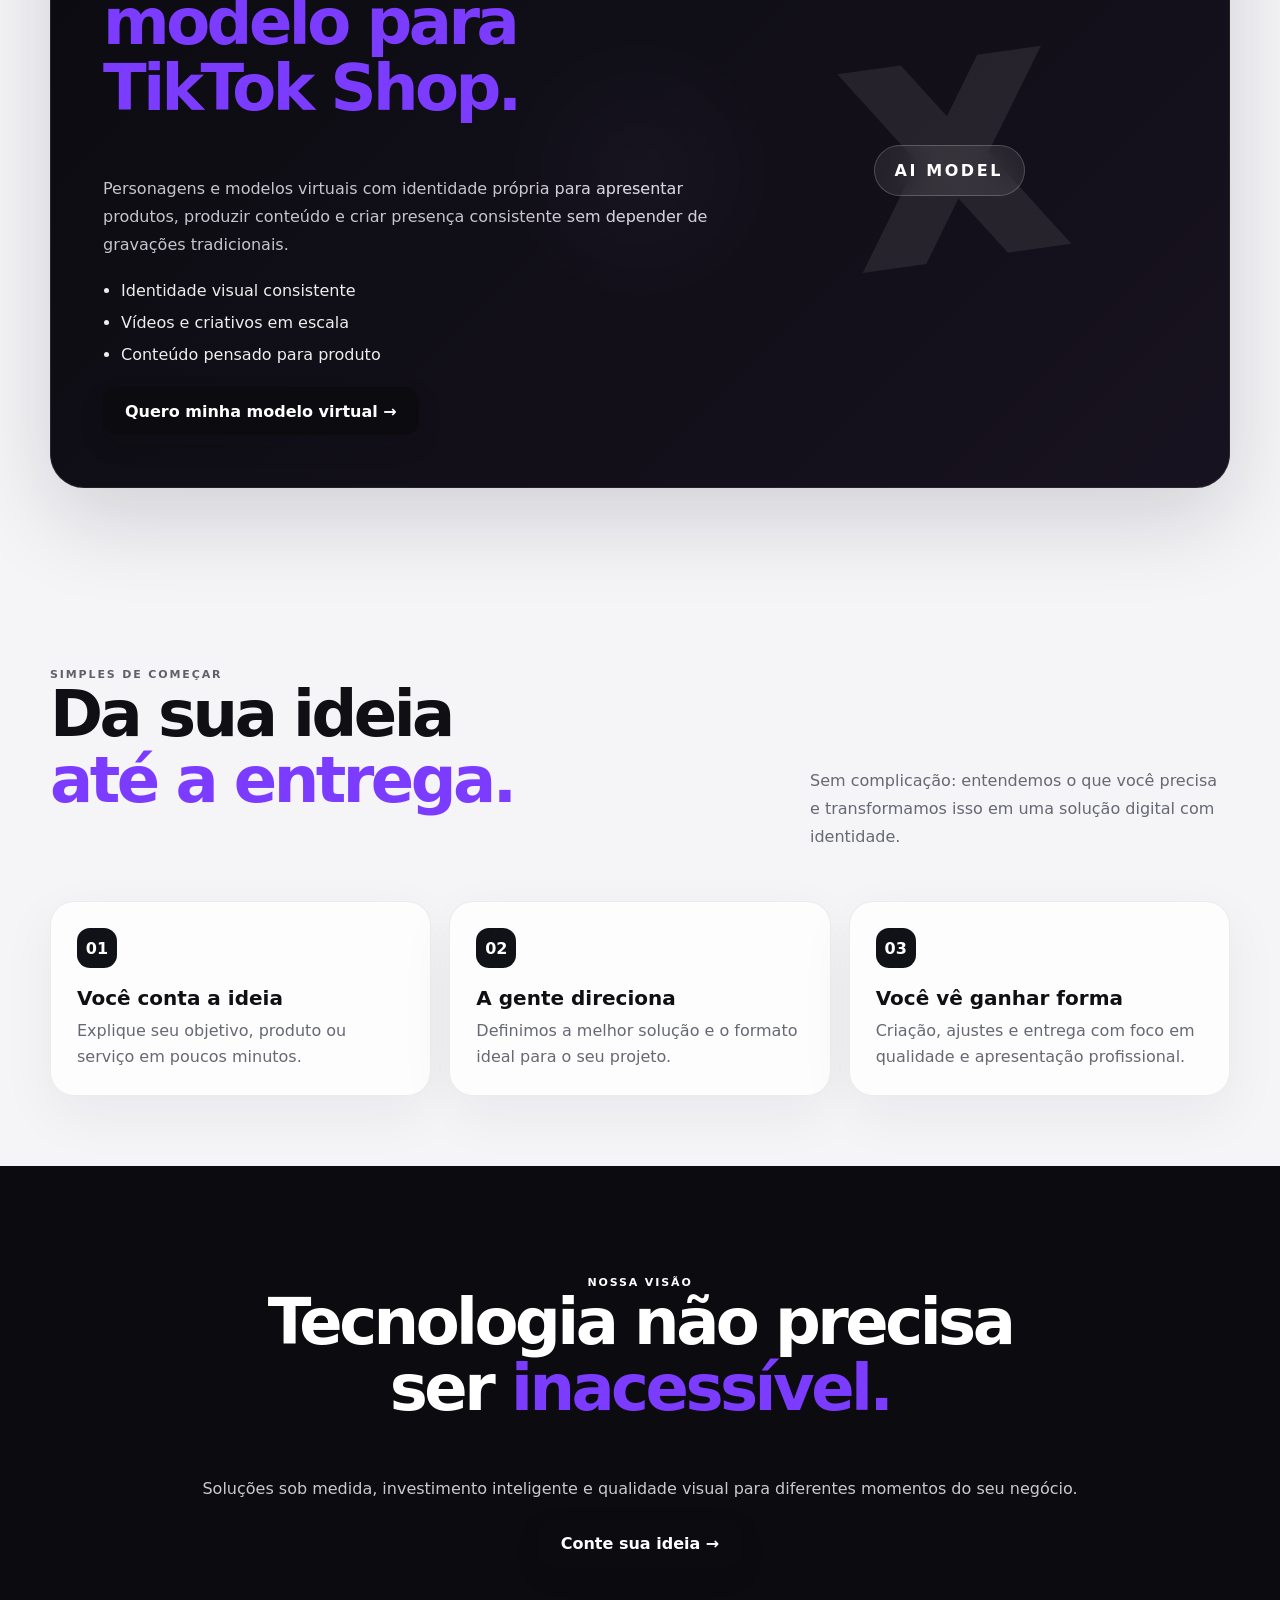
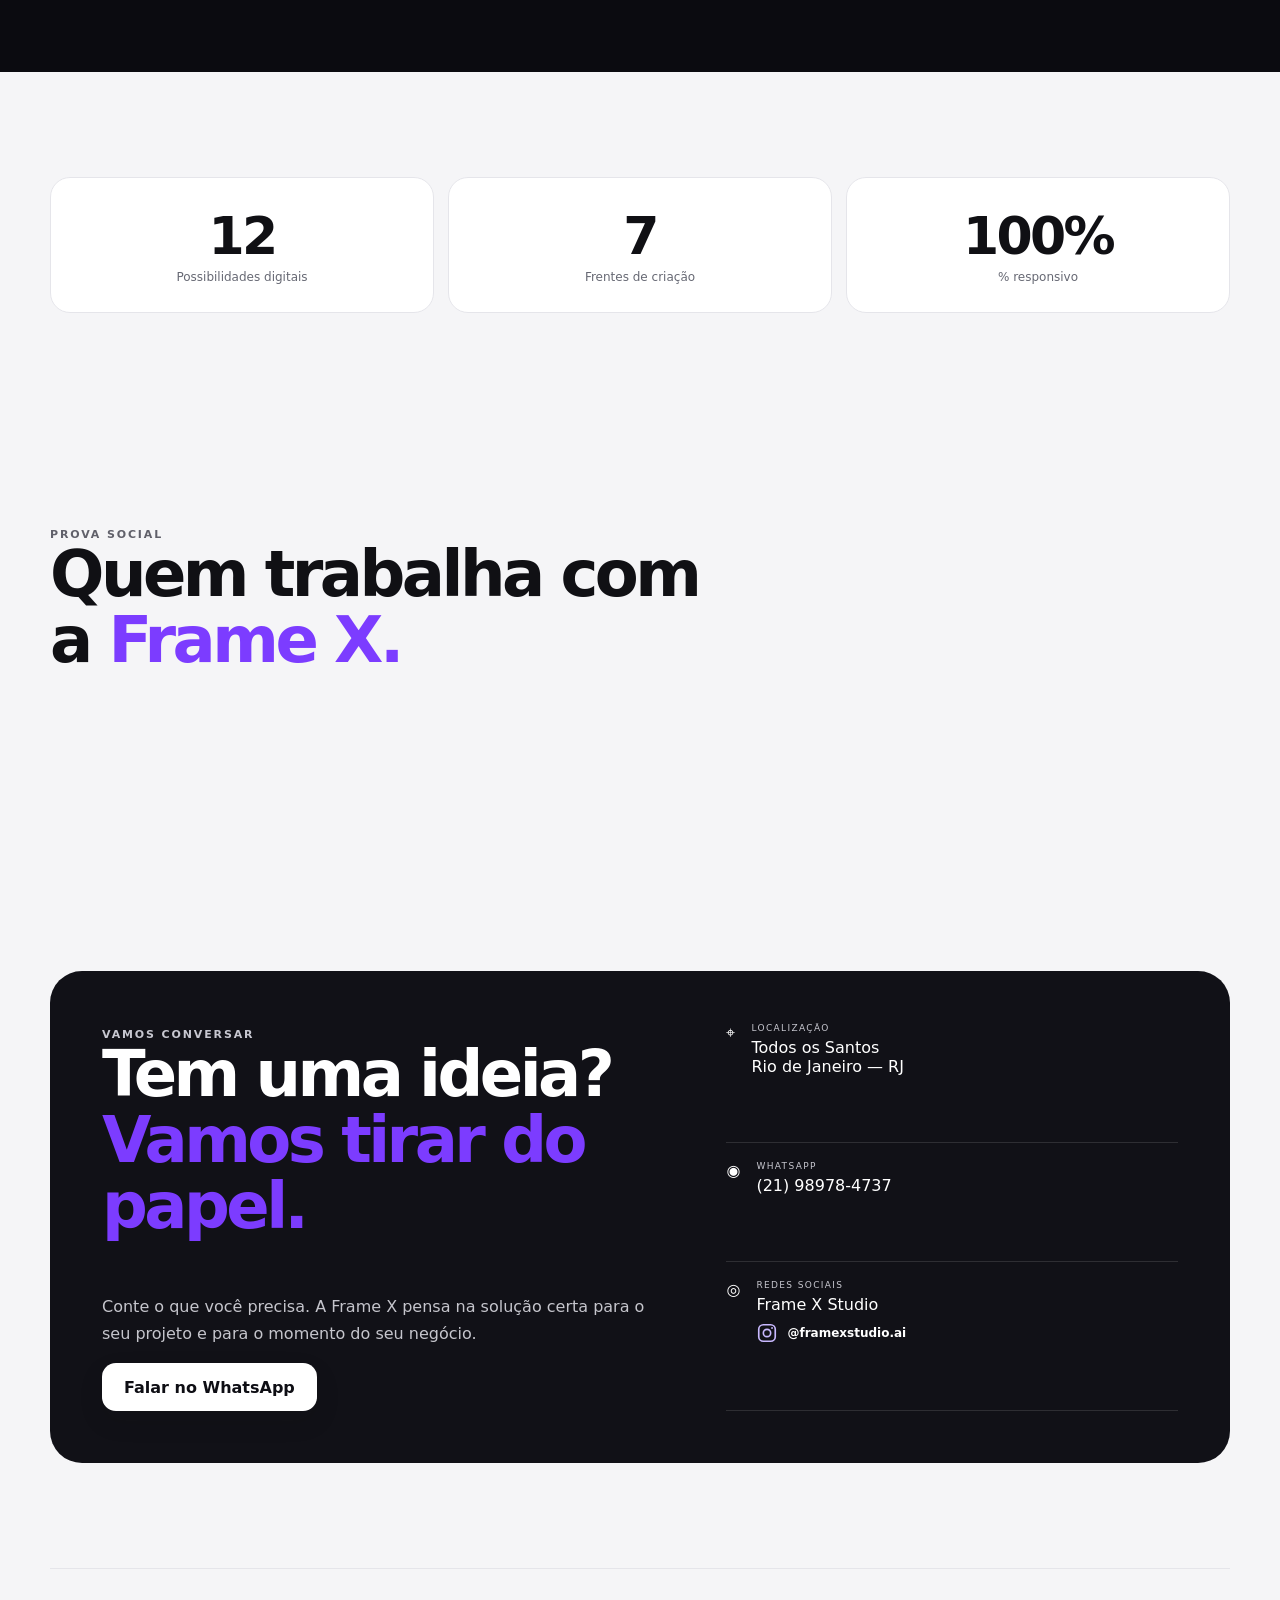
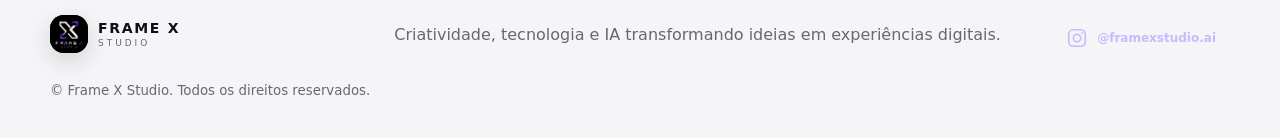
==== commit eb452a67: "V14 - Mosaico do portfólio + controle de áudio" ====
--- a/index.html
+++ b/index.html
@@ -23,7 +23,7 @@
         <span class="eyebrow"><i></i> FRAME X STUDIO · RIO DE JANEIRO</span>
         <h1 id="heroTitle">Ideias que viram <em>experiências digitais.</em></h1>
         <p id="heroText">Sites, Inteligência Artificial, conteúdo e soluções digitais criadas com estratégia, tecnologia e atenção aos detalhes.</p>
-        <div class="actions"><a class="btn" href="#projetos">Ver projetos →</a><a class="btn ghost" id="heroWhatsapp" target="_blank" rel="noopener">Falar comigo</a></div>
+        <div class="actions"><a class="btn" href="#projetos">Ver projetos →</a><a class="btn ghost" id="heroWhatsapp" target="_blank" rel="noopener">Fale conosco</a></div>
         <div class="trust"><span><b>Web</b> sob medida</span><span><b>IA</b> aplicada</span><span><b>100%</b> responsivo</span></div>
       </div>
       <div class="heroArt reveal"><div class="xMark">X</div><div class="orb"><img src="assets/frame-x-logo.png" alt=""></div><span class="floatTag t1">DESIGN + TECNOLOGIA</span><span class="floatTag t2">IA + CRIATIVIDADE</span></div>
--- a/styles.css
+++ b/styles.css
@@ -63,3 +63,89 @@
 .adminHeaderActions #homePreviewBtn{white-space:nowrap;text-decoration:none}
 @media(max-width:900px){.homePreviewFrameWrap{height:600px;min-height:420px}.adminHeaderActions #homePreviewBtn{display:none}}
 @media(max-width:640px){.homePreviewFrameWrap{height:520px;min-height:380px;border-radius:16px}}
+
+
+/* V13 — controles de portfólio, vídeo limpo e CTA direto */
+/* Portfólio em grade de 12 colunas: tamanho é controlado pelo admin e não depende de destaque. */
+.projectGrid{grid-template-columns:repeat(12,minmax(0,1fr));align-items:start}
+.project{grid-column:span 6;min-width:0}
+.project.size-compact{grid-column:span 4}
+.project.size-standard{grid-column:span 6}
+.project.size-wide{grid-column:span 8}
+.project.size-showcase{grid-column:1/-1}
+.project.featured{grid-column:auto}
+.project.featured.size-compact{grid-column:span 4}
+.project.featured.size-standard{grid-column:span 6}
+.project.featured.size-wide{grid-column:span 8}
+.project.featured.size-showcase{grid-column:1/-1}
+.project .screen{height:clamp(320px,38vw,500px)}
+.project.size-compact .screen{height:clamp(290px,31vw,410px)}
+.project.size-wide .screen{height:clamp(350px,42vw,540px)}
+.project.size-showcase .screen{height:clamp(400px,48vw,620px)}
+.project:hover .screen img,.project.featured:hover .screen img{transform:translateY(calc(-100% + var(--preview-h,500px)))}
+.project.size-compact{--preview-h:410px}.project.size-standard{--preview-h:500px}.project.size-wide{--preview-h:540px}.project.size-showcase{--preview-h:620px}
+.project.size-compact .projectInfo h3{font-size:21px}.project.size-showcase .projectInfo h3{font-size:28px}
+
+/* Vídeo: exibe somente o título definido no admin + CTA. Categoria fica apenas no painel. */
+.videoServiceHead{align-items:center;min-height:64px;padding:2px 2px 14px}
+.videoServiceHead>div{display:contents}
+.videoServiceHead small{display:none!important}
+.videoServiceHead h3{font-size:clamp(18px,1.8vw,24px);line-height:1.08;max-width:min(62%,300px);margin:0;overflow-wrap:anywhere}
+.videoCardCta{flex:0 0 auto;max-width:44%;white-space:normal;text-align:center;line-height:1.2}
+.coverItem:not(.active) .videoServiceHead{opacity:.58}
+
+@media(max-width:980px){
+ .project.size-compact{grid-column:span 6}.project.size-standard,.project.size-wide,.project.size-showcase{grid-column:1/-1}
+ .project.featured.size-compact{grid-column:span 6}.project.featured.size-standard,.project.featured.size-wide,.project.featured.size-showcase{grid-column:1/-1}
+ .project .screen,.project.size-compact .screen,.project.size-wide .screen,.project.size-showcase .screen{height:430px}
+ .project:hover .screen img,.project.featured:hover .screen img{transform:none}
+ .videoServiceHead h3{max-width:60%}
+}
+@media(max-width:640px){
+ .projectGrid{grid-template-columns:1fr}.project,.project.size-compact,.project.size-standard,.project.size-wide,.project.size-showcase,.project.featured.size-compact,.project.featured.size-standard,.project.featured.size-wide,.project.featured.size-showcase{grid-column:1/-1}
+ .project .screen,.project.size-compact .screen,.project.size-wide .screen,.project.size-showcase .screen{height:min(92vw,390px)}
+ .videoServiceHead{min-height:58px;grid-template-columns:minmax(0,1fr) auto;gap:8px}
+ .videoServiceHead h3{max-width:none;font-size:17px}
+ .videoCardCta{max-width:128px;padding:8px 10px;font-size:8px}
+}
+
+
+/* V14 — flexible portfolio mosaic + inline video audio */
+.project.size-quarter{grid-column:span 3}
+.project.size-third{grid-column:span 4}
+.project.size-five{grid-column:span 5}
+.project.size-half{grid-column:span 6}
+.project.size-seven{grid-column:span 7}
+.project.size-twoThirds{grid-column:span 8}
+.project.size-threeQuarters{grid-column:span 9}
+.project.size-full{grid-column:1/-1}
+.project.featured.size-quarter{grid-column:span 3}
+.project.featured.size-third{grid-column:span 4}
+.project.featured.size-five{grid-column:span 5}
+.project.featured.size-half{grid-column:span 6}
+.project.featured.size-seven{grid-column:span 7}
+.project.featured.size-twoThirds{grid-column:span 8}
+.project.featured.size-threeQuarters{grid-column:span 9}
+.project.featured.size-full{grid-column:1/-1}
+.project.size-quarter .screen{height:clamp(260px,27vw,380px)}
+.project.size-third .screen{height:clamp(290px,31vw,410px)}
+.project.size-five .screen{height:clamp(310px,34vw,450px)}
+.project.size-half .screen{height:clamp(320px,38vw,500px)}
+.project.size-seven .screen{height:clamp(340px,40vw,520px)}
+.project.size-twoThirds .screen{height:clamp(350px,42vw,540px)}
+.project.size-threeQuarters .screen{height:clamp(370px,45vw,570px)}
+.project.size-full .screen{height:clamp(400px,48vw,620px)}
+.videoVolumeBtn{position:absolute;right:14px;bottom:14px;z-index:5;width:40px;height:40px;border:1px solid rgba(255,255,255,.18);border-radius:50%;display:grid;place-items:center;background:rgba(10,10,15,.76);backdrop-filter:blur(10px);color:#fff;font-size:17px;cursor:pointer;box-shadow:0 10px 28px rgba(0,0,0,.2);transition:.2s ease}
+.videoVolumeBtn:hover{transform:scale(1.06);background:rgba(116,82,255,.92)}
+@media(max-width:980px){
+ .project.size-quarter,.project.size-third{grid-column:span 6}
+ .project.size-five,.project.size-half,.project.size-seven,.project.size-twoThirds,.project.size-threeQuarters,.project.size-full{grid-column:1/-1}
+ .project.featured.size-quarter,.project.featured.size-third{grid-column:span 6}
+ .project.featured.size-five,.project.featured.size-half,.project.featured.size-seven,.project.featured.size-twoThirds,.project.featured.size-threeQuarters,.project.featured.size-full{grid-column:1/-1}
+}
+@media(max-width:640px){
+ .project.size-quarter,.project.size-third,.project.size-five,.project.size-half,.project.size-seven,.project.size-twoThirds,.project.size-threeQuarters,.project.size-full,
+ .project.featured.size-quarter,.project.featured.size-third,.project.featured.size-five,.project.featured.size-half,.project.featured.size-seven,.project.featured.size-twoThirds,.project.featured.size-threeQuarters,.project.featured.size-full{grid-column:1/-1}
+ .project.size-quarter .screen,.project.size-third .screen,.project.size-five .screen,.project.size-half .screen,.project.size-seven .screen,.project.size-twoThirds .screen,.project.size-threeQuarters .screen,.project.size-full .screen{height:min(92vw,390px)}
+ .videoVolumeBtn{right:10px;bottom:10px;width:38px;height:38px}
+}
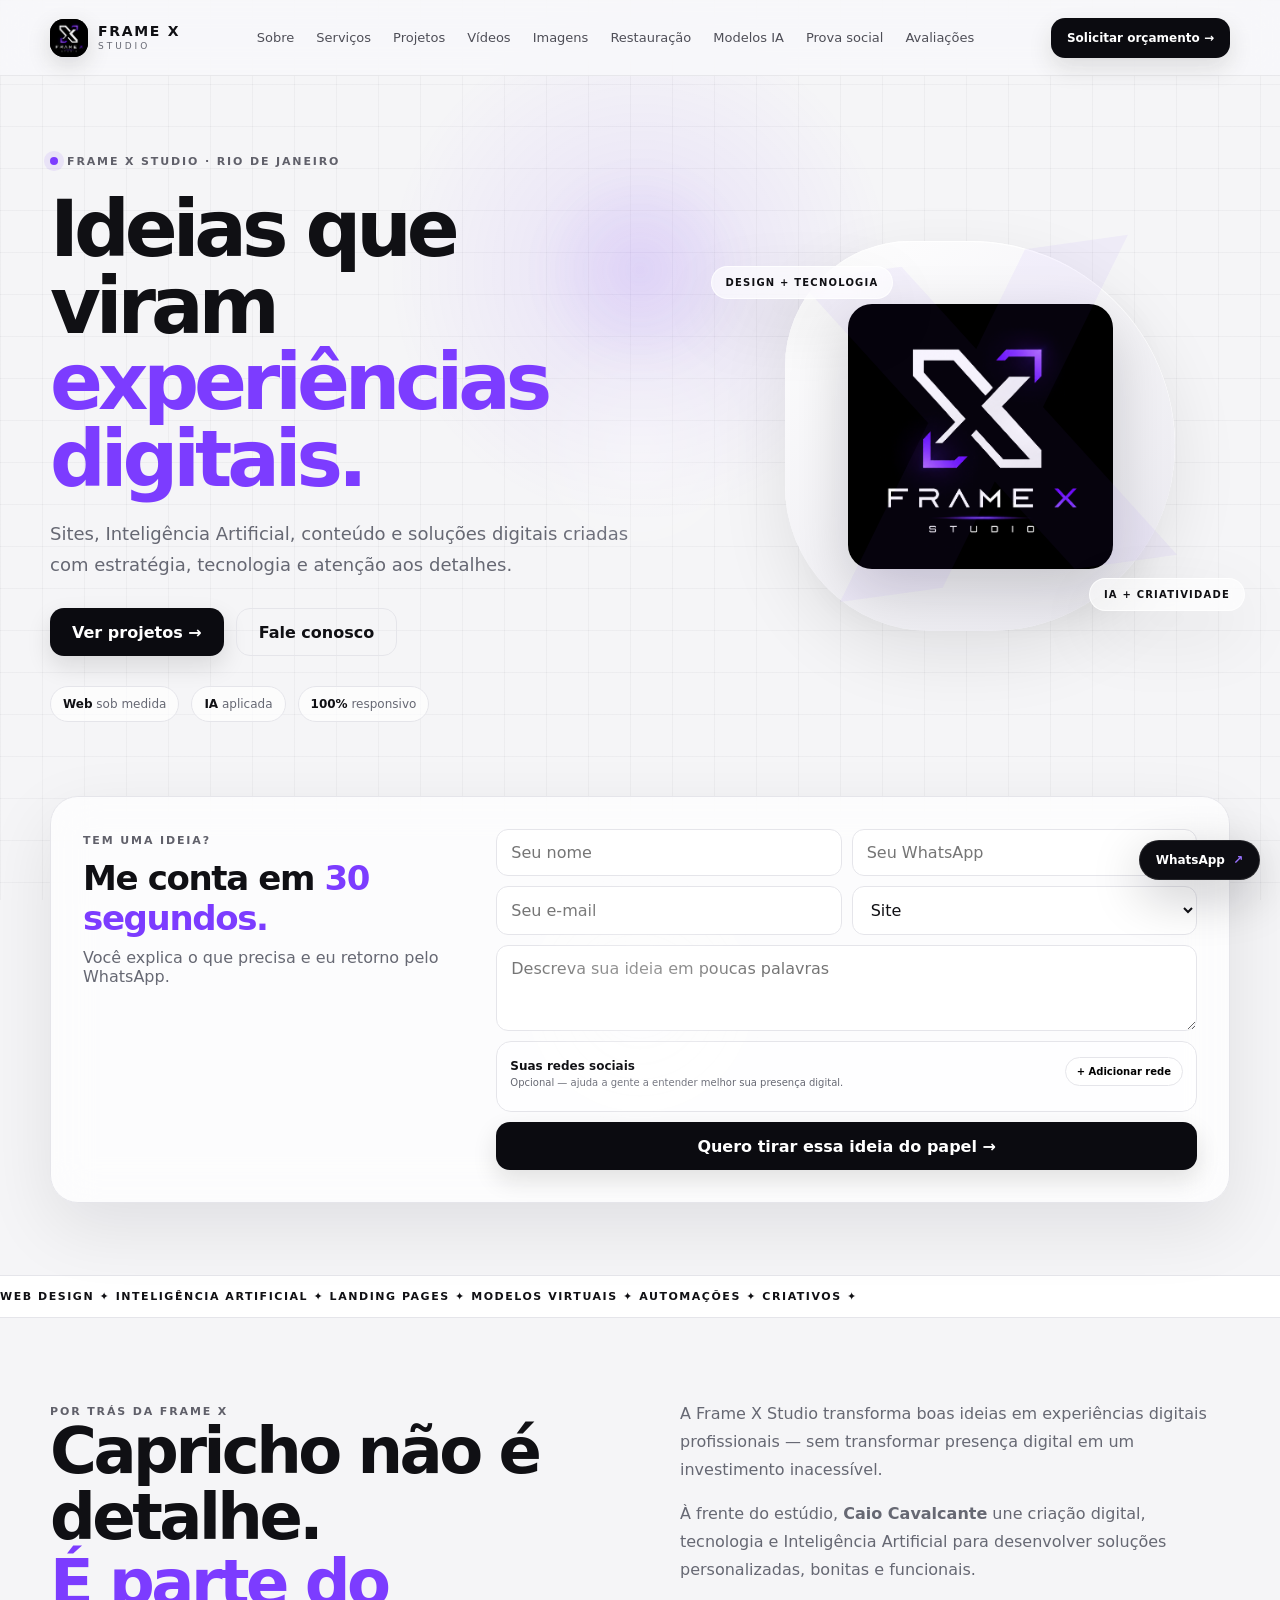
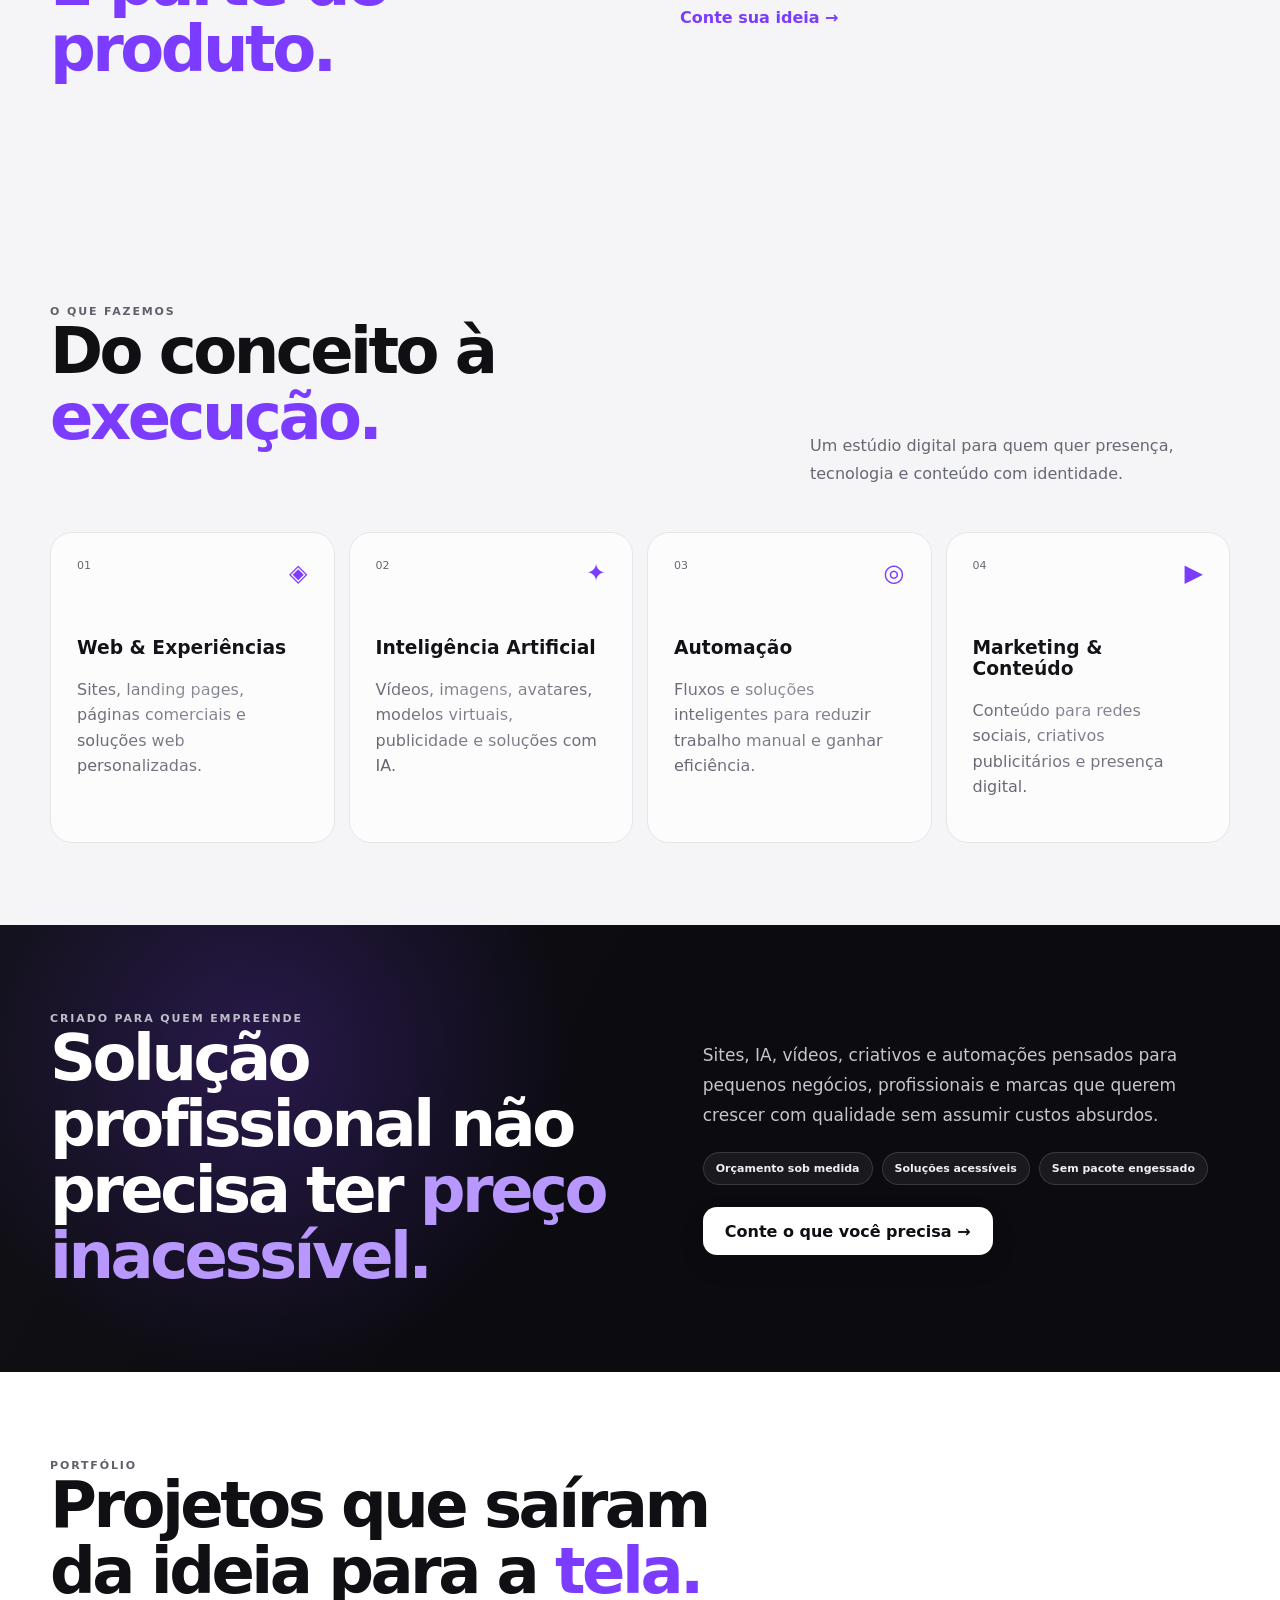
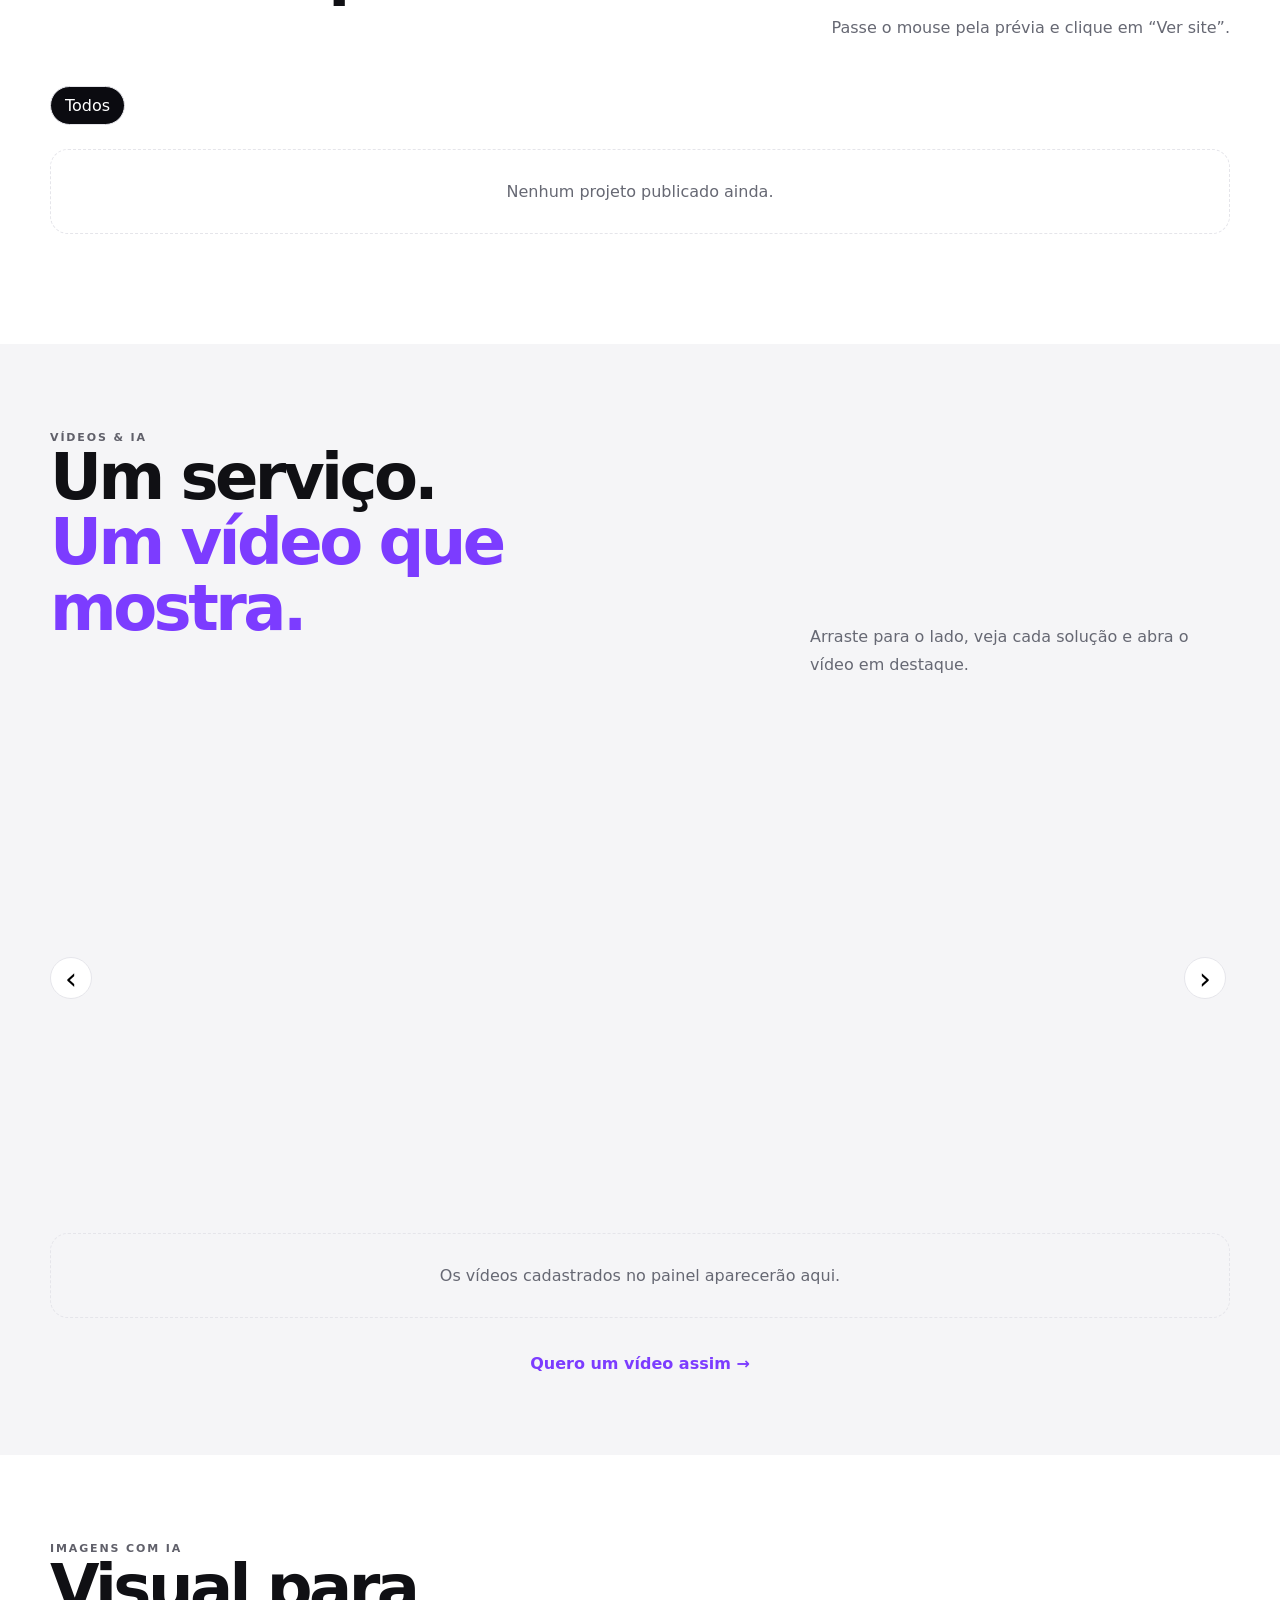
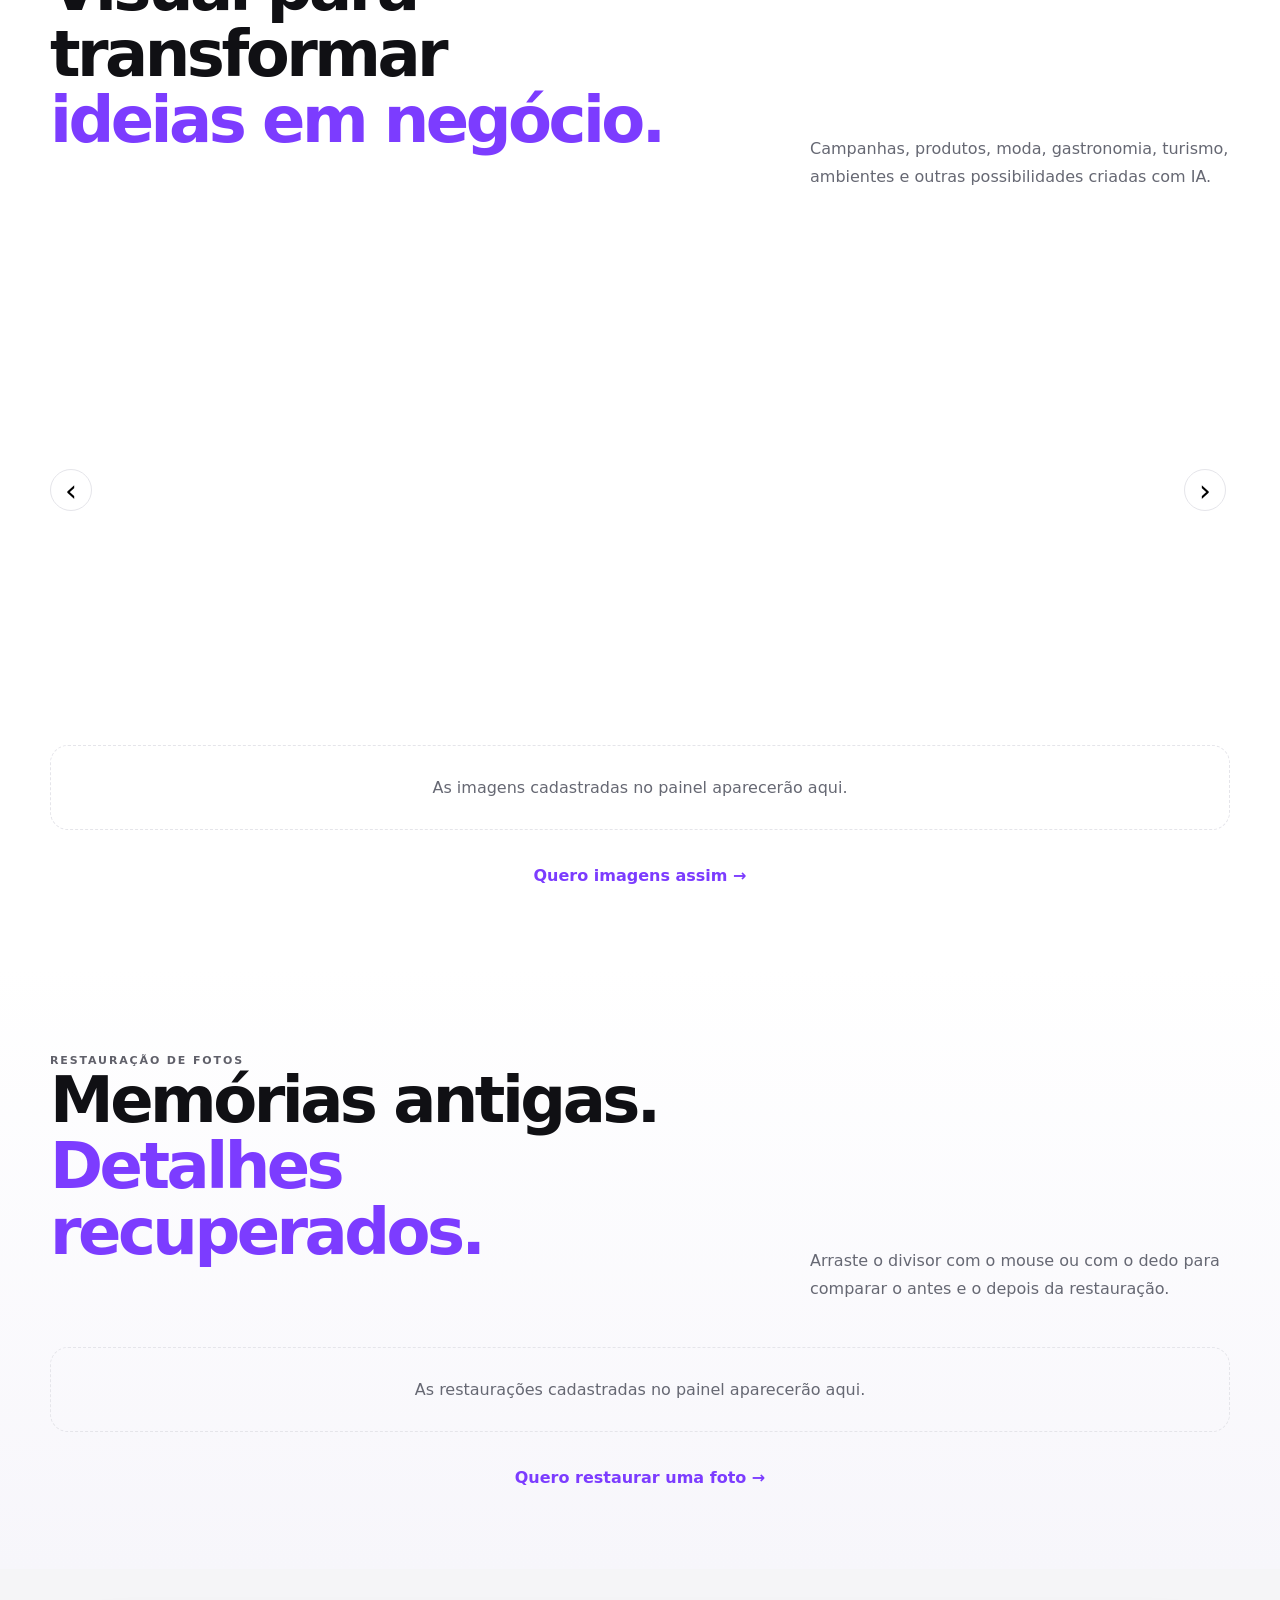
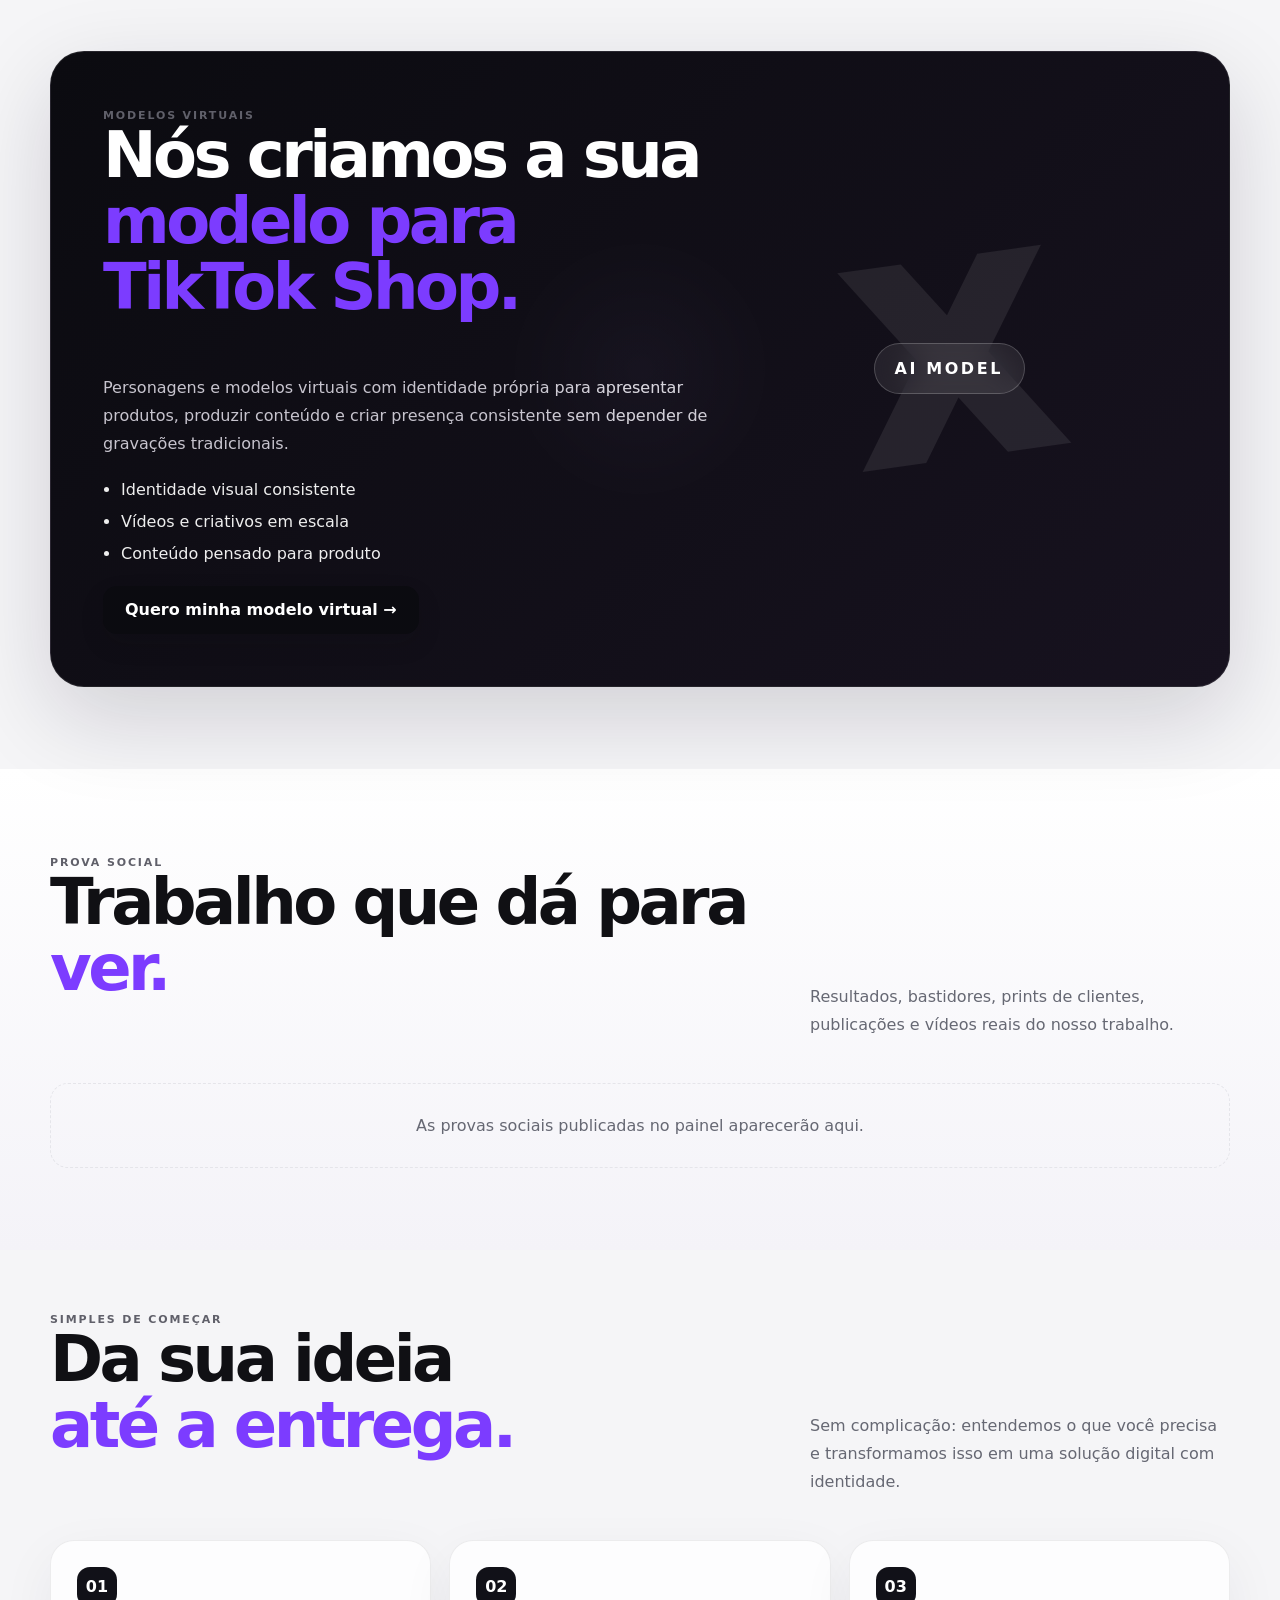
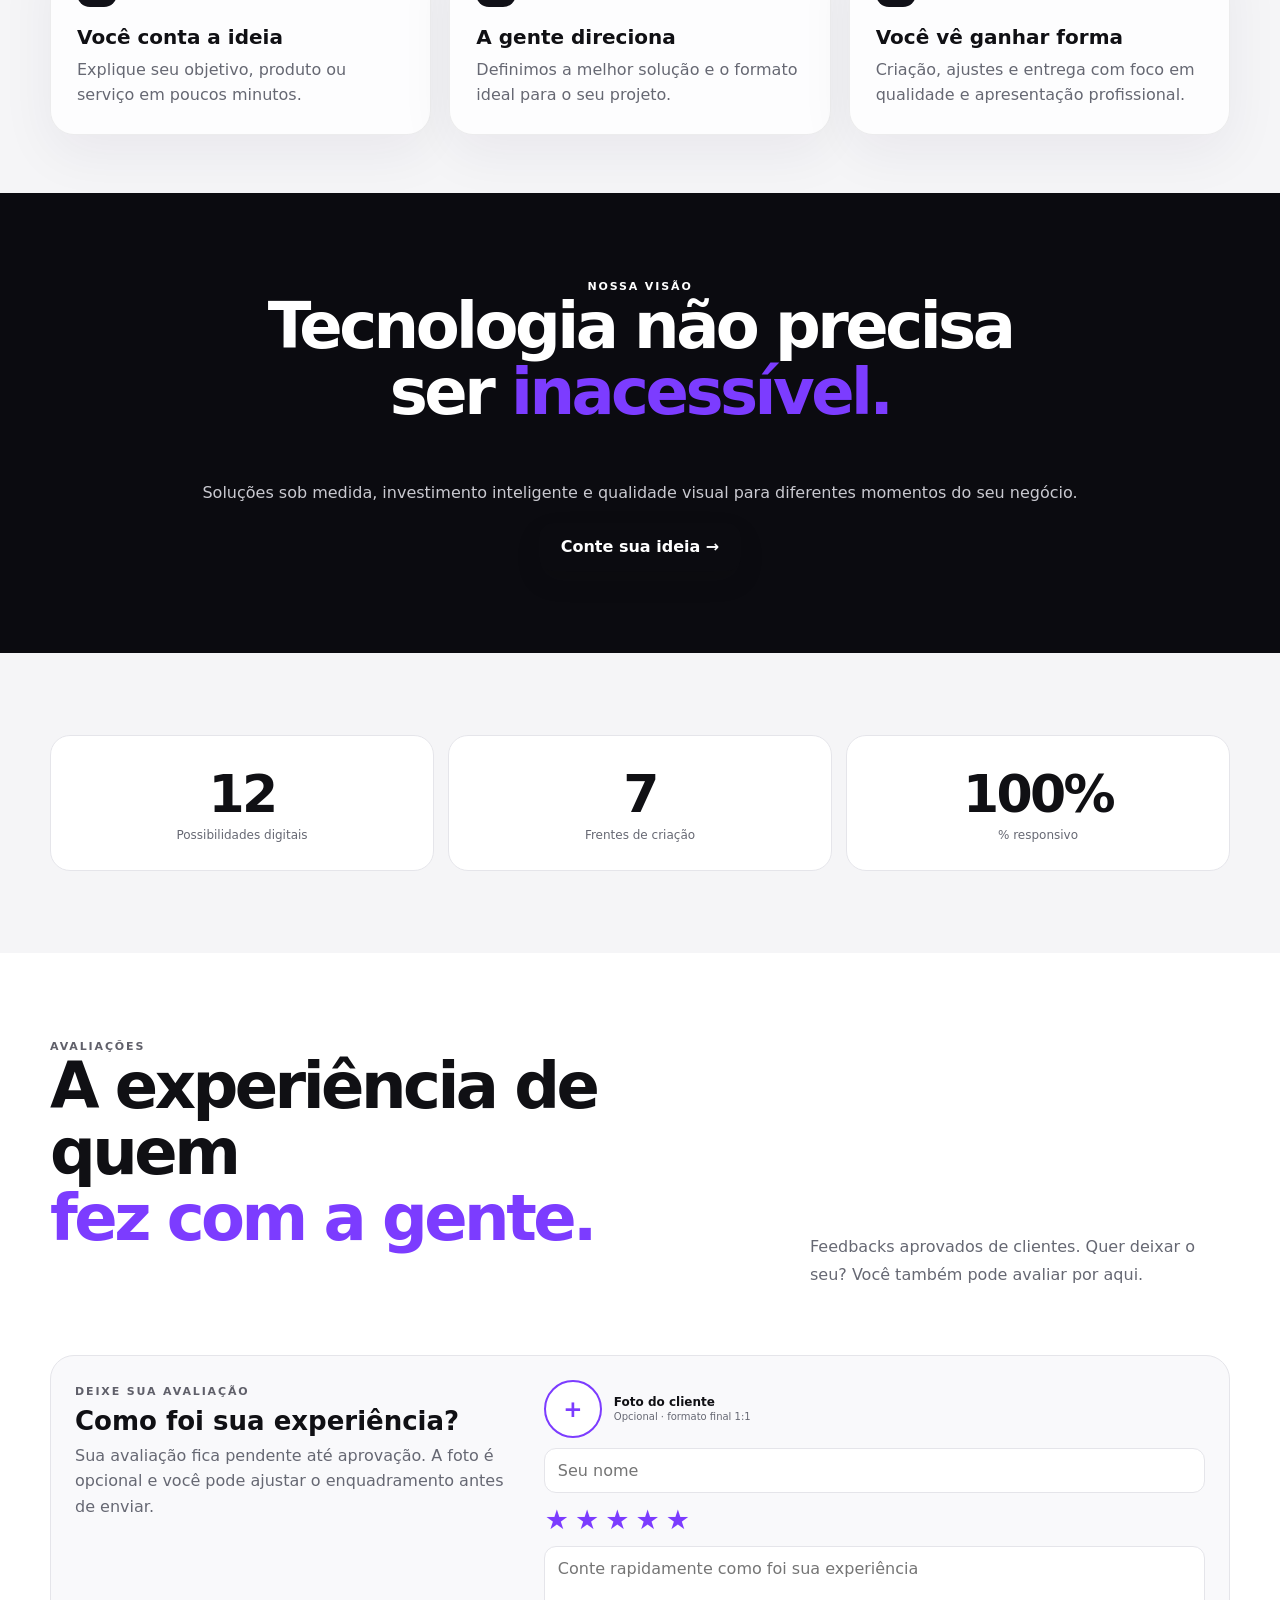
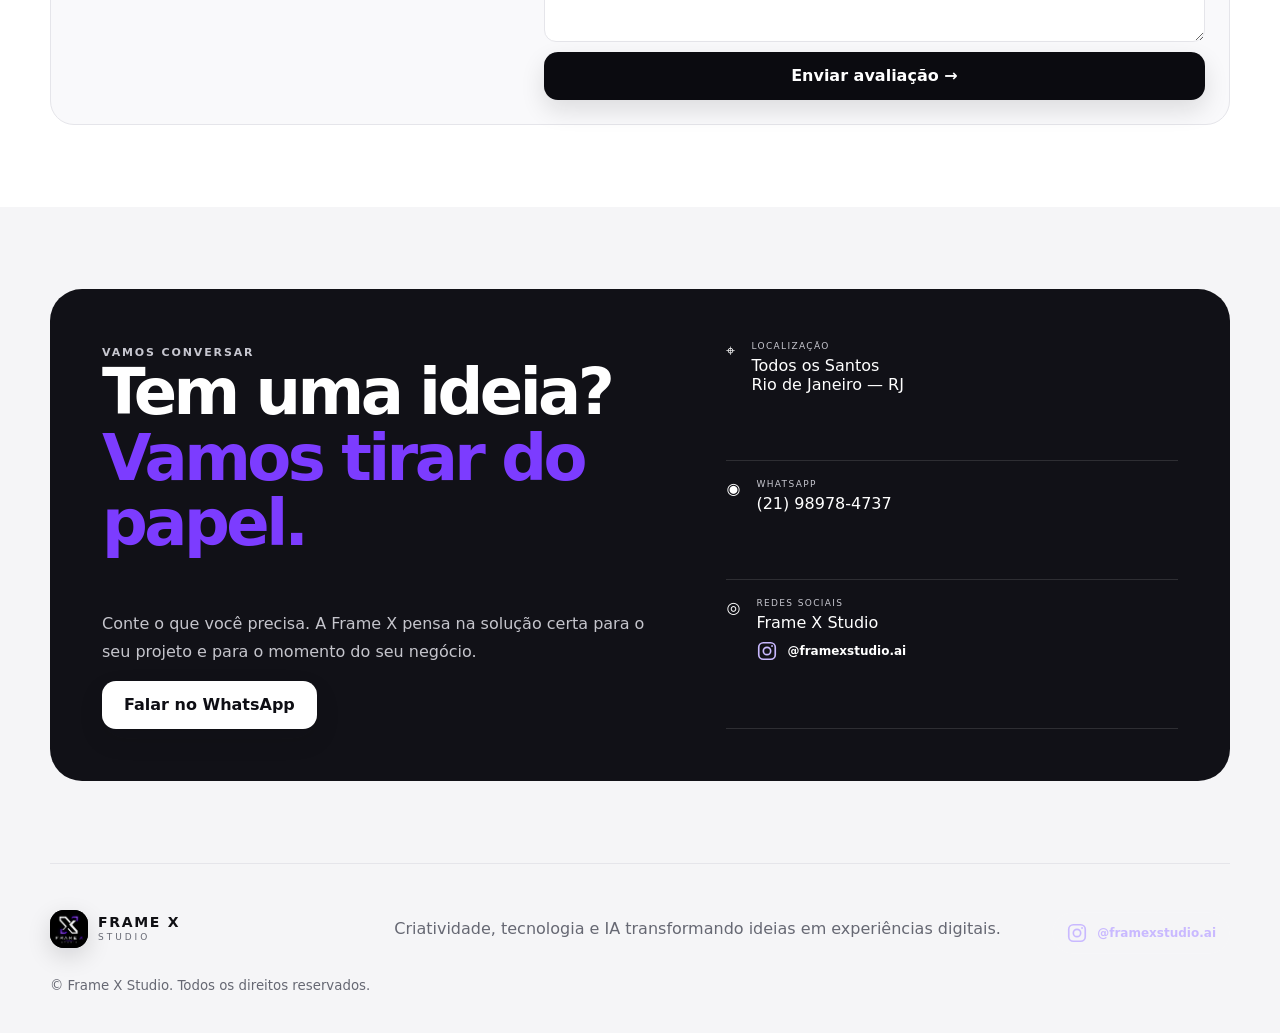
==== commit 617e015e: "Frame X Studio V15  Prova Social + Avaliações" ====
--- a/index.html
+++ b/index.html
@@ -13,7 +13,7 @@
   <div class="ambient" aria-hidden="true"></div><div class="gridGlow" aria-hidden="true"></div>
   <header class="topbar">
     <a class="brand" href="#inicio"><img src="assets/frame-x-logo.png" alt="Frame X Studio"><span><b>FRAME X</b><small>STUDIO</small></span></a>
-    <nav><a href="#sobre">Sobre</a><a href="#servicos">Serviços</a><a href="#projetos">Projetos</a><a href="#videos">Vídeos</a><a href="#imagens">Imagens</a><a href="#restauracao">Restauração</a><a href="#modelos">Modelos IA</a><a href="#avaliacoes">Avaliações</a></nav>
+    <nav><a href="#sobre">Sobre</a><a href="#servicos">Serviços</a><a href="#projetos">Projetos</a><a href="#videos">Vídeos</a><a href="#imagens">Imagens</a><a href="#restauracao">Restauração</a><a href="#modelos">Modelos IA</a><a href="#prova">Prova social</a><a href="#avaliacoes">Avaliações</a></nav>
     <a class="btn mini desktop" id="topWhatsapp" target="_blank" rel="noopener">Solicitar orçamento →</a><button class="menu" id="menuBtn" aria-label="Abrir menu">☰</button>
   </header>
 
@@ -37,6 +37,10 @@
         <input name="email" type="email" placeholder="Seu e-mail">
         <select name="service"><option>Site</option><option>Landing Page</option><option>Vídeo com IA</option><option>Modelo Virtual / TikTok Shop</option><option>Imagem com IA</option><option>Restauração de Fotos</option><option>Automação</option><option>Outro</option></select>
         <textarea name="idea" placeholder="Descreva sua ideia em poucas palavras" required></textarea>
+        <div class="socialLeadBox span2">
+          <div class="socialLeadHead"><div><b>Suas redes sociais</b><small>Opcional — ajuda a gente a entender melhor sua presença digital.</small></div><button type="button" class="socialAddBtn" id="addSocialRow">+ Adicionar rede</button></div>
+          <div id="socialRows" class="socialRows"></div>
+        </div>
         <button class="btn" type="submit">Quero tirar essa ideia do papel →</button>
       </form>
     </section>
@@ -46,6 +50,13 @@
     <section data-section-key="sobre" id="sobre" class="section wrap split reveal"><div><span class="eyebrow">POR TRÁS DA FRAME X</span><h2>Capricho não é detalhe.<br><em>É parte do produto.</em></h2></div><div class="copy"><p>A Frame X Studio transforma boas ideias em experiências digitais profissionais — sem transformar presença digital em um investimento inacessível.</p><p>À frente do estúdio, <b>Caio Cavalcante</b> une criação digital, tecnologia e Inteligência Artificial para desenvolver soluções personalizadas, bonitas e funcionais.</p><a href="#contato" class="textLink">Conte sua ideia →</a></div></section>
 
     <section data-section-key="servicos" id="servicos" class="section wrap reveal"><div class="sectionHead"><div><span class="eyebrow">O QUE FAZEMOS</span><h2>Do conceito à <em>execução.</em></h2></div><p>Um estúdio digital para quem quer presença, tecnologia e conteúdo com identidade.</p></div><div class="serviceGrid"><article class="service glass"><div><span>01</span>◈</div><h3>Web & Experiências</h3><p>Sites, landing pages, páginas comerciais e soluções web personalizadas.</p></article><article class="service glass"><div><span>02</span>✦</div><h3>Inteligência Artificial</h3><p>Vídeos, imagens, avatares, modelos virtuais, publicidade e soluções com IA.</p></article><article class="service glass"><div><span>03</span>◎</div><h3>Automação</h3><p>Fluxos e soluções inteligentes para reduzir trabalho manual e ganhar eficiência.</p></article><article class="service glass"><div><span>04</span>▶</div><h3>Marketing & Conteúdo</h3><p>Conteúdo para redes sociais, criativos publicitários e presença digital.</p></article></div></section>
+
+    <section data-section-key="acessivel" id="acessivel" class="section entrepreneurSection">
+      <div class="wrap reveal entrepreneurInner">
+        <div><span class="eyebrow lightEyebrow">CRIADO PARA QUEM EMPREENDE</span><h2>Solução profissional não precisa ter <em>preço inacessível.</em></h2></div>
+        <div><p>Sites, IA, vídeos, criativos e automações pensados para pequenos negócios, profissionais e marcas que querem crescer com qualidade sem assumir custos absurdos.</p><div class="entrepreneurPills"><span>Orçamento sob medida</span><span>Soluções acessíveis</span><span>Sem pacote engessado</span></div><a href="#lead-rapido" class="btn light">Conte o que você precisa →</a></div>
+      </div>
+    </section>
 
     <section data-section-key="projetos" id="projetos" class="section projects"><div class="wrap"><div class="sectionHead"><div><span class="eyebrow">PORTFÓLIO</span><h2>Projetos que saíram<br>da ideia para a <em>tela.</em></h2></div><p>Passe o mouse pela prévia e clique em “Ver site”.</p></div><div class="portfolioFilters" id="projectFilters"></div><div class="projectGrid" id="projectGrid"></div><div id="emptyProjects" class="emptyState hidden">Nenhum projeto publicado ainda.</div><div class="center"><button class="btn ghost" id="moreProjects">Ver mais projetos</button></div></div></section>
 
@@ -68,9 +79,13 @@
 
     <section data-section-key="stats" class="section wrap reveal" id="stats"><div class="statsGrid"><div><b data-count="12">0</b><span>Possibilidades digitais</span></div><div><b data-count="7">0</b><span>Frentes de criação</span></div><div><b data-count="100">0</b><span>% responsivo</span></div></div></section>
 
+    <section data-section-key="prova" id="prova" class="section proofSection">
+      <div class="wrap reveal"><div class="sectionHead"><div><span class="eyebrow">PROVA SOCIAL</span><h2>Trabalho que dá para <em>ver.</em></h2></div><p>Resultados, bastidores, prints de clientes, publicações e vídeos reais do nosso trabalho.</p></div><div class="proofGrid" id="proofGrid"></div><div id="emptyProof" class="emptyState">As provas sociais publicadas no painel aparecerão aqui.</div></div>
+    </section>
+
     <section data-section-key="processo" id="processo" class="section wrap processSection reveal"><div class="sectionHead"><div><span class="eyebrow">SIMPLES DE COMEÇAR</span><h2>Da sua ideia<br><em>até a entrega.</em></h2></div><p>Sem complicação: entendemos o que você precisa e transformamos isso em uma solução digital com identidade.</p></div><div class="processGrid"><article><span>01</span><h3>Você conta a ideia</h3><p>Explique seu objetivo, produto ou serviço em poucos minutos.</p></article><article><span>02</span><h3>A gente direciona</h3><p>Definimos a melhor solução e o formato ideal para o seu projeto.</p></article><article><span>03</span><h3>Você vê ganhar forma</h3><p>Criação, ajustes e entrega com foco em qualidade e apresentação profissional.</p></article></div></section>
 
-    <section data-section-key="avaliacoes" id="avaliacoes" class="section wrap reveal"><div class="sectionHead"><div><span class="eyebrow">PROVA SOCIAL</span><h2>Quem trabalha com<br>a <em>Frame X.</em></h2></div></div><div class="reviewGrid" id="reviewGrid"></div></section>
+    <section data-section-key="avaliacoes" id="avaliacoes" class="section reviewsSection"><div class="wrap reveal"><div class="sectionHead"><div><span class="eyebrow">AVALIAÇÕES</span><h2>A experiência de quem<br><em>fez com a gente.</em></h2></div><p>Feedbacks aprovados de clientes. Quer deixar o seu? Você também pode avaliar por aqui.</p></div><div class="reviewGrid" id="reviewGrid"></div><div class="reviewSubmitCard glass"><div><span class="eyebrow">DEIXE SUA AVALIAÇÃO</span><h3>Como foi sua experiência?</h3><p>Sua avaliação fica pendente até aprovação. A foto é opcional e você pode ajustar o enquadramento antes de enviar.</p></div><form id="reviewForm" class="reviewForm"><div class="reviewPhotoPicker"><button type="button" id="pickReviewPhoto" class="reviewAvatarPreview" aria-label="Adicionar foto"><span id="reviewAvatarInitial">+</span><img id="reviewAvatarImg" alt="Prévia da foto"></button><div><b>Foto do cliente</b><small>Opcional · formato final 1:1</small><input id="reviewPhotoInput" type="file" accept="image/*" hidden></div></div><input name="name" placeholder="Seu nome" required><div class="starPicker" aria-label="Sua nota"><button type="button" data-star="1">★</button><button type="button" data-star="2">★</button><button type="button" data-star="3">★</button><button type="button" data-star="4">★</button><button type="button" data-star="5">★</button><input type="hidden" name="rating" value="5"></div><textarea name="text" placeholder="Conte rapidamente como foi sua experiência" required></textarea><button class="btn" type="submit">Enviar avaliação →</button></form></div></div></section>
 
     <section data-section-key="contato" id="contato" class="section wrap reveal"><div class="contact"><div><span class="eyebrow">VAMOS CONVERSAR</span><h2>Tem uma ideia?<br><em>Vamos tirar do papel.</em></h2><p>Conte o que você precisa. A Frame X pensa na solução certa para o seu projeto e para o momento do seu negócio.</p><a class="btn light" id="contactWhatsapp" target="_blank" rel="noopener">Falar no WhatsApp</a></div><div class="contactMeta"><div>⌖<span><small>LOCALIZAÇÃO</small><span id="contactLocation">Todos os Santos<br>Rio de Janeiro — RJ</span></span></div><div>◉<span><small>WHATSAPP</small><span id="contactPhone">(21) 98978-4737</span></span></div><div>◎<span><small>REDES SOCIAIS</small><span id="contactSocial">Frame X Studio</span><div class="socialLinks" id="socialLinks"></div></span></div></div></div></section>
   </main>
@@ -79,5 +94,6 @@
 
   <a id="floatingWhatsapp" class="floatingWhatsapp" target="_blank" rel="noopener" aria-label="Falar no WhatsApp">WhatsApp <span>↗</span></a>
   <div id="toast" class="toast"></div><div id="lightbox" class="lightbox hidden"><button class="lightboxClose" aria-label="Fechar">×</button><div id="lightboxContent"></div></div>
+  <div id="cropModal" class="cropModal hidden"><div class="cropDialog"><div class="cropHead"><div><small>AJUSTAR FOTO</small><h3>Enquadre seu avatar</h3></div><button type="button" id="closeCrop">×</button></div><div class="cropStage"><canvas id="cropCanvas" width="520" height="520"></canvas><div class="cropGuide"></div></div><label class="zoomControl">Zoom<input id="cropZoom" type="range" min="1" max="3" step="0.01" value="1"></label><div class="cropActions"><button type="button" class="btn ghost" id="cancelCrop">Cancelar</button><button type="button" class="btn" id="applyCrop">Usar esta foto</button></div></div></div>
   <script src="app.js"></script>
 </body></html>
--- a/styles.css
+++ b/styles.css
@@ -149,3 +149,21 @@
  .project.size-quarter .screen,.project.size-third .screen,.project.size-five .screen,.project.size-half .screen,.project.size-seven .screen,.project.size-twoThirds .screen,.project.size-threeQuarters .screen,.project.size-full .screen{height:min(92vw,390px)}
  .videoVolumeBtn{right:10px;bottom:10px;width:38px;height:38px}
 }
+
+/* V15 — prova social, avaliações, empreendedor e UX refinada */
+.section{padding:82px 0}.processSection{padding-top:58px;padding-bottom:58px}.sectionHead{margin-bottom:28px}
+.entrepreneurSection{background:#0b0b10;color:#fff;position:relative;overflow:hidden}
+.entrepreneurSection:before{content:"";position:absolute;inset:0;background:radial-gradient(520px circle at 20% 30%,rgba(124,60,255,.24),transparent 62%),linear-gradient(120deg,rgba(255,255,255,.025),transparent 45%);pointer-events:none}
+.entrepreneurInner{position:relative;display:grid;grid-template-columns:1.05fr .95fr;gap:70px;align-items:center}.entrepreneurSection h2{margin:0;color:#fff}.entrepreneurSection h2 em{color:#b898ff}.entrepreneurSection p{font-size:17px;line-height:1.75;color:#c5c5cf}.lightEyebrow{color:#bdbdc8}.entrepreneurPills{display:flex;gap:9px;flex-wrap:wrap;margin:22px 0}.entrepreneurPills span{border:1px solid rgba(255,255,255,.14);background:rgba(255,255,255,.06);padding:9px 12px;border-radius:999px;font-size:11px;font-weight:800;color:#efeff4}
+
+.socialLeadBox{border:1px solid var(--line);background:rgba(255,255,255,.68);border-radius:15px;padding:13px}.socialLeadHead{display:flex;align-items:center;justify-content:space-between;gap:12px}.socialLeadHead b{font-size:12px}.socialLeadHead small{display:block;color:var(--muted);font-size:10px;margin-top:3px}.socialAddBtn{border:1px solid var(--line);background:#fff;border-radius:999px;padding:8px 11px;font-size:10px;font-weight:900;cursor:pointer}.socialAddBtn:disabled{opacity:.4;cursor:not-allowed}.socialRows{display:grid;gap:8px;margin-top:10px}.socialRow{display:grid;grid-template-columns:minmax(130px,.7fr) minmax(160px,1.3fr) 34px;gap:8px}.socialRow select,.socialRow input{margin:0}.socialRow button{border:1px solid var(--line);background:#fff;border-radius:10px;font-size:18px;cursor:pointer}
+
+.proofSection{background:linear-gradient(180deg,#fff,#f4f3f8)}.proofGrid{display:grid;grid-template-columns:repeat(12,minmax(0,1fr));gap:16px}.proofCard{grid-column:span 6;position:relative;overflow:hidden;border-radius:24px;background:#111119;color:#fff;box-shadow:0 24px 65px rgba(15,15,25,.12);cursor:pointer;min-height:300px}.proofCard.ratio-horizontal{aspect-ratio:16/9}.proofCard.ratio-square{grid-column:span 4;aspect-ratio:1/1}.proofCard.ratio-vertical{grid-column:span 4;aspect-ratio:9/13}.proofMedia{position:absolute;inset:0}.proofMedia img,.proofMedia video{width:100%;height:100%;object-fit:cover;display:block;transition:transform .5s ease}.proofCard:hover .proofMedia img,.proofCard:hover .proofMedia video{transform:scale(1.025)}.proofCard:after{content:"";position:absolute;inset:0;background:linear-gradient(180deg,transparent 42%,rgba(6,6,10,.92));pointer-events:none}.proofMeta{position:absolute;z-index:2;left:20px;right:20px;bottom:18px}.proofMeta small{font-size:9px;letter-spacing:.14em;font-weight:900;color:#c8b5ff}.proofMeta h3{margin:5px 0 4px;font-size:22px}.proofMeta p{margin:0;color:#d3d3dc;line-height:1.45;font-size:12px}.proofPlay{position:absolute;z-index:2;left:18px;top:18px;width:42px;height:42px;border-radius:50%;display:grid;place-items:center;background:rgba(8,8,12,.72);backdrop-filter:blur(10px)}
+
+.reviewsSection{background:#fff}.reviewGrid{display:grid;grid-template-columns:repeat(3,1fr);gap:16px}.review{position:relative;padding:24px;border:1px solid var(--line);border-radius:22px;background:rgba(255,255,255,.86);min-height:230px}.review .stars{color:#7c3cff;letter-spacing:.12em;margin-bottom:16px}.review>p{color:#4f4f58;line-height:1.7;min-height:74px}.person{display:flex;align-items:center;gap:12px;margin-top:18px}.person>span,.person>img{width:48px;height:48px;border-radius:50%;flex:0 0 48px}.person>span{display:grid;place-items:center;background:#111118;color:#fff;font-weight:900;border:2px solid #8f61ff}.person>img{object-fit:cover;border:2px solid #8f61ff;padding:2px;background:#fff}.person b{display:block}.person small{display:block;margin-top:3px;color:var(--violet);font-size:10px;font-weight:800;letter-spacing:.05em}
+.reviewSubmitCard{margin-top:22px;padding:24px;display:grid;grid-template-columns:.8fr 1.2fr;gap:28px;align-items:start;border-radius:24px;border:1px solid var(--line);background:#f9f9fb}.reviewSubmitCard h3{font-size:26px;margin:7px 0}.reviewSubmitCard p{color:var(--muted);line-height:1.6}.reviewForm{display:grid;gap:10px}.reviewForm input,.reviewForm textarea{border:1px solid var(--line);background:#fff;border-radius:12px;padding:12px 13px}.reviewForm textarea{min-height:96px;resize:vertical}.reviewPhotoPicker{display:flex;align-items:center;gap:12px}.reviewPhotoPicker b{display:block;font-size:12px}.reviewPhotoPicker small{display:block;color:var(--muted);font-size:10px;margin-top:2px}.reviewAvatarPreview{position:relative;width:58px;height:58px;border-radius:50%;border:2px solid var(--violet);background:#fff;overflow:hidden;display:grid;place-items:center;color:var(--violet);font-size:23px;font-weight:800;cursor:pointer}.reviewAvatarPreview img{position:absolute;inset:2px;width:calc(100% - 4px);height:calc(100% - 4px);border-radius:50%;object-fit:cover;display:none}.starPicker{display:flex;gap:4px}.starPicker button{border:0;background:transparent;padding:1px;font-size:27px;color:#d0d0d7;cursor:pointer;transition:.15s}.starPicker button.active{color:var(--violet)}
+.cropModal{position:fixed;inset:0;z-index:180;background:rgba(8,8,12,.76);backdrop-filter:blur(10px);display:grid;place-items:center;padding:18px}.cropModal.hidden{display:none}.cropDialog{width:min(590px,96vw);background:#fff;border-radius:24px;padding:20px;box-shadow:0 28px 90px rgba(0,0,0,.35)}.cropHead{display:flex;justify-content:space-between;align-items:center}.cropHead small{font-size:9px;letter-spacing:.14em;color:var(--violet);font-weight:900}.cropHead h3{margin:3px 0}.cropHead button{border:0;background:none;font-size:27px;cursor:pointer}.cropStage{position:relative;width:min(100%,520px);aspect-ratio:1;margin:16px auto 12px;background:#111;overflow:hidden;border-radius:18px;touch-action:none}.cropStage canvas{width:100%;height:100%;display:block;cursor:grab}.cropGuide{position:absolute;inset:8%;border:2px solid rgba(255,255,255,.9);border-radius:12px;box-shadow:0 0 0 999px rgba(0,0,0,.18);pointer-events:none}.zoomControl{display:grid;grid-template-columns:auto 1fr;align-items:center;gap:12px;font-size:11px;font-weight:800}.cropActions{display:flex;justify-content:flex-end;gap:10px;margin-top:14px}
+.leadSocials{display:flex;flex-wrap:wrap;gap:6px;margin-top:8px}.leadSocials span{padding:5px 8px;border:1px solid var(--line);border-radius:999px;background:#fafafa;font-size:10px}.reviewAdminPerson{display:flex;align-items:center;gap:10px;margin:8px 0}.reviewAdminPerson img,.reviewAdminPerson>span{width:44px;height:44px;border-radius:50%;border:2px solid var(--violet)}.reviewAdminPerson img{object-fit:cover;padding:2px}.reviewAdminPerson>span{display:grid;place-items:center;background:#111;color:#fff}.reviewAdminPerson h4{margin:0}.reviewAdminPerson small{color:var(--muted)}
+
+@media(max-width:980px){.section{padding:68px 0}.entrepreneurInner{grid-template-columns:1fr;gap:28px}.proofCard,.proofCard.ratio-square,.proofCard.ratio-vertical{grid-column:span 6}.reviewGrid{grid-template-columns:1fr 1fr}.reviewSubmitCard{grid-template-columns:1fr}.socialLeadHead{align-items:flex-start}}
+@media(max-width:640px){.section{padding:58px 0}.sectionHead{margin-bottom:22px}.proofGrid{gap:12px}.proofCard,.proofCard.ratio-square,.proofCard.ratio-vertical{grid-column:1/-1;aspect-ratio:16/11;min-height:0}.reviewGrid{grid-template-columns:1fr}.review{min-height:0}.reviewSubmitCard{padding:18px}.socialRow{grid-template-columns:1fr 34px}.socialRow select{grid-column:1/2}.socialRow input{grid-column:1/2}.socialRow button{grid-column:2/3;grid-row:1/3}.socialLeadHead{display:grid}.socialAddBtn{justify-self:start}.cropDialog{padding:14px;border-radius:18px}}
